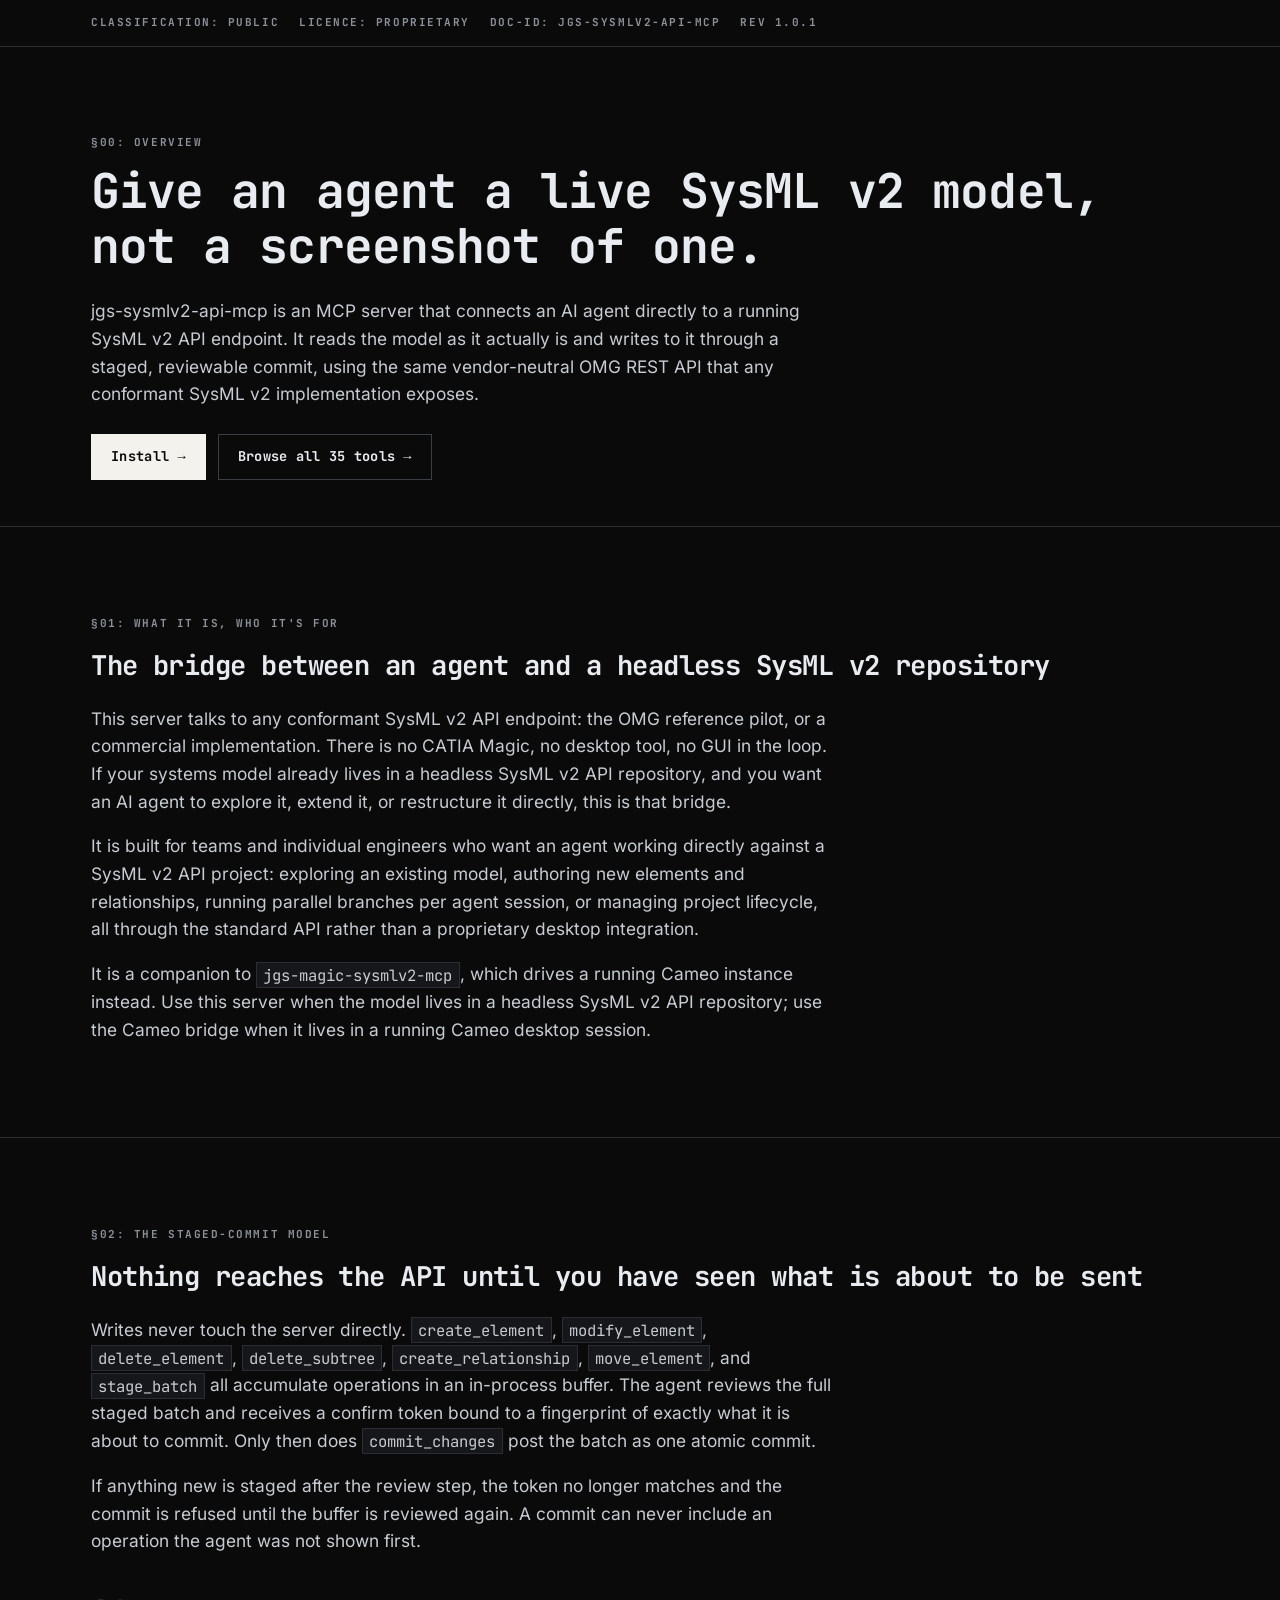
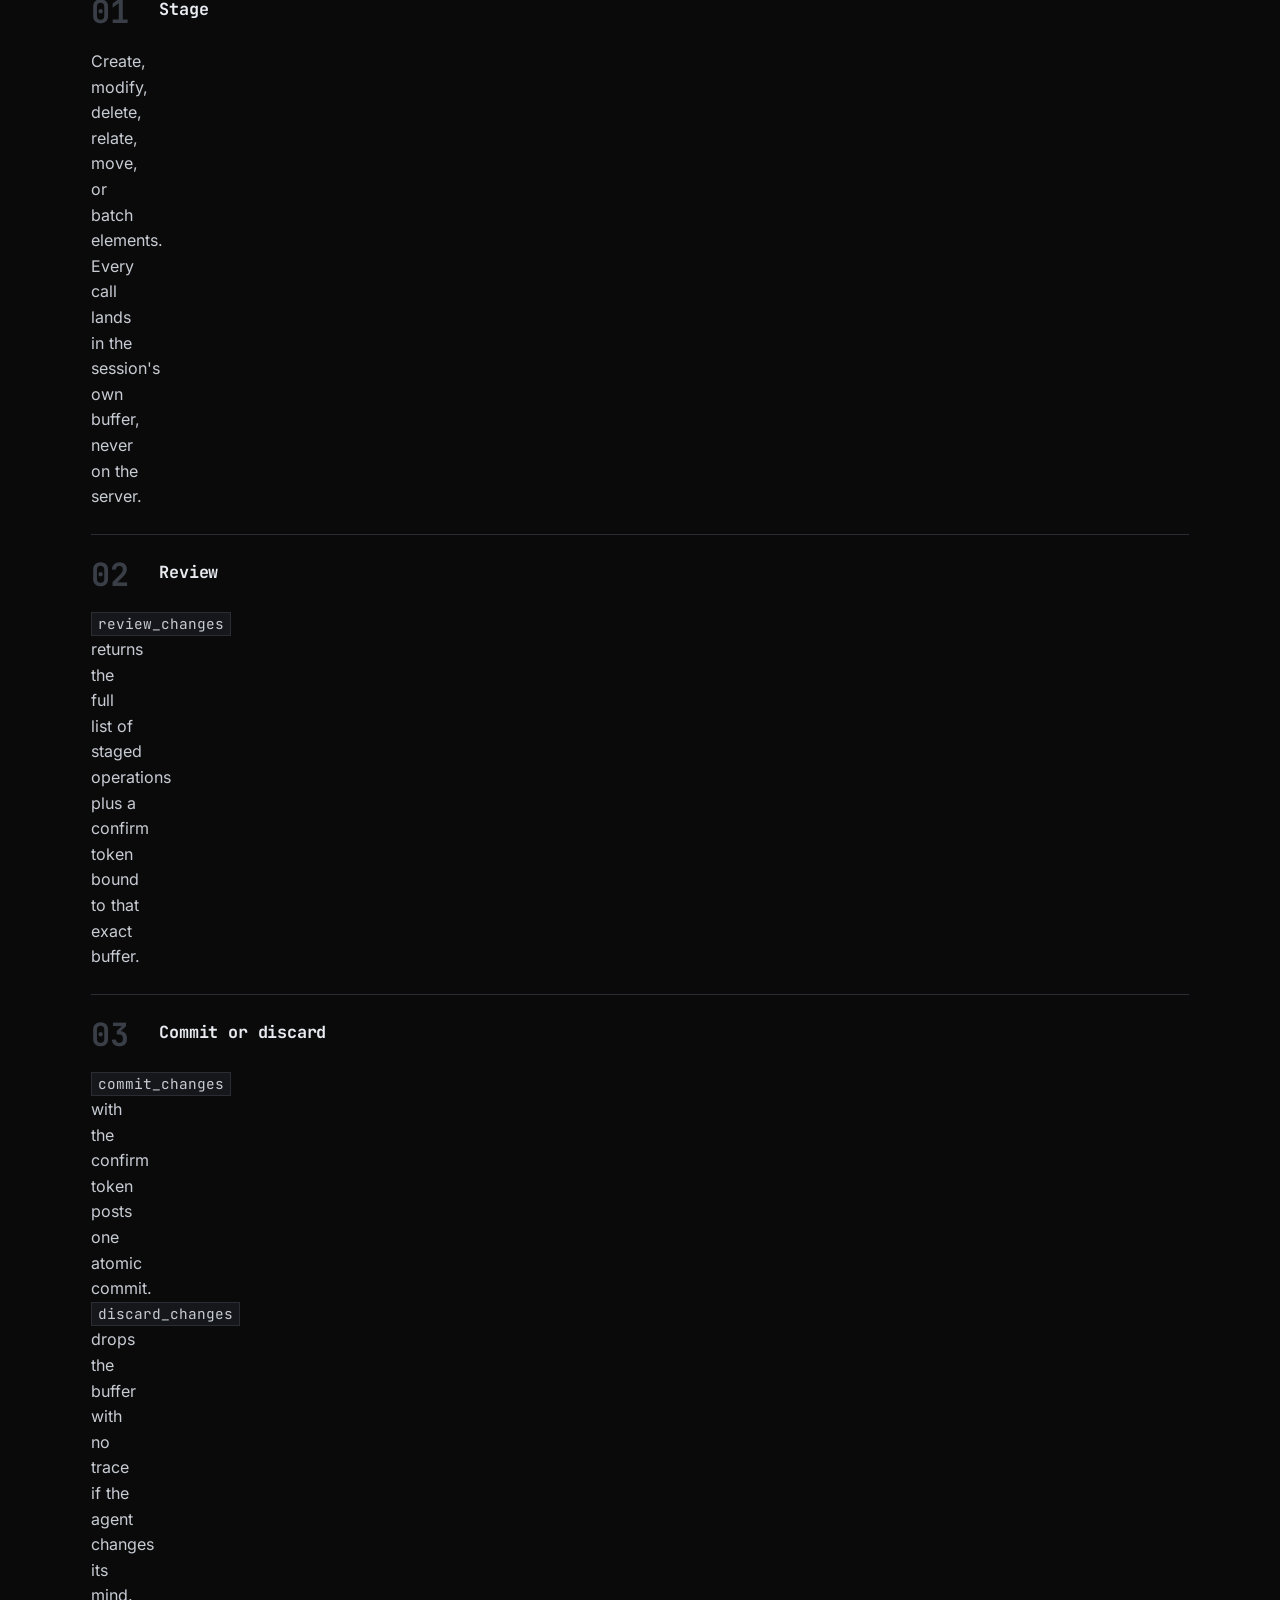
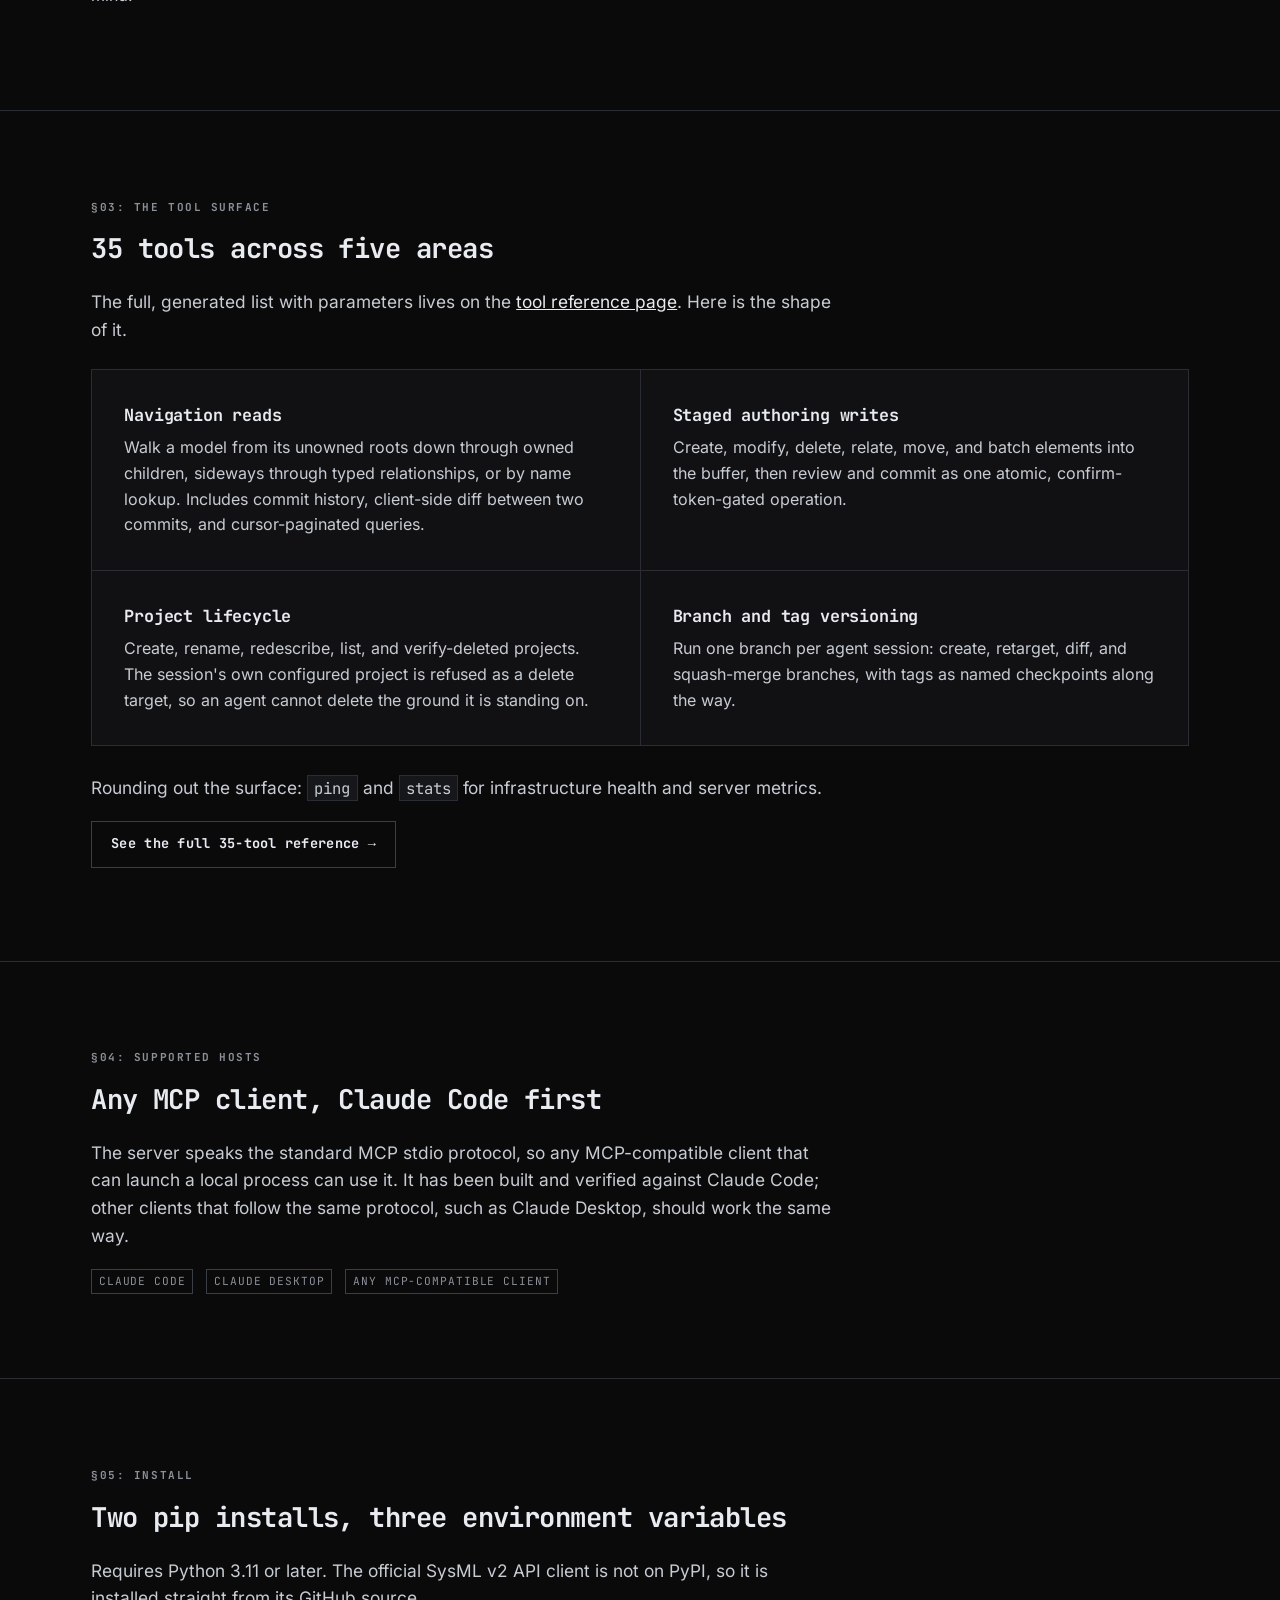
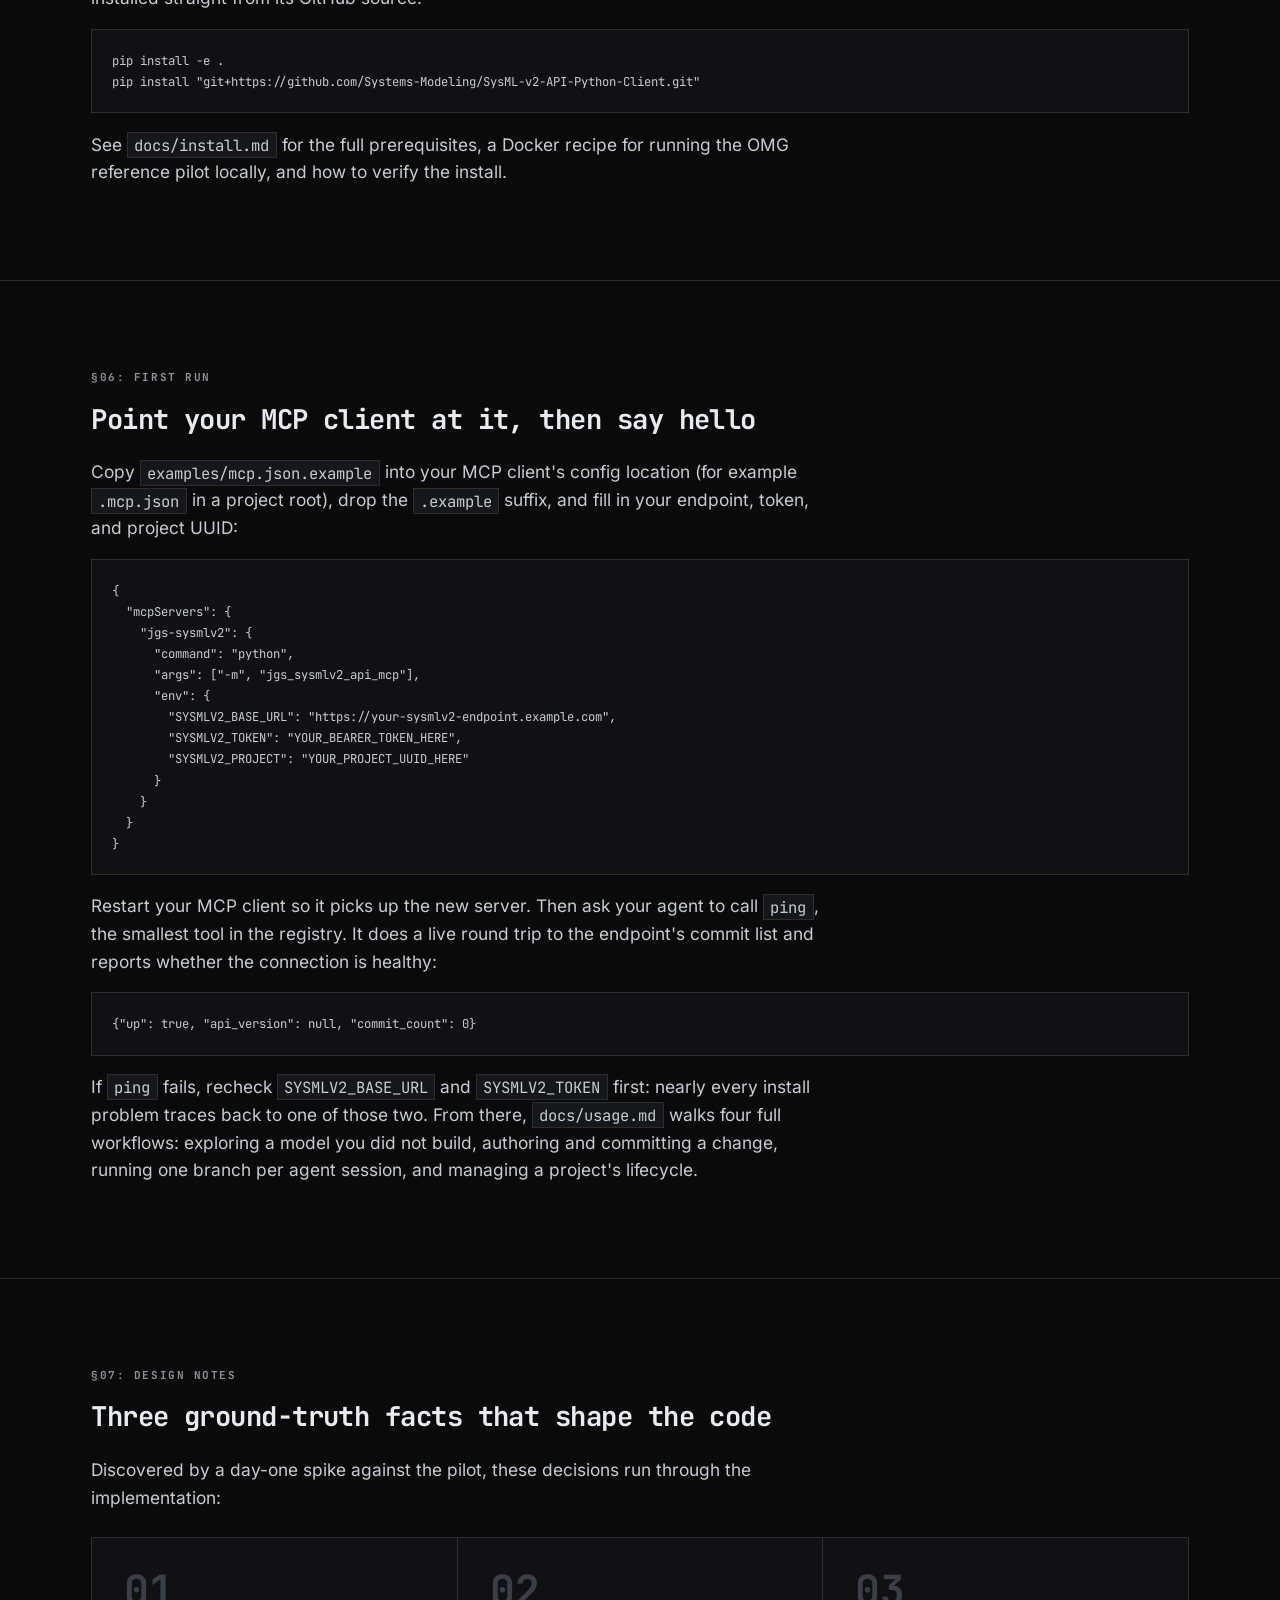
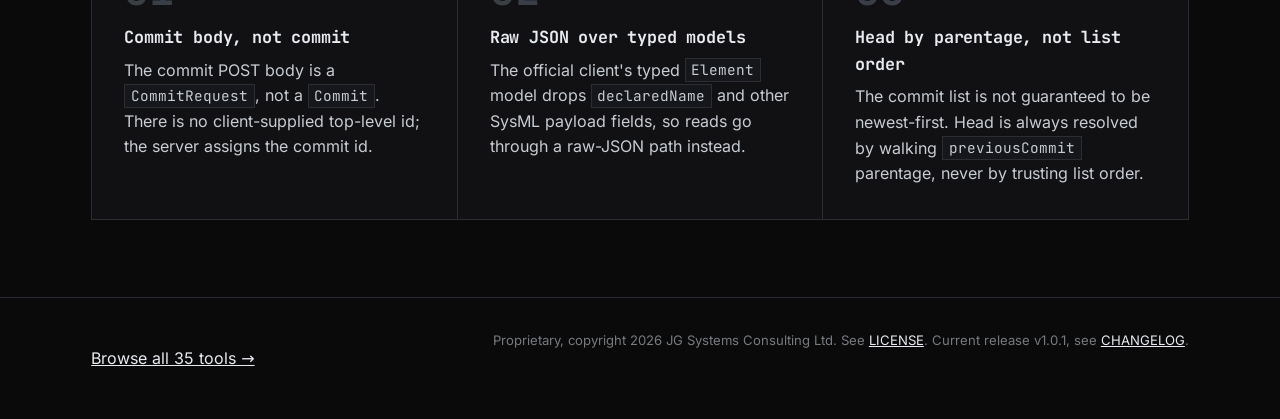
==== docs/index.html @ f5074667 "docs: fix stale binary wording and version drift licensing.md no longer describes a compiled Windows" ====
<!DOCTYPE html>
<html lang="en">
<head>
<meta charset="utf-8">
<meta name="viewport" content="width=device-width, initial-scale=1">
<title>jgs-sysmlv2-api-mcp: SysML v2 API access for AI agents</title>
<meta name="description" content="An MCP server giving AI agents read and write access to a live SysML v2 model through the OMG SysML v2 REST API, with a staged, confirm-token commit model.">
<link rel="canonical" href="https://jgsystemsconsulting.github.io/jgs-sysmlv2-api-mcp/">
<meta property="og:type" content="website">
<meta property="og:title" content="jgs-sysmlv2-api-mcp: SysML v2 API access for AI agents">
<meta property="og:description" content="An MCP server giving AI agents read and write access to a live SysML v2 model through the OMG SysML v2 REST API, with a staged, confirm-token commit model.">
<meta property="og:url" content="https://jgsystemsconsulting.github.io/jgs-sysmlv2-api-mcp/">
<meta name="twitter:card" content="summary">
<meta name="twitter:title" content="jgs-sysmlv2-api-mcp: SysML v2 API access for AI agents">
<meta name="twitter:description" content="An MCP server giving AI agents read and write access to a live SysML v2 model through the OMG SysML v2 REST API, with a staged, confirm-token commit model.">
<script type="application/ld+json">
{
  "@context": "https://schema.org",
  "@type": "SoftwareApplication",
  "name": "jgs-sysmlv2-api-mcp",
  "applicationCategory": "DeveloperApplication",
  "operatingSystem": "Cross-platform (Python 3.11+)",
  "softwareVersion": "1.0.1",
  "description": "An MCP server that gives an AI agent read and write access to a live SysML v2 model through the vendor-neutral OMG SysML v2 REST API, using a staged-commit write model with confirm tokens.",
  "url": "https://jgsystemsconsulting.github.io/jgs-sysmlv2-api-mcp/",
  "codeRepository": "https://github.com/jgsystemsconsulting/jgs-sysmlv2-api-mcp",
  "author": {
    "@type": "Organization",
    "name": "JG Systems Consulting Ltd"
  },
  "license": "https://github.com/jgsystemsconsulting/jgs-sysmlv2-api-mcp/blob/master/LICENSE"
}
</script>
<style>
/* Shared design tokens/components for docs/index.html and docs/tool-reference.html.
   Source of truth for both pages' visual system (RR-B-20/24). Theme: "engineering
   drafting document" per ~/.claude/skills/release-repo-standard/references/design-system.md. */
@font-face {
  font-family: 'JetBrains Mono';
  font-style: normal;
  font-weight: 400;
  font-display: swap;
  src: url('fonts/jetbrains-mono-400.woff2') format('woff2');
}
@font-face {
  font-family: 'JetBrains Mono';
  font-style: normal;
  font-weight: 700;
  font-display: swap;
  src: url('fonts/jetbrains-mono-700.woff2') format('woff2');
}
@font-face {
  font-family: 'Inter';
  font-style: normal;
  font-weight: 400;
  font-display: swap;
  src: url('fonts/inter-400.woff2') format('woff2');
}
@font-face {
  font-family: 'Inter';
  font-style: normal;
  font-weight: 600;
  font-display: swap;
  src: url('fonts/inter-600.woff2') format('woff2');
}

:root {
  --ink:   #0a0a0b; --ink-2: #111113; --ink-3: #16171a; --ink-4: #1e2024;
  --line:  #2a2d33; --line-2: #3a3e46;
  --mute:  #767b80; --mute-2: #8b9099;
  --text:  #c7ccd3; --text-hi: #e8ebf0;
  --paper: #f4f2ec; --paper-ink: #0a0a0b;
  --accent: #7db8ff;
  --mono: 'JetBrains Mono', ui-monospace, 'SFMono-Regular', Menlo, Consolas, monospace;
  --sans: 'Inter', ui-sans-serif, system-ui, sans-serif;
  --pad-x: clamp(24px, 4vw, 80px);
  --pad-section: clamp(48px, 6vw, 96px);
}

* { box-sizing: border-box; }
html { color-scheme: dark; }
body {
  margin: 0;
  background: var(--ink);
  color: var(--text);
  font-family: var(--sans);
  font-size: 1rem;
  line-height: 1.6;
  -webkit-font-smoothing: antialiased;
}
.wrap { max-width: 1200px; margin: 0 auto; padding-left: var(--pad-x); padding-right: var(--pad-x); }

.skip-link {
  position: absolute; left: -9999px; top: 0; z-index: 100;
  background: var(--paper); color: var(--paper-ink);
  padding: 12px 20px; font-family: var(--mono); font-weight: 700;
}
.skip-link:focus { left: var(--pad-x); top: 12px; }

a { color: var(--text-hi); }
a:hover { color: var(--accent); }
:focus-visible { outline: 2px solid var(--accent); outline-offset: 2px; }

code {
  font-family: var(--mono);
  font-size: 0.9em;
  background: var(--ink-3);
  border: 1px solid var(--line);
  padding: 0.1em 0.4em;
}
pre {
  font-family: var(--mono);
  background: var(--ink-2);
  border: 1px solid var(--line);
  padding: 20px;
  overflow-x: auto;
  font-size: 0.85rem;
  line-height: 1.55;
}
pre code { background: none; border: none; padding: 0; }

h1, h2, h3 {
  font-family: var(--mono);
  font-weight: 700;
  letter-spacing: -0.02em;
  color: var(--text-hi);
  margin: 0 0 0.5em;
}
h1 { font-size: clamp(1.9rem, 4vw, 3rem); line-height: 1.15; }
h2 { font-size: clamp(1.3rem, 2.4vw, 1.7rem); }
h3 { font-size: 1.05rem; letter-spacing: -0.01em; }

.eyebrow, .toc-label, .nav-count, .masthead-row span, .sec-num {
  font-family: var(--mono);
  text-transform: uppercase;
  letter-spacing: 0.14em;
  font-size: 0.6875rem;
  font-weight: 700;
  color: var(--mute-2);
}

.masthead { border-bottom: 1px solid var(--line); }
.masthead-row {
  display: flex; flex-wrap: wrap; gap: 20px;
  padding: 14px 0;
}

.intro { padding: var(--pad-section) 0 calc(var(--pad-section) * 0.6); border-bottom: 1px solid var(--line); }
.lede { max-width: 68ch; color: var(--text); font-size: 1.08rem; }

.btn {
  display: inline-flex; align-items: center; gap: 0.5em;
  font-family: var(--mono); font-weight: 700; text-decoration: none;
  padding: 0.85em 1.4em; border: 1px solid var(--line-2);
  font-size: 0.85rem; letter-spacing: 0.02em;
}
.btn-primary { background: var(--paper); color: var(--paper-ink); border-color: var(--paper); }
.btn-primary:hover { background: var(--text-hi); color: var(--paper-ink); }
.btn-ghost { background: transparent; color: var(--text-hi); }
.btn-ghost:hover { border-color: var(--accent); color: var(--accent); }
.btn-row { display: flex; flex-wrap: wrap; gap: 12px; margin-top: 1.6em; }

section { border-bottom: 1px solid var(--line); }
section:last-of-type { border-bottom: none; }
.section-inner { padding-top: var(--pad-section); padding-bottom: var(--pad-section); }

.cell-grid {
  display: grid; gap: 1px; background: var(--line);
  border: 1px solid var(--line);
}
.cell {
  background: var(--ink-2);
  padding: clamp(20px, 3vw, 32px);
}
.cell h3 { margin-bottom: 0.4em; }
.cell p { color: var(--text); margin: 0; }
.cell .num {
  font-family: var(--mono); font-size: 2.6rem; font-weight: 700;
  color: var(--line-2); line-height: 1; margin-bottom: 0.3em;
}

.cols-2 { grid-template-columns: repeat(2, minmax(0, 1fr)); }
.cols-3 { grid-template-columns: repeat(3, minmax(0, 1fr)); }
.cols-5 { grid-template-columns: repeat(5, minmax(0, 1fr)); }

table { border-collapse: collapse; width: 100%; }
th, td {
  text-align: left; padding: 8px 12px;
  border-bottom: 1px solid var(--line);
  font-size: 0.9rem;
}
th { font-family: var(--mono); text-transform: uppercase; font-size: 0.7rem; letter-spacing: 0.1em; color: var(--mute-2); }

.site-footer { border-top: 1px solid var(--line); border-bottom: none; }
.site-footer .wrap { padding-top: 32px; padding-bottom: 32px; display: flex; flex-wrap: wrap; justify-content: space-between; gap: 12px; }
.fine { color: var(--mute); font-size: 0.82rem; margin: 0; }

.step-list { list-style: none; margin: 0; padding: 0; counter-reset: step; }
.step-list li {
  counter-increment: step;
  display: grid; grid-template-columns: 3rem 1fr; gap: 20px;
  padding: 24px 0; border-bottom: 1px solid var(--line);
}
.step-list li:last-child { border-bottom: none; }
.step-list li::before {
  content: counter(step, decimal-leading-zero);
  font-family: var(--mono); font-weight: 700; font-size: 2rem;
  color: var(--line-2); line-height: 1;
}
.step-list h3 { margin-bottom: 0.35em; }
.step-list p { margin: 0; }

.badge {
  display: inline-block; font-family: var(--mono); font-size: 0.7rem;
  text-transform: uppercase; letter-spacing: 0.08em;
  border: 1px solid var(--line-2); color: var(--mute-2);
  padding: 0.2em 0.6em; margin: 0 8px 8px 0;
}

@media (max-width: 860px) {
  .cols-2, .cols-3, .cols-5 { grid-template-columns: minmax(0, 1fr); }
  .btn-row { flex-direction: column; align-items: stretch; }
  .step-list li { grid-template-columns: 1fr; gap: 8px; }
}

@media (prefers-reduced-motion: reduce) {
  * { animation: none !important; transition: none !important; scroll-behavior: auto !important; }
}
</style>
</head>
<body>
<a class="skip-link" href="#main">Skip to content</a>
<header class="masthead">
  <div class="wrap">
    <div class="masthead-row">
      <span>CLASSIFICATION: PUBLIC</span>
      <span>LICENCE: PROPRIETARY</span>
      <span>DOC-ID: JGS-SYSMLV2-API-MCP</span>
      <span>REV 1.0.1</span>
    </div>
  </div>
</header>
<main id="main">

<section class="intro">
  <div class="wrap">
    <p class="eyebrow">&sect;00: OVERVIEW</p>
    <h1>Give an agent a live SysML v2 model, not a screenshot of one.</h1>
    <p class="lede">jgs-sysmlv2-api-mcp is an MCP server that connects an AI agent directly to a
    running SysML v2 API endpoint. It reads the model as it actually is and writes to it through a
    staged, reviewable commit, using the same vendor-neutral OMG REST API that any conformant
    SysML v2 implementation exposes.</p>
    <div class="btn-row">
      <a class="btn btn-primary" href="#install">Install &rarr;</a>
      <a class="btn btn-ghost" href="tool-reference.html">Browse all 35 tools &rarr;</a>
    </div>
  </div>
</section>

<section id="what-it-is">
  <div class="section-inner wrap">
    <p class="eyebrow">&sect;01: WHAT IT IS, WHO IT'S FOR</p>
    <h2>The bridge between an agent and a headless SysML v2 repository</h2>
    <p class="lede">This server talks to any conformant SysML v2 API endpoint: the OMG reference
    pilot, or a commercial implementation. There is no CATIA Magic, no desktop tool, no GUI in the
    loop. If your systems model already lives in a headless SysML v2 API repository, and you want
    an AI agent to explore it, extend it, or restructure it directly, this is that bridge.</p>
    <p class="lede">It is built for teams and individual engineers who want an agent working
    directly against a SysML v2 API project: exploring an existing model, authoring new elements
    and relationships, running parallel branches per agent session, or managing project lifecycle,
    all through the standard API rather than a proprietary desktop integration.</p>
    <p class="lede">It is a companion to <code>jgs-magic-sysmlv2-mcp</code>, which drives a running
    Cameo instance instead. Use this server when the model lives in a headless SysML v2 API
    repository; use the Cameo bridge when it lives in a running Cameo desktop session.</p>
  </div>
</section>

<section id="staged-commit">
  <div class="section-inner wrap">
    <p class="eyebrow">&sect;02: THE STAGED-COMMIT MODEL</p>
    <h2>Nothing reaches the API until you have seen what is about to be sent</h2>
    <p class="lede">Writes never touch the server directly. <code>create_element</code>,
    <code>modify_element</code>, <code>delete_element</code>, <code>delete_subtree</code>,
    <code>create_relationship</code>, <code>move_element</code>, and <code>stage_batch</code> all
    accumulate operations in an in-process buffer. The agent reviews the full staged batch and
    receives a confirm token bound to a fingerprint of exactly what it is about to commit. Only
    then does <code>commit_changes</code> post the batch as one atomic commit.</p>
    <p class="lede">If anything new is staged after the review step, the token no longer matches
    and the commit is refused until the buffer is reviewed again. A commit can never include an
    operation the agent was not shown first.</p>
    <ol class="step-list">
      <li>
        <h3>Stage</h3>
        <p>Create, modify, delete, relate, move, or batch elements. Every call lands in the
        session's own buffer, never on the server.</p>
      </li>
      <li>
        <h3>Review</h3>
        <p><code>review_changes</code> returns the full list of staged operations plus a confirm
        token bound to that exact buffer.</p>
      </li>
      <li>
        <h3>Commit or discard</h3>
        <p><code>commit_changes</code> with the confirm token posts one atomic commit.
        <code>discard_changes</code> drops the buffer with no trace if the agent changes its
        mind.</p>
      </li>
    </ol>
  </div>
</section>

<section id="tool-surface">
  <div class="section-inner wrap">
    <p class="eyebrow">&sect;03: THE TOOL SURFACE</p>
    <h2>35 tools across five areas</h2>
    <p class="lede">The full, generated list with parameters lives on the
    <a href="tool-reference.html">tool reference page</a>. Here is the shape of it.</p>
    <div class="cell-grid cols-2" style="margin-top: 1.6em;">
      <div class="cell">
        <h3>Navigation reads</h3>
        <p>Walk a model from its unowned roots down through owned children, sideways through
        typed relationships, or by name lookup. Includes commit history, client-side diff between
        two commits, and cursor-paginated queries.</p>
      </div>
      <div class="cell">
        <h3>Staged authoring writes</h3>
        <p>Create, modify, delete, relate, move, and batch elements into the buffer, then review
        and commit as one atomic, confirm-token-gated operation.</p>
      </div>
      <div class="cell">
        <h3>Project lifecycle</h3>
        <p>Create, rename, redescribe, list, and verify-deleted projects. The session's own
        configured project is refused as a delete target, so an agent cannot delete the ground it
        is standing on.</p>
      </div>
      <div class="cell">
        <h3>Branch and tag versioning</h3>
        <p>Run one branch per agent session: create, retarget, diff, and squash-merge branches,
        with tags as named checkpoints along the way.</p>
      </div>
    </div>
    <p class="lede" style="margin-top: 1.6em;">Rounding out the surface: <code>ping</code> and
    <code>stats</code> for infrastructure health and server metrics.</p>
    <p style="margin-top: 1.2em;"><a class="btn btn-ghost" href="tool-reference.html">See the full 35-tool reference &rarr;</a></p>
  </div>
</section>

<section id="hosts">
  <div class="section-inner wrap">
    <p class="eyebrow">&sect;04: SUPPORTED HOSTS</p>
    <h2>Any MCP client, Claude Code first</h2>
    <p class="lede">The server speaks the standard MCP stdio protocol, so any MCP-compatible
    client that can launch a local process can use it. It has been built and verified against
    Claude Code; other clients that follow the same protocol, such as Claude Desktop, should work
    the same way.</p>
    <div>
      <span class="badge">Claude Code</span>
      <span class="badge">Claude Desktop</span>
      <span class="badge">Any MCP-compatible client</span>
    </div>
  </div>
</section>

<section id="install">
  <div class="section-inner wrap">
    <p class="eyebrow">&sect;05: INSTALL</p>
    <h2>Two pip installs, three environment variables</h2>
    <p class="lede">Requires Python 3.11 or later. The official SysML v2 API client is not on
    PyPI, so it is installed straight from its GitHub source.</p>
    <pre><code>pip install -e .
pip install "git+https://github.com/Systems-Modeling/SysML-v2-API-Python-Client.git"</code></pre>
    <p class="lede">See <code>docs/install.md</code> for the full prerequisites, a Docker recipe for
    running the OMG reference pilot locally, and how to verify the install.</p>
  </div>
</section>

<section id="first-run">
  <div class="section-inner wrap">
    <p class="eyebrow">&sect;06: FIRST RUN</p>
    <h2>Point your MCP client at it, then say hello</h2>
    <p class="lede">Copy <code>examples/mcp.json.example</code> into your MCP client's config
    location (for example <code>.mcp.json</code> in a project root), drop the <code>.example</code>
    suffix, and fill in your endpoint, token, and project UUID:</p>
    <pre><code>{
  "mcpServers": {
    "jgs-sysmlv2": {
      "command": "python",
      "args": ["-m", "jgs_sysmlv2_api_mcp"],
      "env": {
        "SYSMLV2_BASE_URL": "https://your-sysmlv2-endpoint.example.com",
        "SYSMLV2_TOKEN": "YOUR_BEARER_TOKEN_HERE",
        "SYSMLV2_PROJECT": "YOUR_PROJECT_UUID_HERE"
      }
    }
  }
}</code></pre>
    <p class="lede">Restart your MCP client so it picks up the new server. Then ask your agent to
    call <code>ping</code>, the smallest tool in the registry. It does a live round trip to the
    endpoint's commit list and reports whether the connection is healthy:</p>
    <pre><code>{"up": true, "api_version": null, "commit_count": 0}</code></pre>
    <p class="lede">If <code>ping</code> fails, recheck <code>SYSMLV2_BASE_URL</code> and
    <code>SYSMLV2_TOKEN</code> first: nearly every install problem traces back to one of those
    two. From there, <code>docs/usage.md</code> walks four full workflows: exploring a model you
    did not build, authoring and committing a change, running one branch per agent session, and
    managing a project's lifecycle.</p>
  </div>
</section>

<section id="design-notes">
  <div class="section-inner wrap">
    <p class="eyebrow">&sect;07: DESIGN NOTES</p>
    <h2>Three ground-truth facts that shape the code</h2>
    <p class="lede">Discovered by a day-one spike against the pilot, these decisions run through
    the implementation:</p>
    <div class="cell-grid cols-3" style="margin-top: 1.6em;">
      <div class="cell">
        <div class="num">01</div>
        <h3>Commit body, not commit</h3>
        <p>The commit POST body is a <code>CommitRequest</code>, not a <code>Commit</code>. There
        is no client-supplied top-level id; the server assigns the commit id.</p>
      </div>
      <div class="cell">
        <div class="num">02</div>
        <h3>Raw JSON over typed models</h3>
        <p>The official client's typed <code>Element</code> model drops <code>declaredName</code>
        and other SysML payload fields, so reads go through a raw-JSON path instead.</p>
      </div>
      <div class="cell">
        <div class="num">03</div>
        <h3>Head by parentage, not list order</h3>
        <p>The commit list is not guaranteed to be newest-first. Head is always resolved by
        walking <code>previousCommit</code> parentage, never by trusting list order.</p>
      </div>
    </div>
  </div>
</section>

</main>
<footer class="site-footer">
  <div class="wrap">
    <p><a href="tool-reference.html">Browse all 35 tools &rarr;</a></p>
    <p class="fine">Proprietary, copyright 2026 JG Systems Consulting Ltd. See
    <a href="https://github.com/jgsystemsconsulting/jgs-sysmlv2-api-mcp/blob/master/LICENSE">LICENSE</a>.
    Current release v1.0.1, see
    <a href="https://github.com/jgsystemsconsulting/jgs-sysmlv2-api-mcp/blob/master/CHANGELOG.md">CHANGELOG</a>.</p>
  </div>
</footer>
</body>
</html>
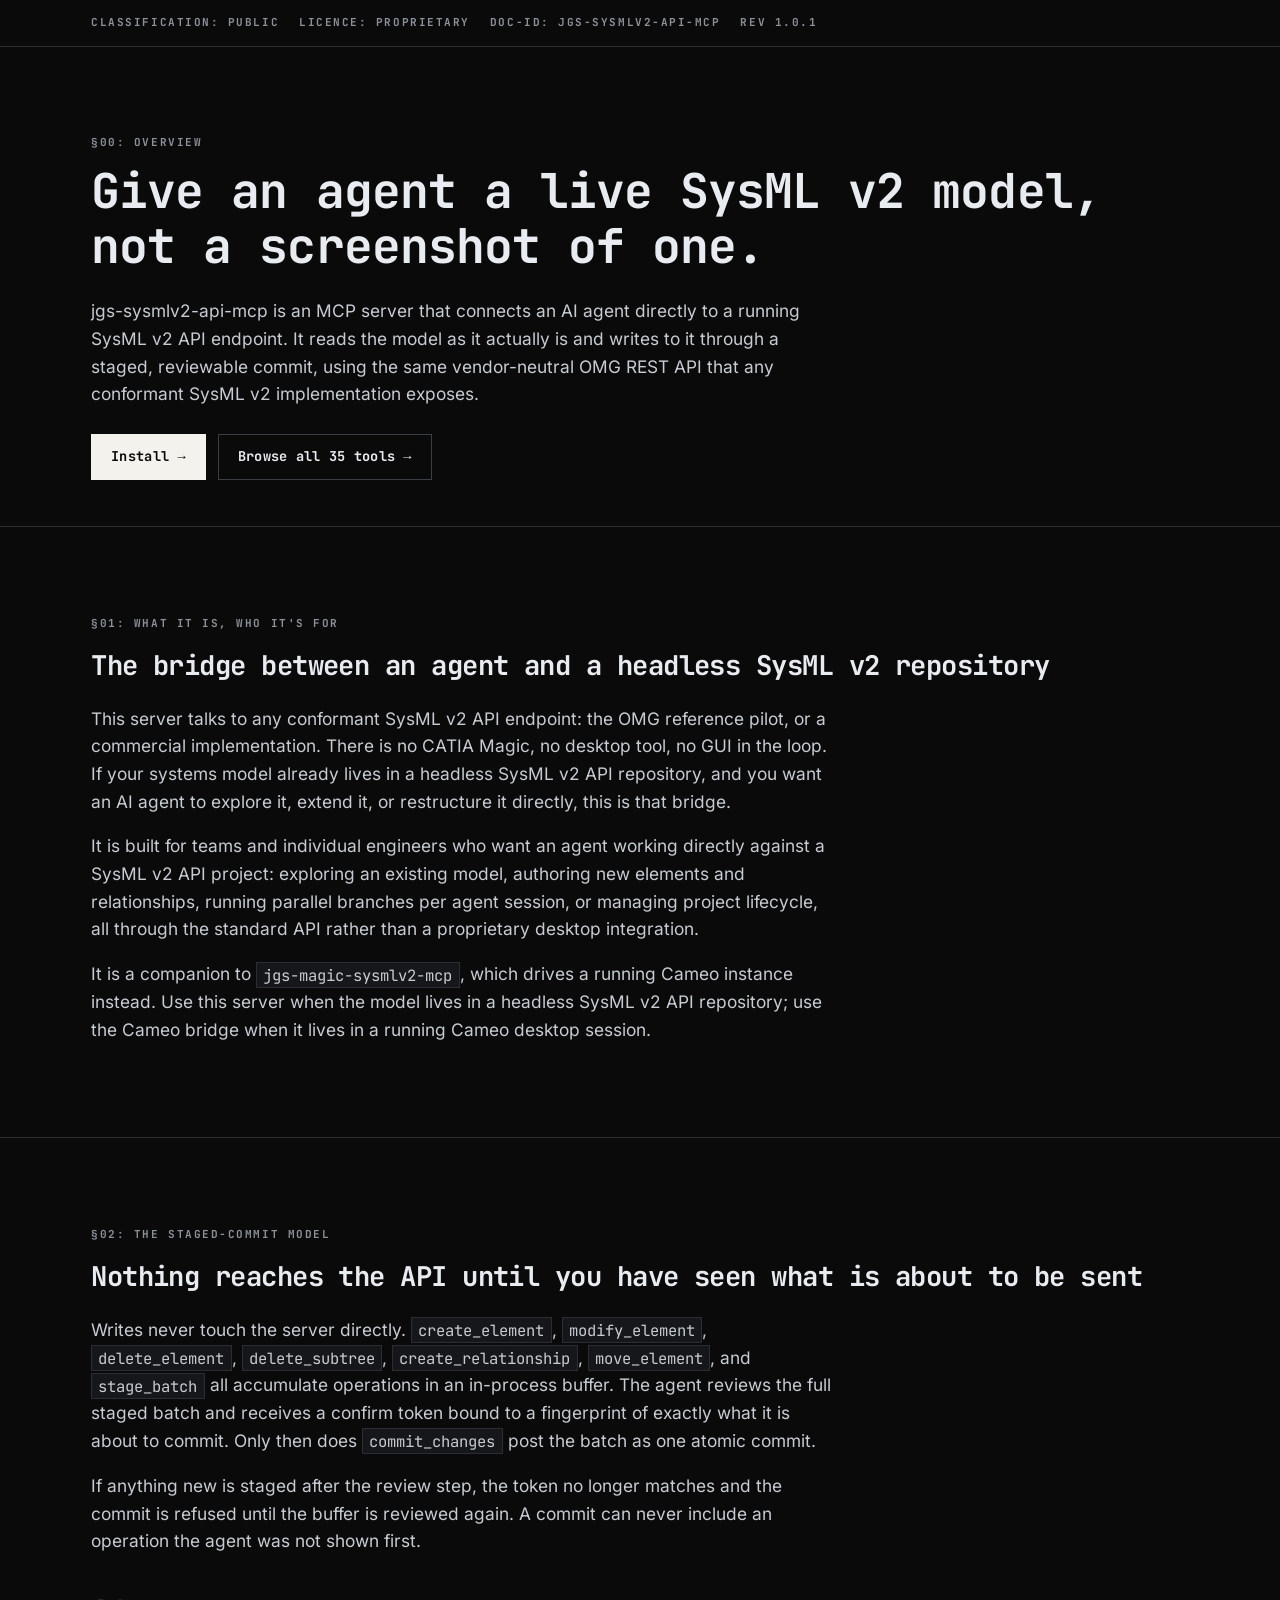
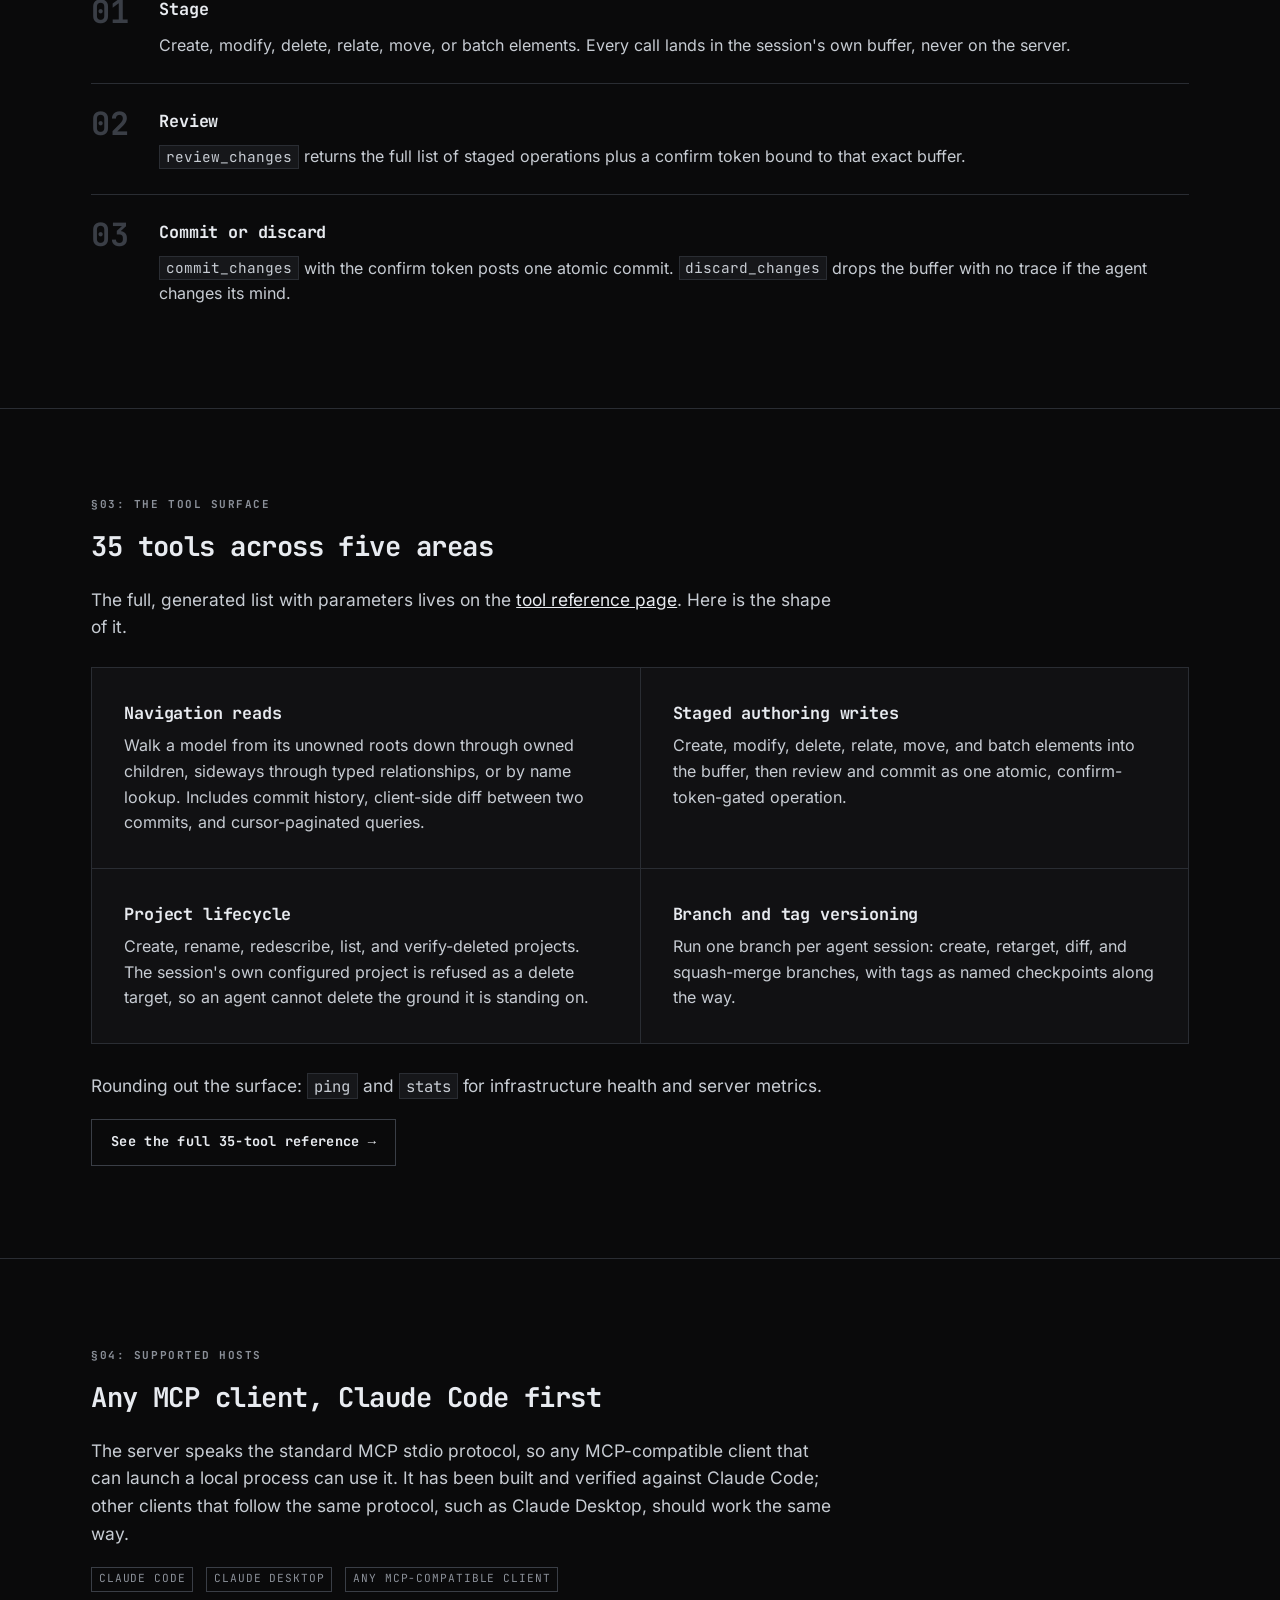
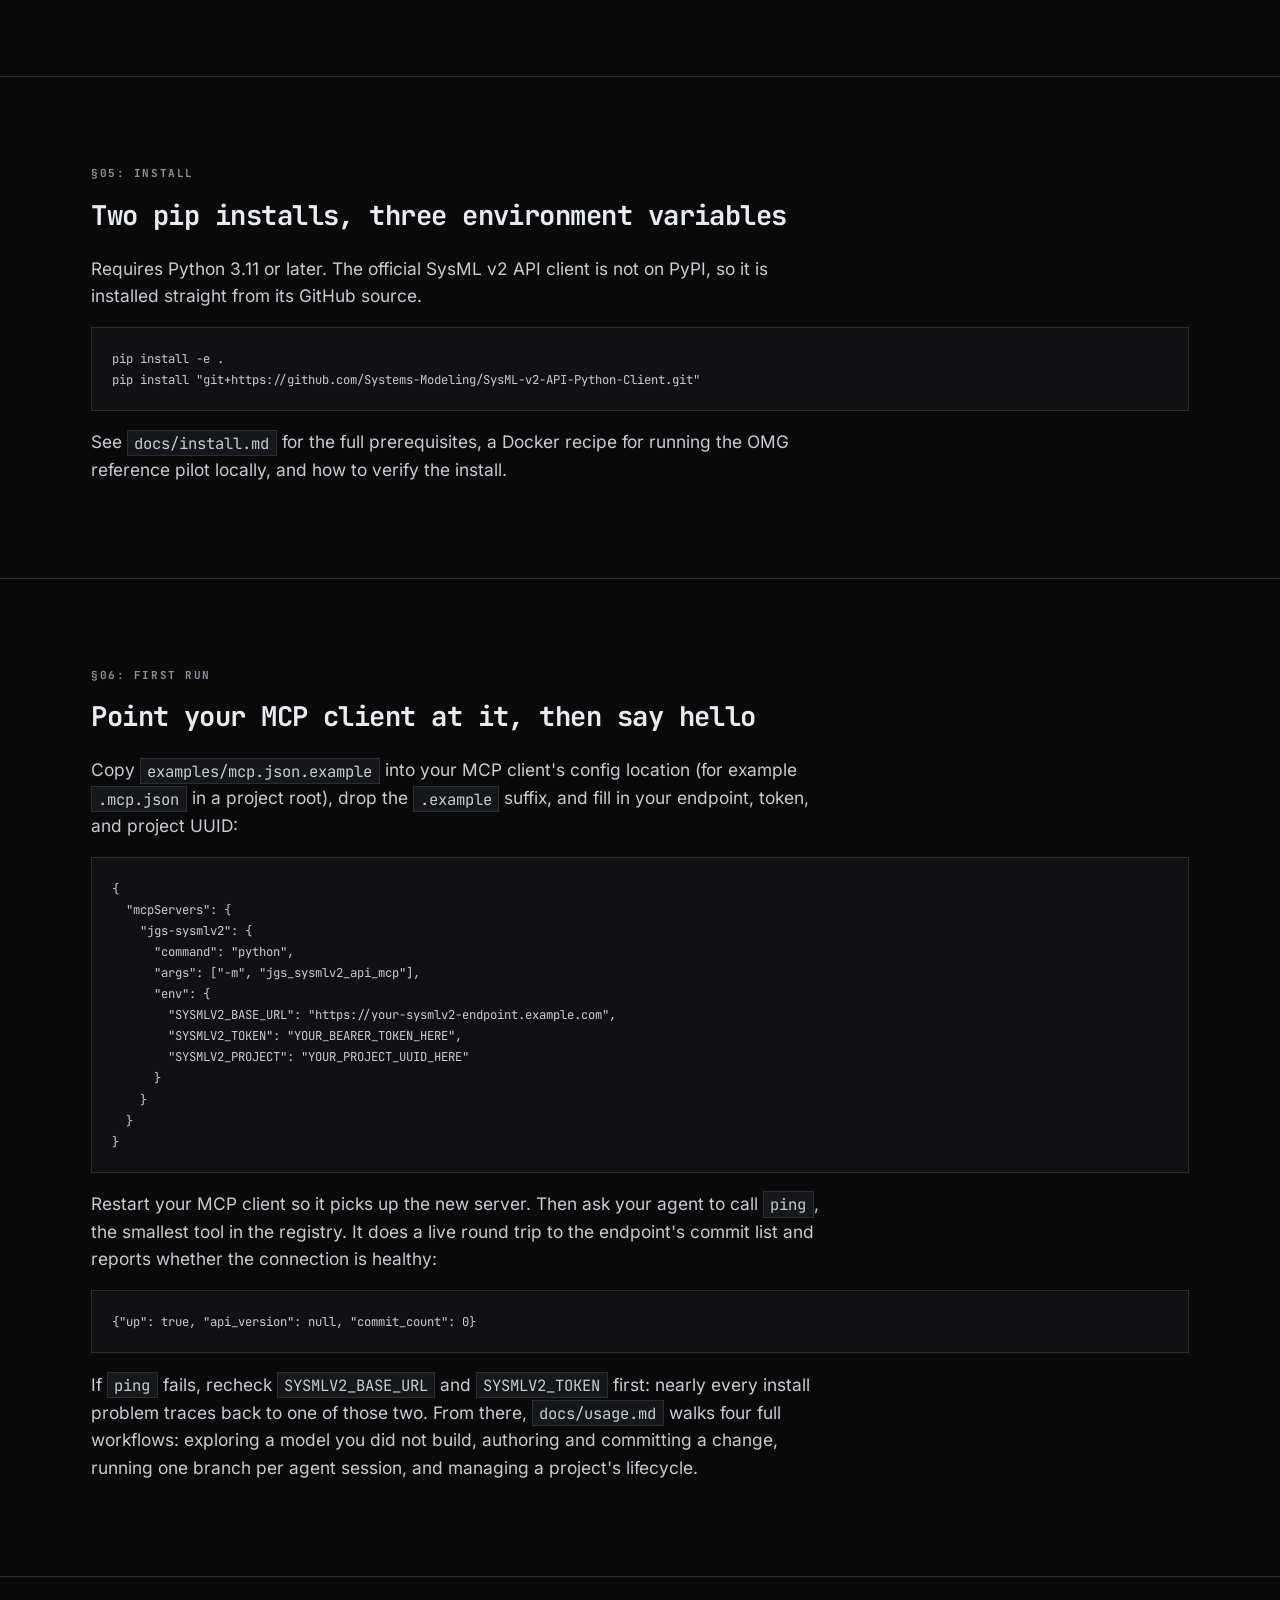
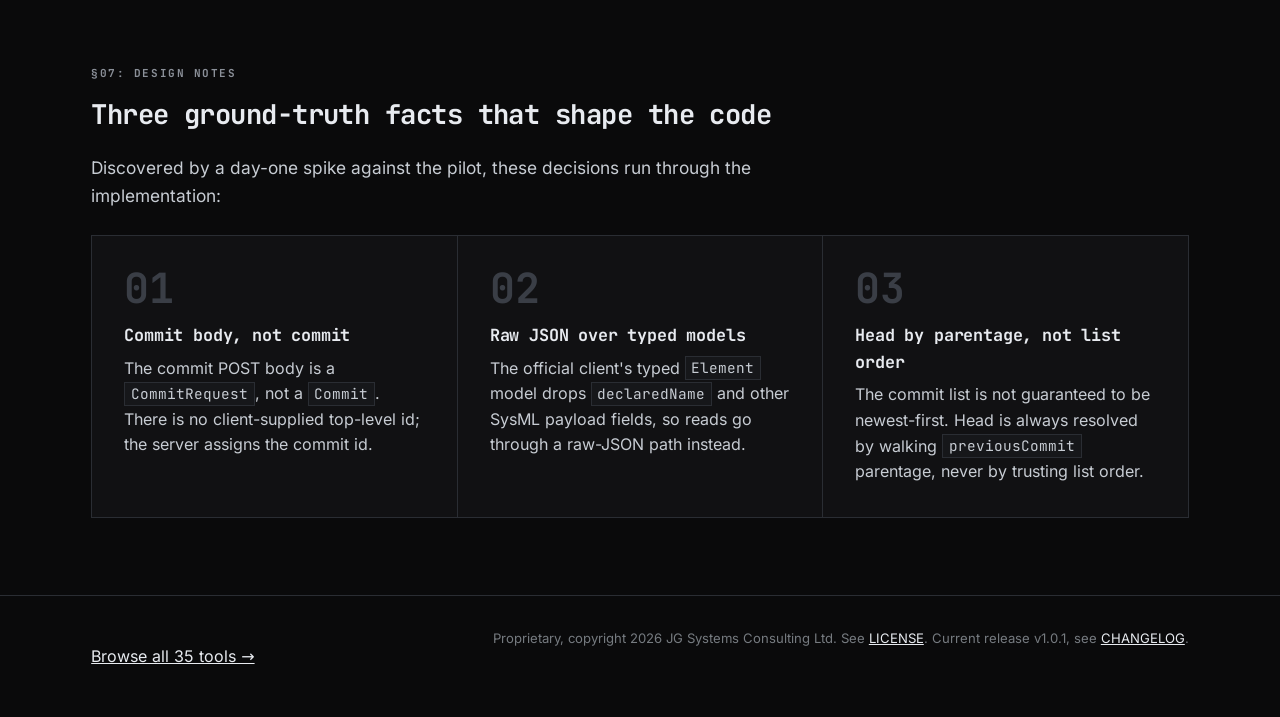
==== commit 7ed7f287: "fix: landing page step-list layout regression in §02 The staged-commit section's numbered step list " ====
--- a/docs/index.html
+++ b/docs/index.html
@@ -198,7 +198,7 @@
 .step-list { list-style: none; margin: 0; padding: 0; counter-reset: step; }
 .step-list li {
   counter-increment: step;
-  display: grid; grid-template-columns: 3rem 1fr; gap: 20px;
+  display: grid; grid-template-columns: 3rem 1fr; grid-template-rows: auto auto; gap: 4px 20px;
   padding: 24px 0; border-bottom: 1px solid var(--line);
 }
 .step-list li:last-child { border-bottom: none; }
@@ -206,9 +206,10 @@
   content: counter(step, decimal-leading-zero);
   font-family: var(--mono); font-weight: 700; font-size: 2rem;
   color: var(--line-2); line-height: 1;
-}
-.step-list h3 { margin-bottom: 0.35em; }
-.step-list p { margin: 0; }
+  grid-column: 1; grid-row: 1 / 3;
+}
+.step-list h3 { grid-column: 2; grid-row: 1; margin-bottom: 0.35em; }
+.step-list p { grid-column: 2; grid-row: 2; margin: 0; }
 
 .badge {
   display: inline-block; font-family: var(--mono); font-size: 0.7rem;
@@ -221,6 +222,9 @@
   .cols-2, .cols-3, .cols-5 { grid-template-columns: minmax(0, 1fr); }
   .btn-row { flex-direction: column; align-items: stretch; }
   .step-list li { grid-template-columns: 1fr; gap: 8px; }
+  .step-list li::before { grid-column: 1; grid-row: 1; }
+  .step-list h3 { grid-column: 1; grid-row: 2; }
+  .step-list p { grid-column: 1; grid-row: 3; }
 }
 
 @media (prefers-reduced-motion: reduce) {
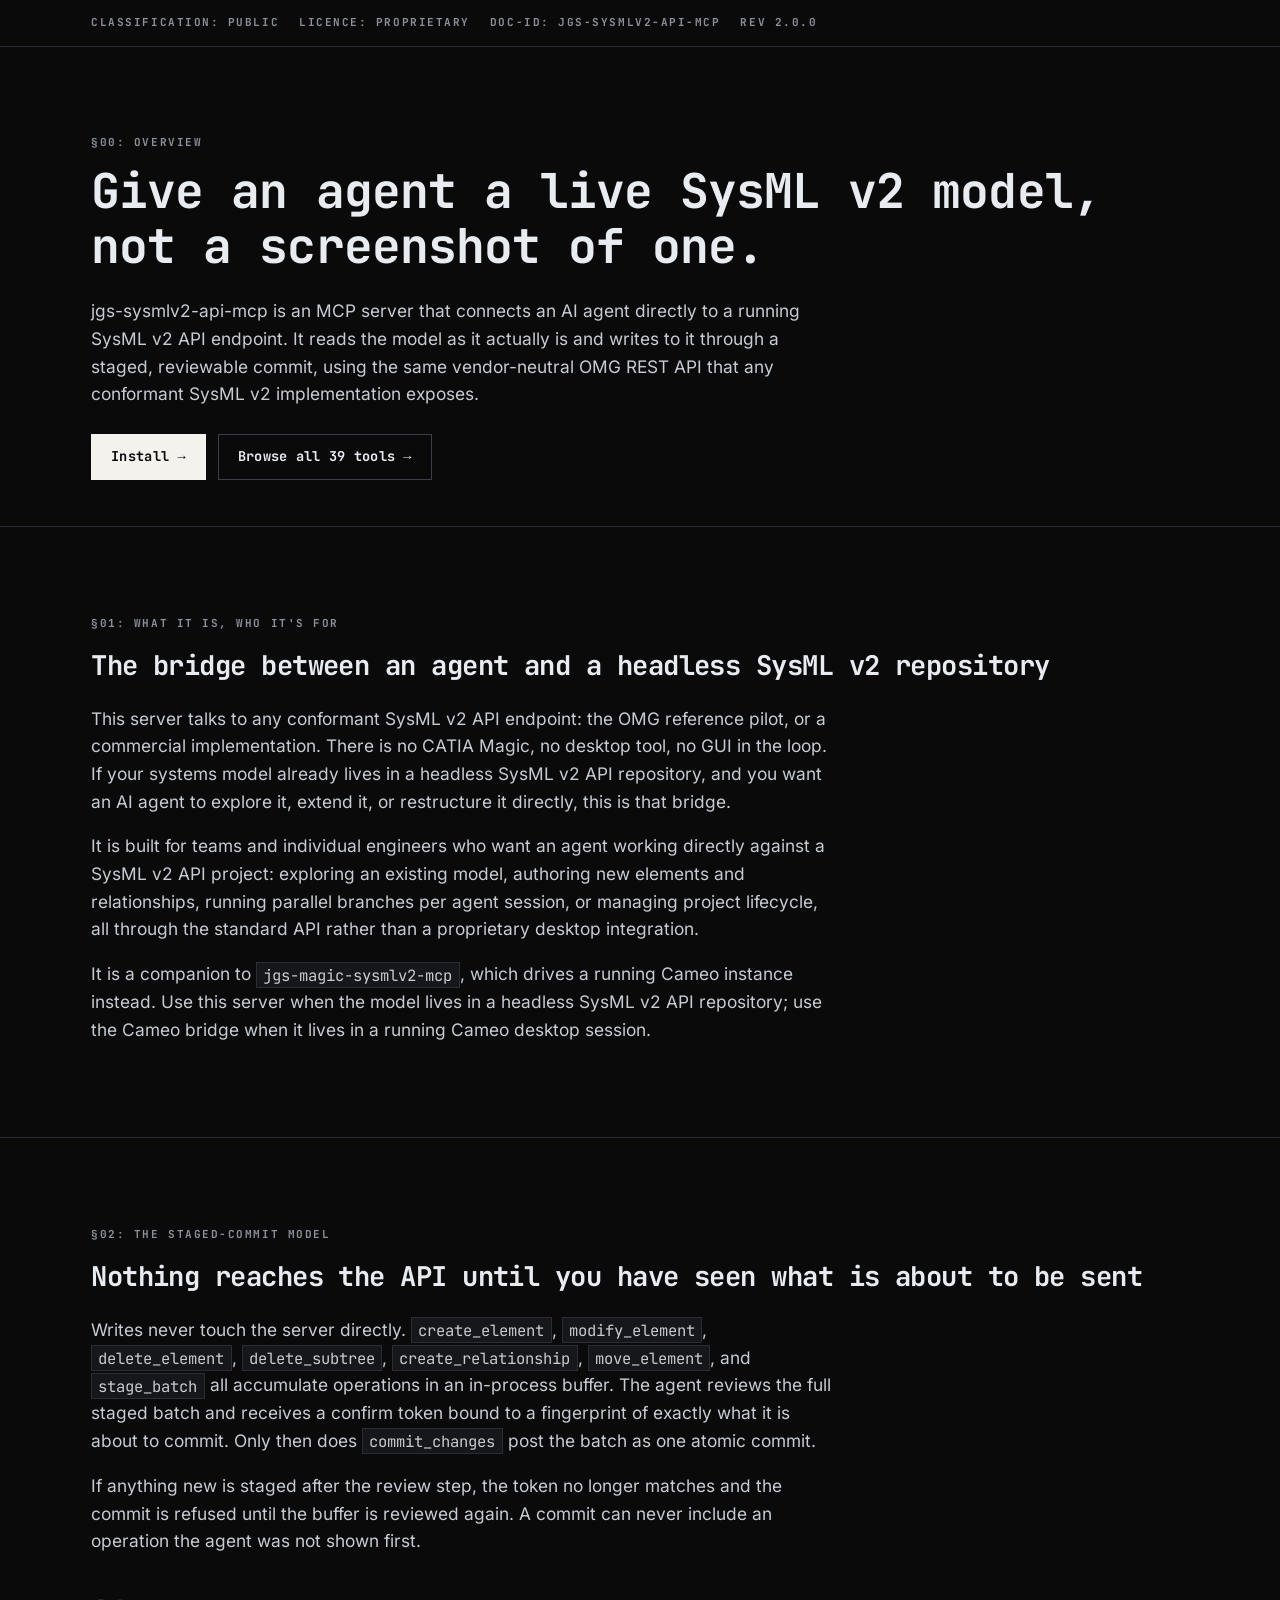
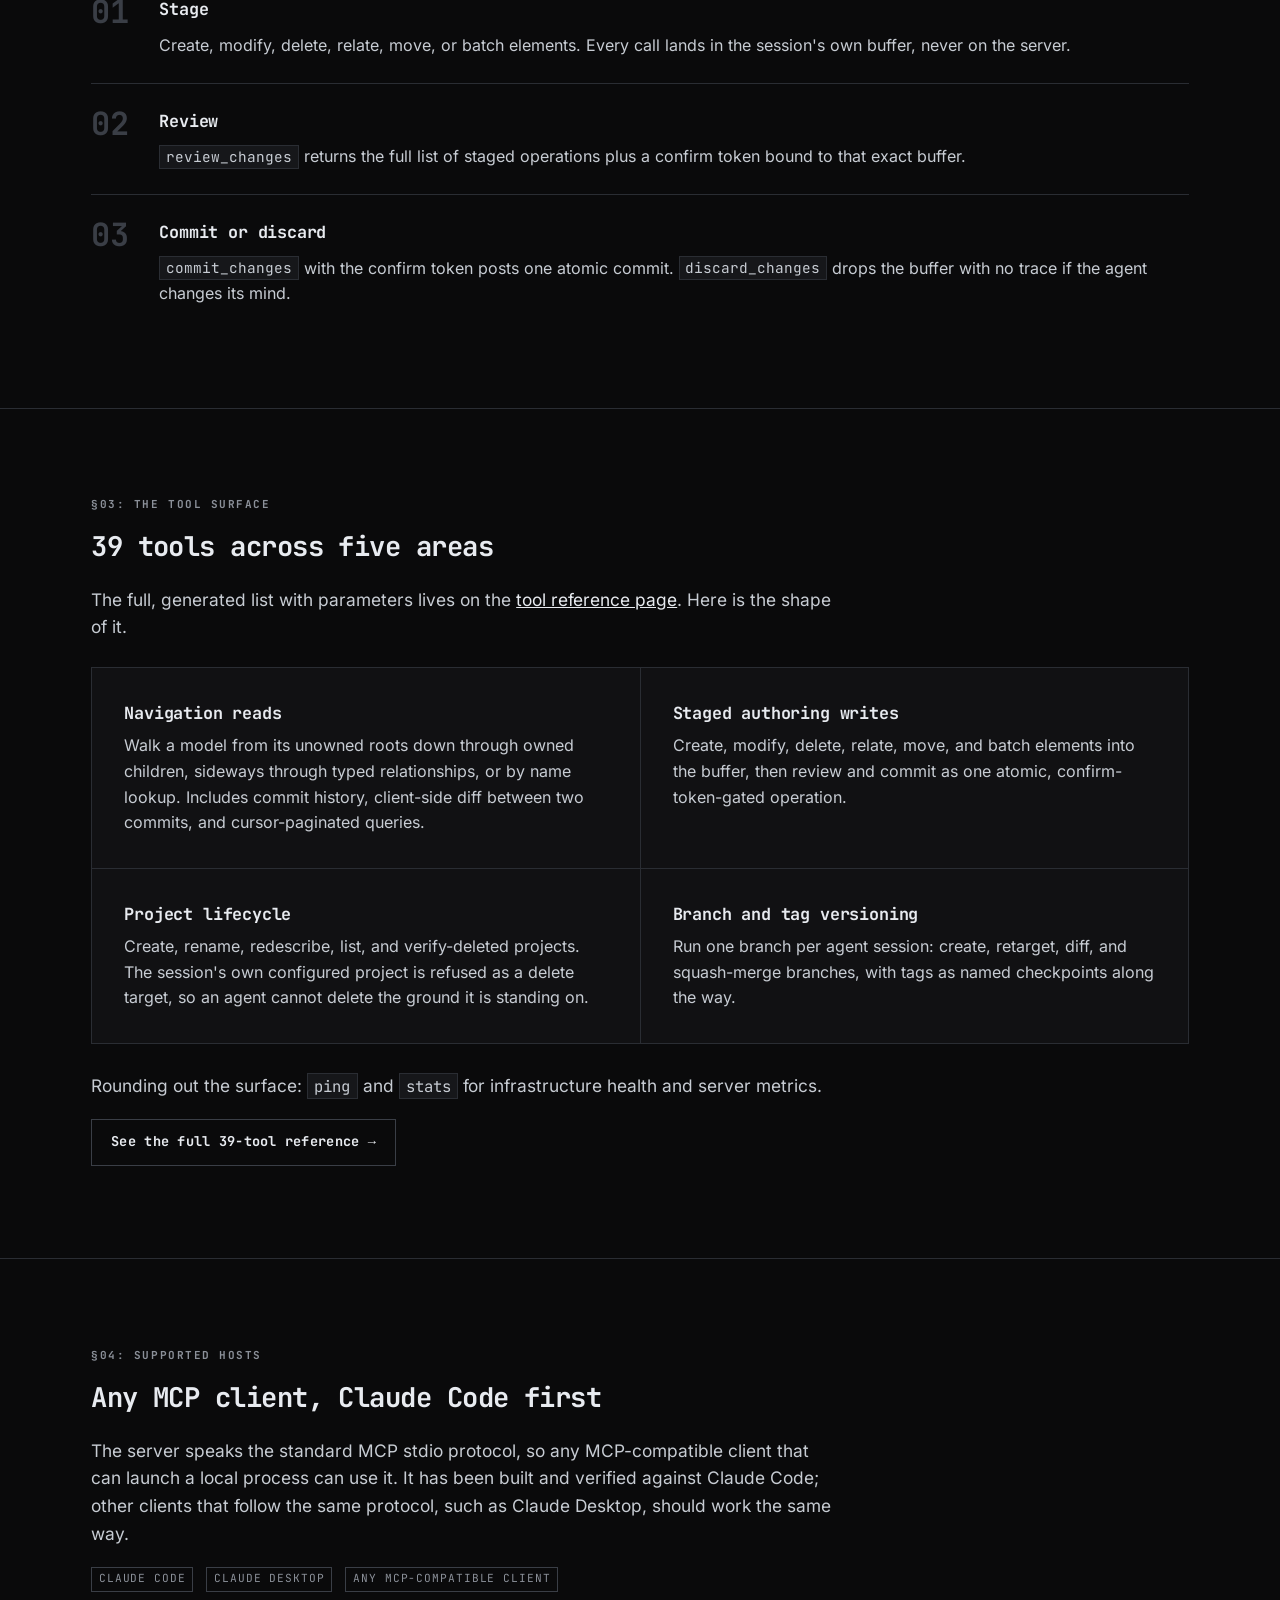
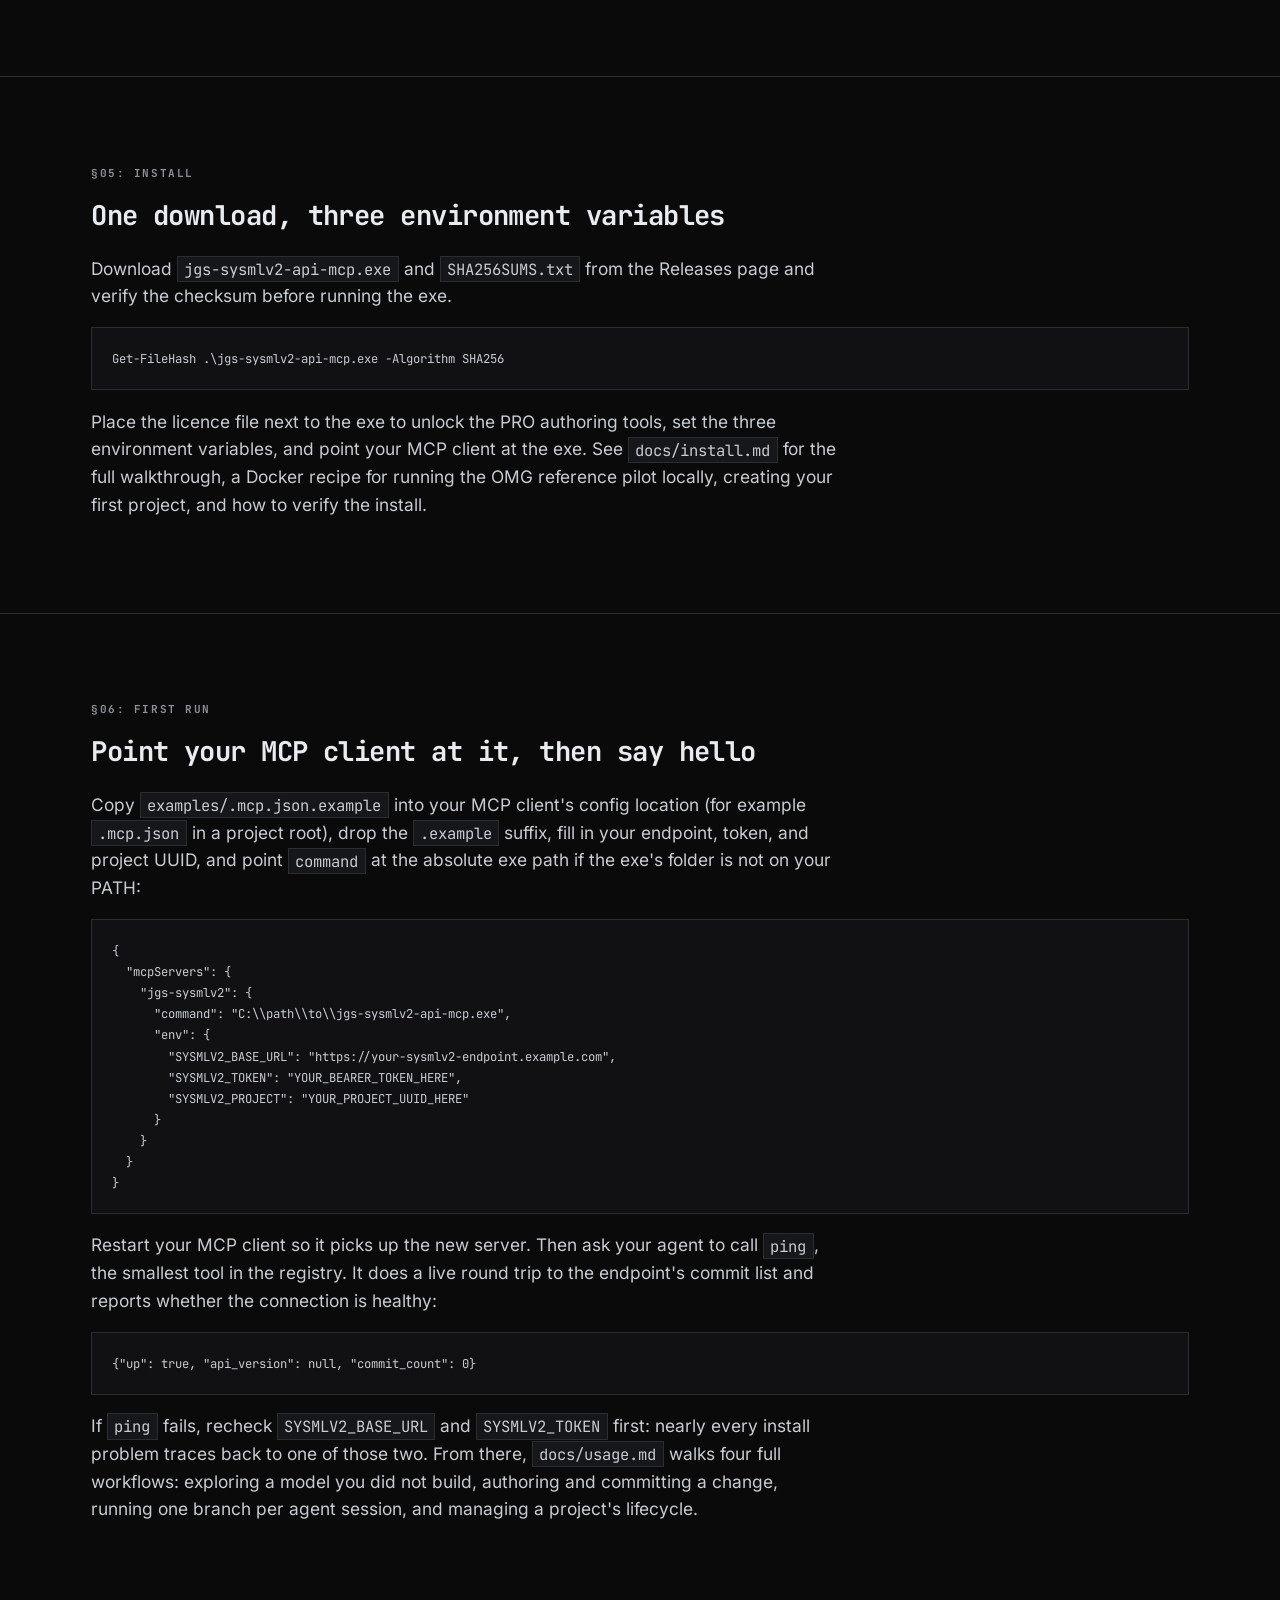
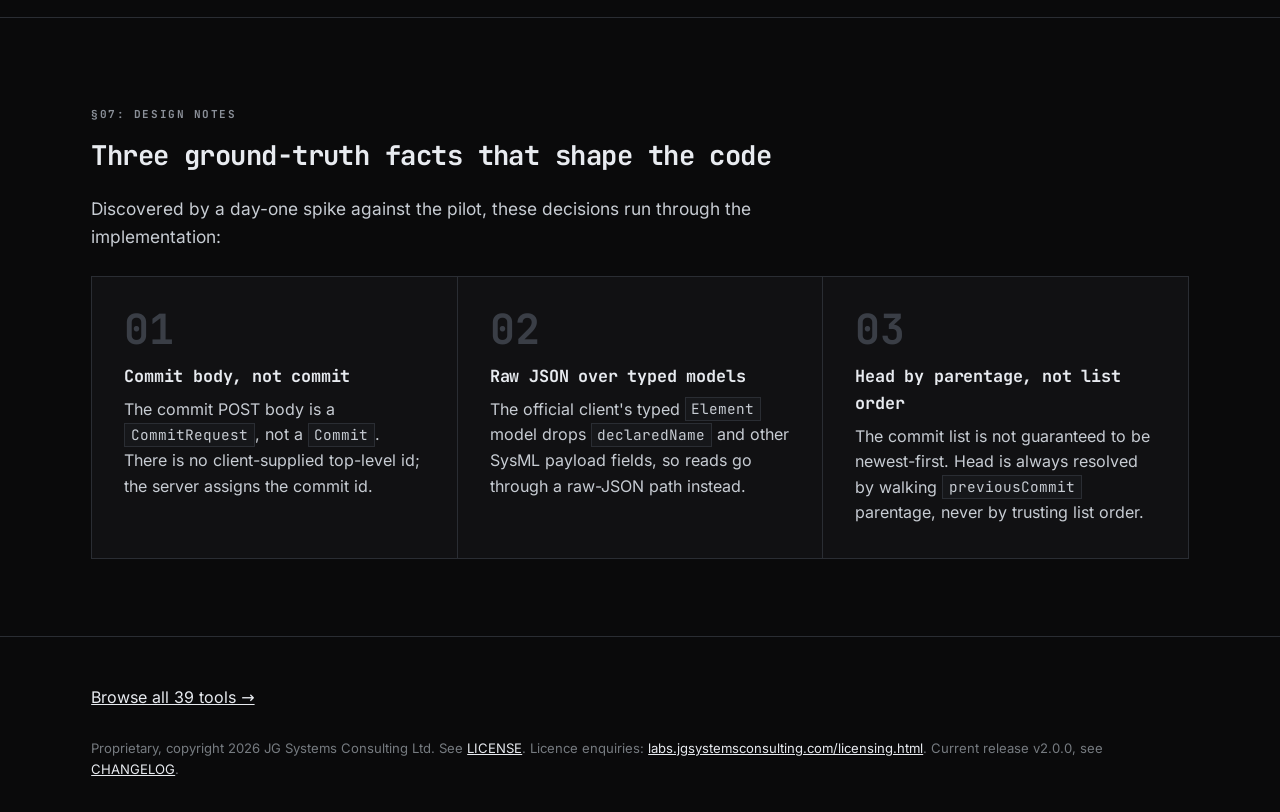
==== commit 4865c92e: "docs: v2.0.0" ====
--- a/docs/index.html
+++ b/docs/index.html
@@ -20,7 +20,7 @@
   "name": "jgs-sysmlv2-api-mcp",
   "applicationCategory": "DeveloperApplication",
   "operatingSystem": "Cross-platform (Python 3.11+)",
-  "softwareVersion": "1.0.1",
+  "softwareVersion": "2.0.0",
   "description": "An MCP server that gives an AI agent read and write access to a live SysML v2 model through the vendor-neutral OMG SysML v2 REST API, using a staged-commit write model with confirm tokens.",
   "url": "https://jgsystemsconsulting.github.io/jgs-sysmlv2-api-mcp/",
   "codeRepository": "https://github.com/jgsystemsconsulting/jgs-sysmlv2-api-mcp",
@@ -240,7 +240,7 @@
       <span>CLASSIFICATION: PUBLIC</span>
       <span>LICENCE: PROPRIETARY</span>
       <span>DOC-ID: JGS-SYSMLV2-API-MCP</span>
-      <span>REV 1.0.1</span>
+      <span>REV 2.0.0</span>
     </div>
   </div>
 </header>
@@ -256,7 +256,7 @@
     SysML v2 implementation exposes.</p>
     <div class="btn-row">
       <a class="btn btn-primary" href="#install">Install &rarr;</a>
-      <a class="btn btn-ghost" href="tool-reference.html">Browse all 35 tools &rarr;</a>
+      <a class="btn btn-ghost" href="tool-reference.html">Browse all 39 tools &rarr;</a>
     </div>
   </div>
 </section>
@@ -316,7 +316,7 @@
 <section id="tool-surface">
   <div class="section-inner wrap">
     <p class="eyebrow">&sect;03: THE TOOL SURFACE</p>
-    <h2>35 tools across five areas</h2>
+    <h2>39 tools across five areas</h2>
     <p class="lede">The full, generated list with parameters lives on the
     <a href="tool-reference.html">tool reference page</a>. Here is the shape of it.</p>
     <div class="cell-grid cols-2" style="margin-top: 1.6em;">
@@ -345,7 +345,7 @@
     </div>
     <p class="lede" style="margin-top: 1.6em;">Rounding out the surface: <code>ping</code> and
     <code>stats</code> for infrastructure health and server metrics.</p>
-    <p style="margin-top: 1.2em;"><a class="btn btn-ghost" href="tool-reference.html">See the full 35-tool reference &rarr;</a></p>
+    <p style="margin-top: 1.2em;"><a class="btn btn-ghost" href="tool-reference.html">See the full 39-tool reference &rarr;</a></p>
   </div>
 </section>
 
@@ -368,13 +368,16 @@
 <section id="install">
   <div class="section-inner wrap">
     <p class="eyebrow">&sect;05: INSTALL</p>
-    <h2>Two pip installs, three environment variables</h2>
-    <p class="lede">Requires Python 3.11 or later. The official SysML v2 API client is not on
-    PyPI, so it is installed straight from its GitHub source.</p>
-    <pre><code>pip install -e .
-pip install "git+https://github.com/Systems-Modeling/SysML-v2-API-Python-Client.git"</code></pre>
-    <p class="lede">See <code>docs/install.md</code> for the full prerequisites, a Docker recipe for
-    running the OMG reference pilot locally, and how to verify the install.</p>
+    <h2>One download, three environment variables</h2>
+    <p class="lede">Download <code>jgs-sysmlv2-api-mcp.exe</code> and
+    <code>SHA256SUMS.txt</code> from the Releases page and verify the checksum
+    before running the exe.</p>
+    <pre><code>Get-FileHash .\jgs-sysmlv2-api-mcp.exe -Algorithm SHA256</code></pre>
+    <p class="lede">Place the licence file next to the exe to unlock the PRO
+    authoring tools, set the three environment variables, and point your MCP
+    client at the exe. See <code>docs/install.md</code> for the full
+    walkthrough, a Docker recipe for running the OMG reference pilot locally,
+    creating your first project, and how to verify the install.</p>
   </div>
 </section>
 
@@ -382,14 +385,15 @@
   <div class="section-inner wrap">
     <p class="eyebrow">&sect;06: FIRST RUN</p>
     <h2>Point your MCP client at it, then say hello</h2>
-    <p class="lede">Copy <code>examples/mcp.json.example</code> into your MCP client's config
+    <p class="lede">Copy <code>examples/.mcp.json.example</code> into your MCP client's config
     location (for example <code>.mcp.json</code> in a project root), drop the <code>.example</code>
-    suffix, and fill in your endpoint, token, and project UUID:</p>
+    suffix, fill in your endpoint, token, and project UUID, and point
+    <code>command</code> at the absolute exe path if the exe's folder is not on
+    your PATH:</p>
     <pre><code>{
   "mcpServers": {
     "jgs-sysmlv2": {
-      "command": "python",
-      "args": ["-m", "jgs_sysmlv2_api_mcp"],
+      "command": "C:\\path\\to\\jgs-sysmlv2-api-mcp.exe",
       "env": {
         "SYSMLV2_BASE_URL": "https://your-sysmlv2-endpoint.example.com",
         "SYSMLV2_TOKEN": "YOUR_BEARER_TOKEN_HERE",
@@ -442,10 +446,11 @@
 </main>
 <footer class="site-footer">
   <div class="wrap">
-    <p><a href="tool-reference.html">Browse all 35 tools &rarr;</a></p>
+    <p><a href="tool-reference.html">Browse all 39 tools &rarr;</a></p>
     <p class="fine">Proprietary, copyright 2026 JG Systems Consulting Ltd. See
     <a href="https://github.com/jgsystemsconsulting/jgs-sysmlv2-api-mcp/blob/master/LICENSE">LICENSE</a>.
-    Current release v1.0.1, see
+    Licence enquiries: <a href="https://labs.jgsystemsconsulting.com/licensing.html">labs.jgsystemsconsulting.com/licensing.html</a>.
+    Current release v2.0.0, see
     <a href="https://github.com/jgsystemsconsulting/jgs-sysmlv2-api-mcp/blob/master/CHANGELOG.md">CHANGELOG</a>.</p>
   </div>
 </footer>
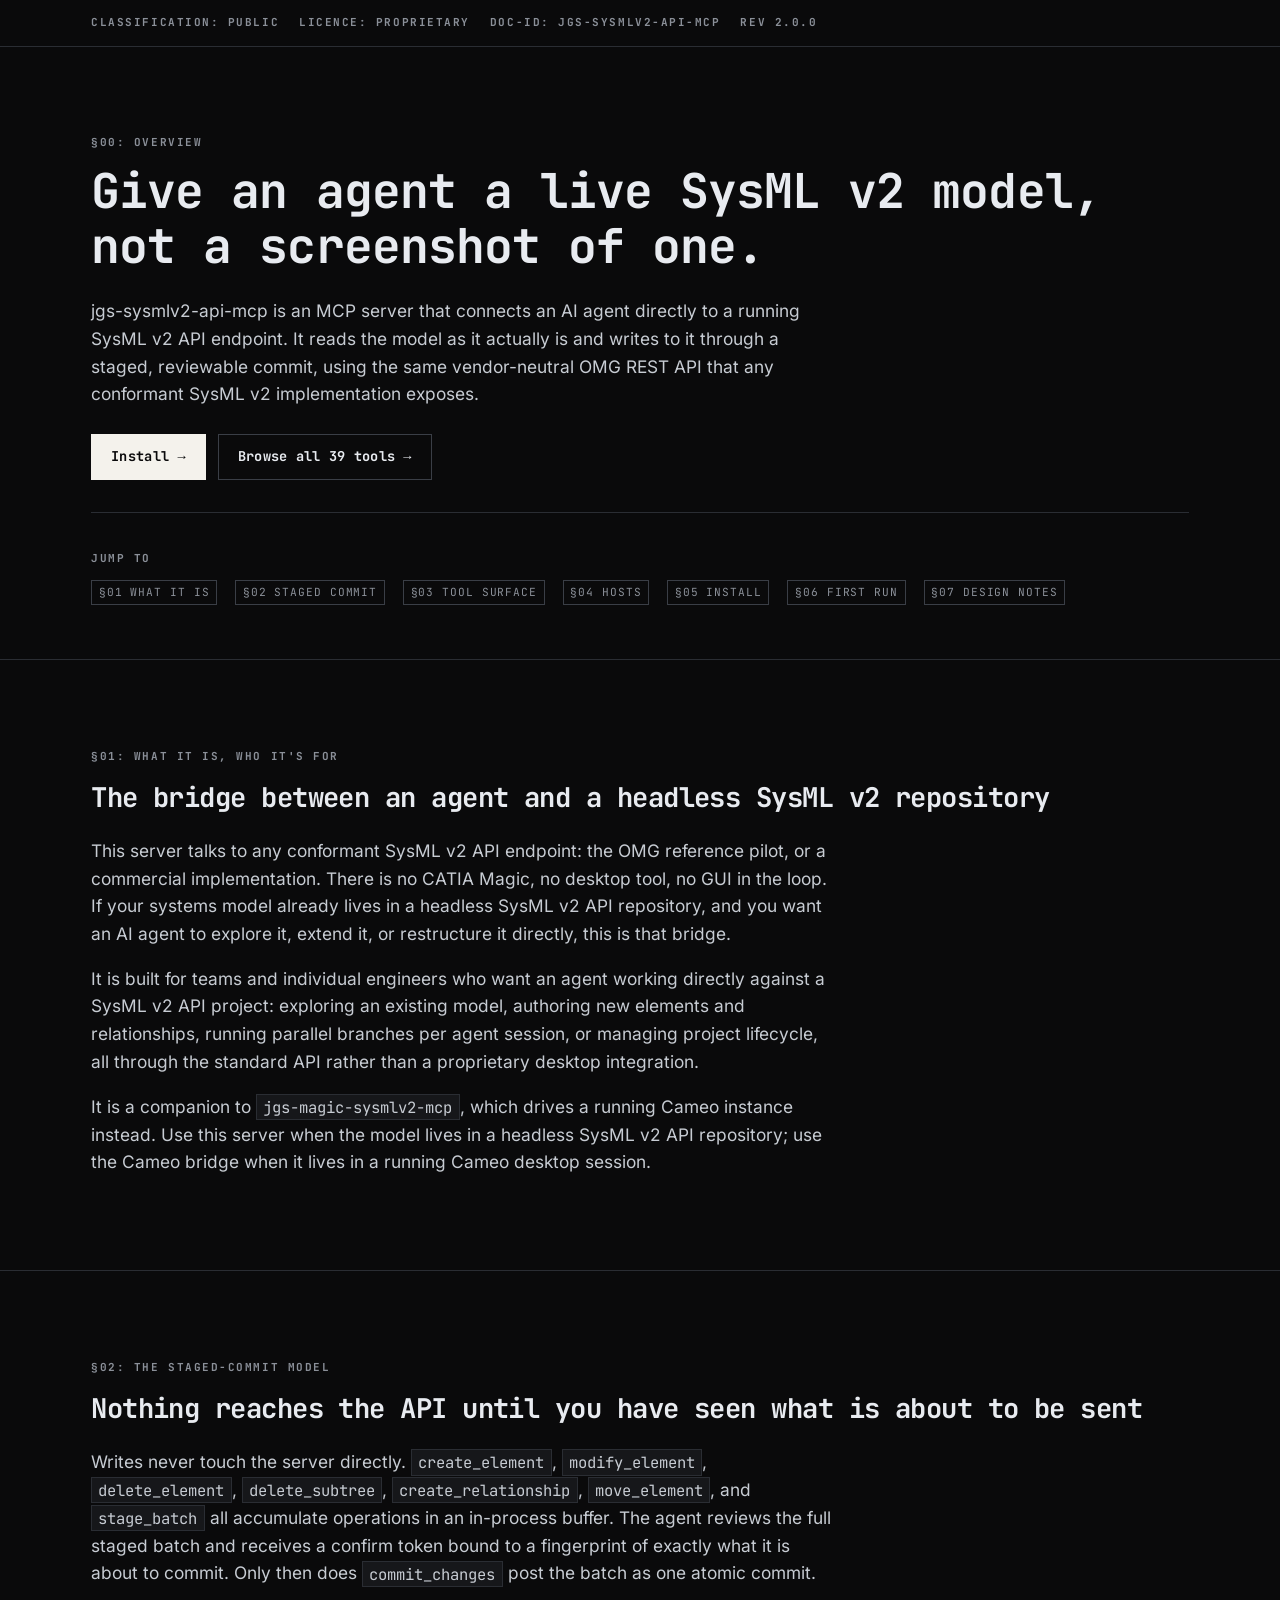
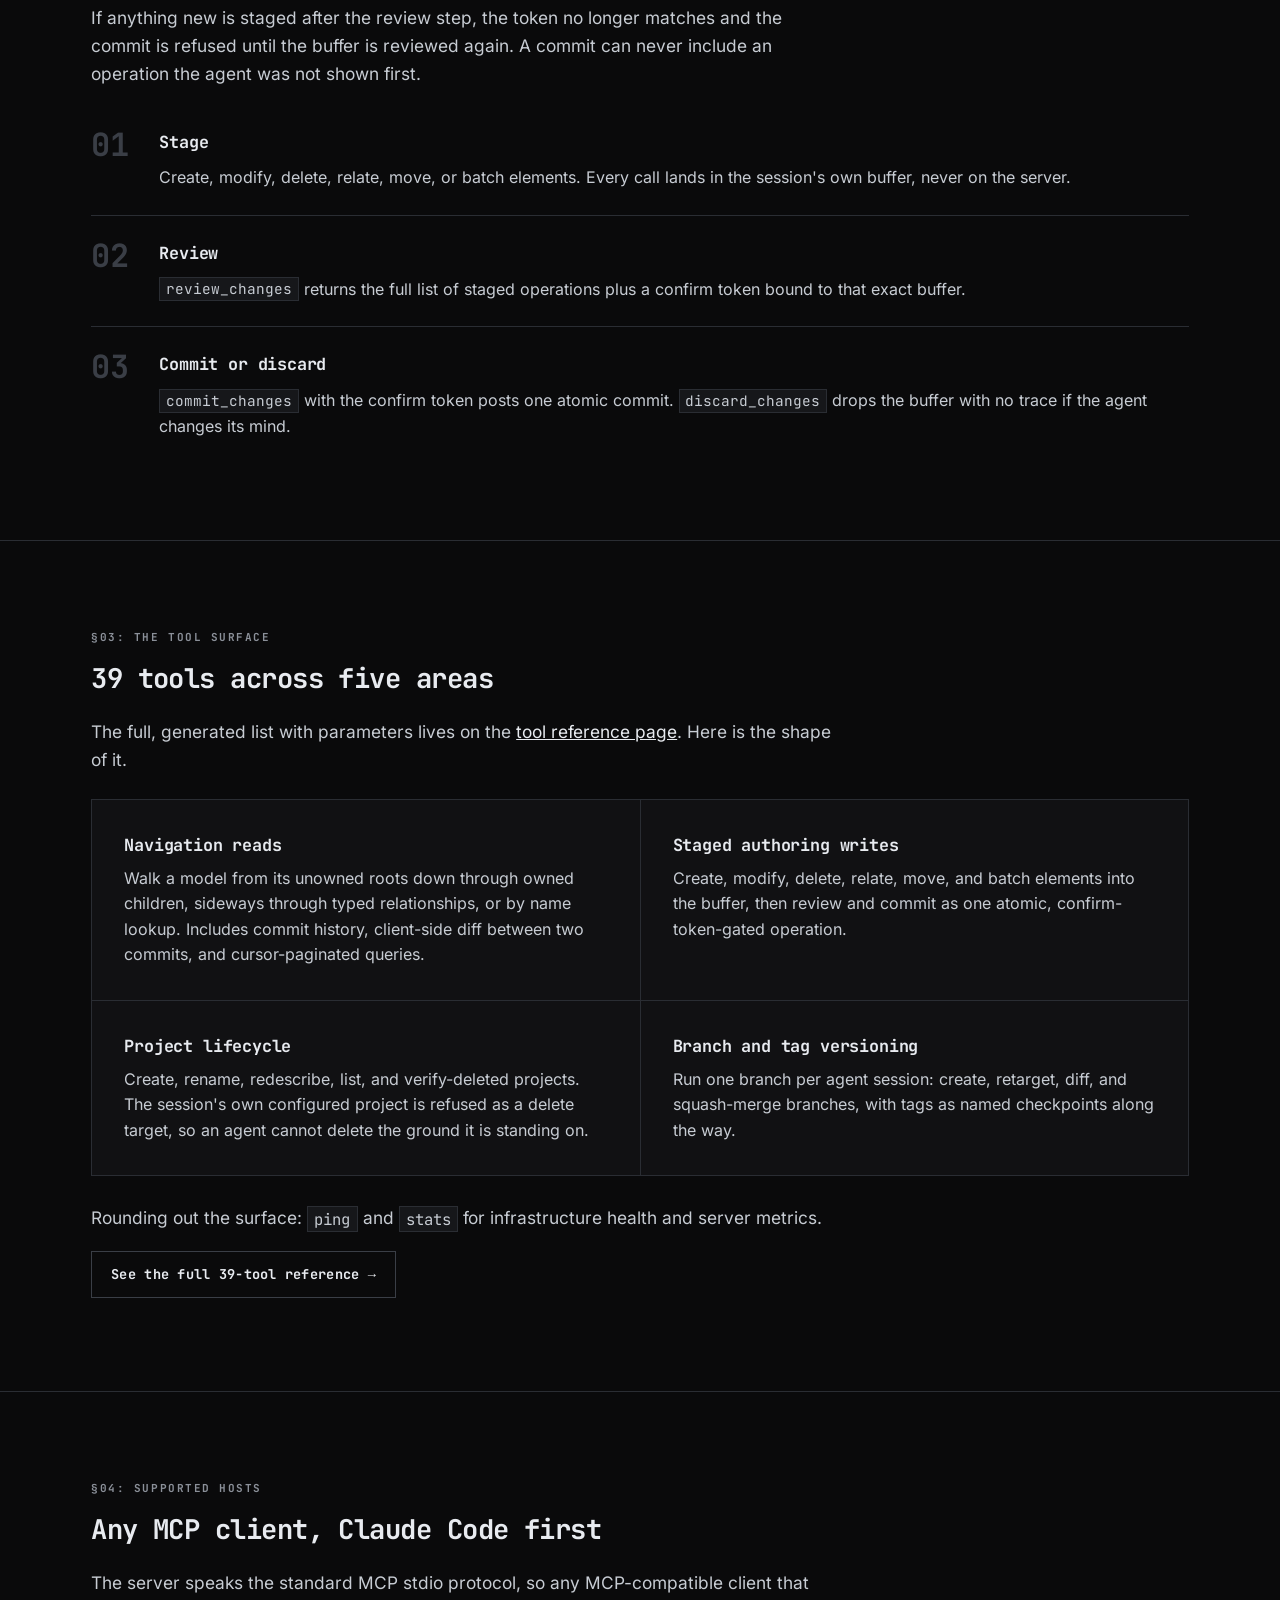
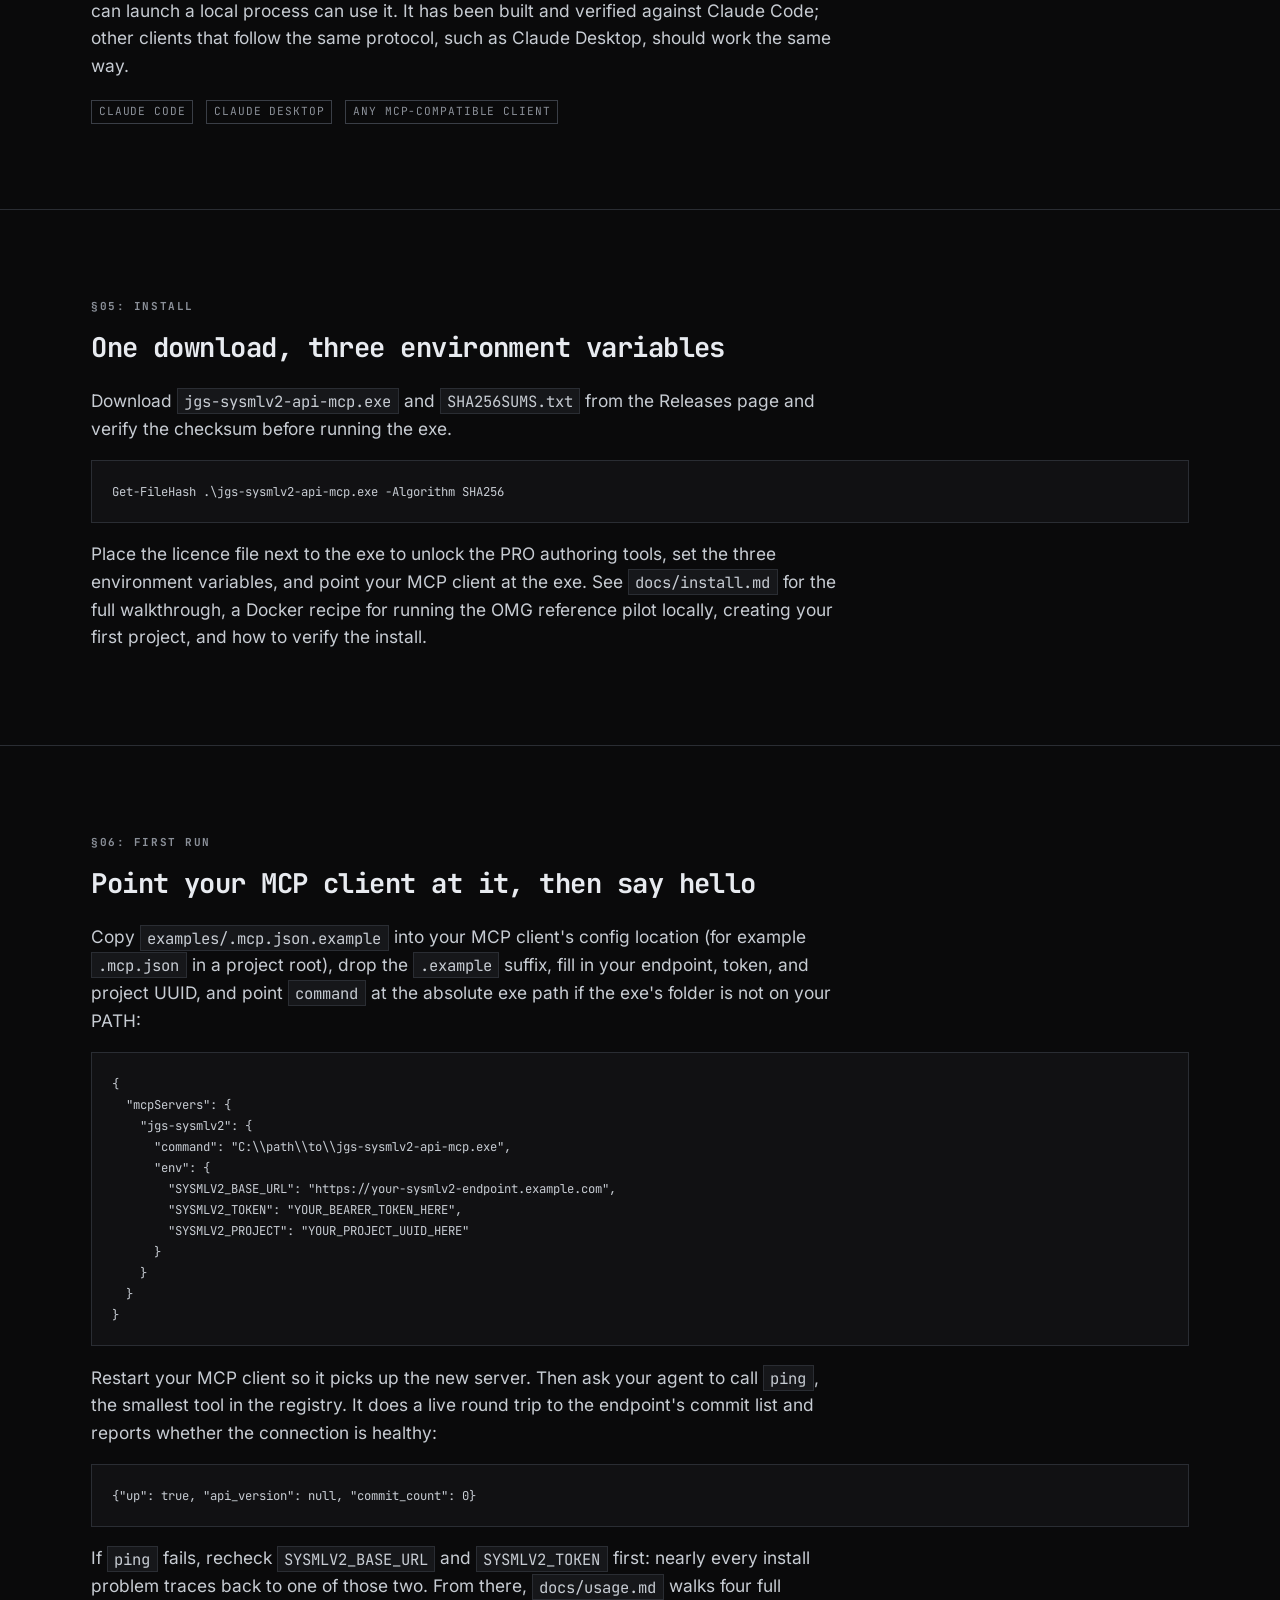
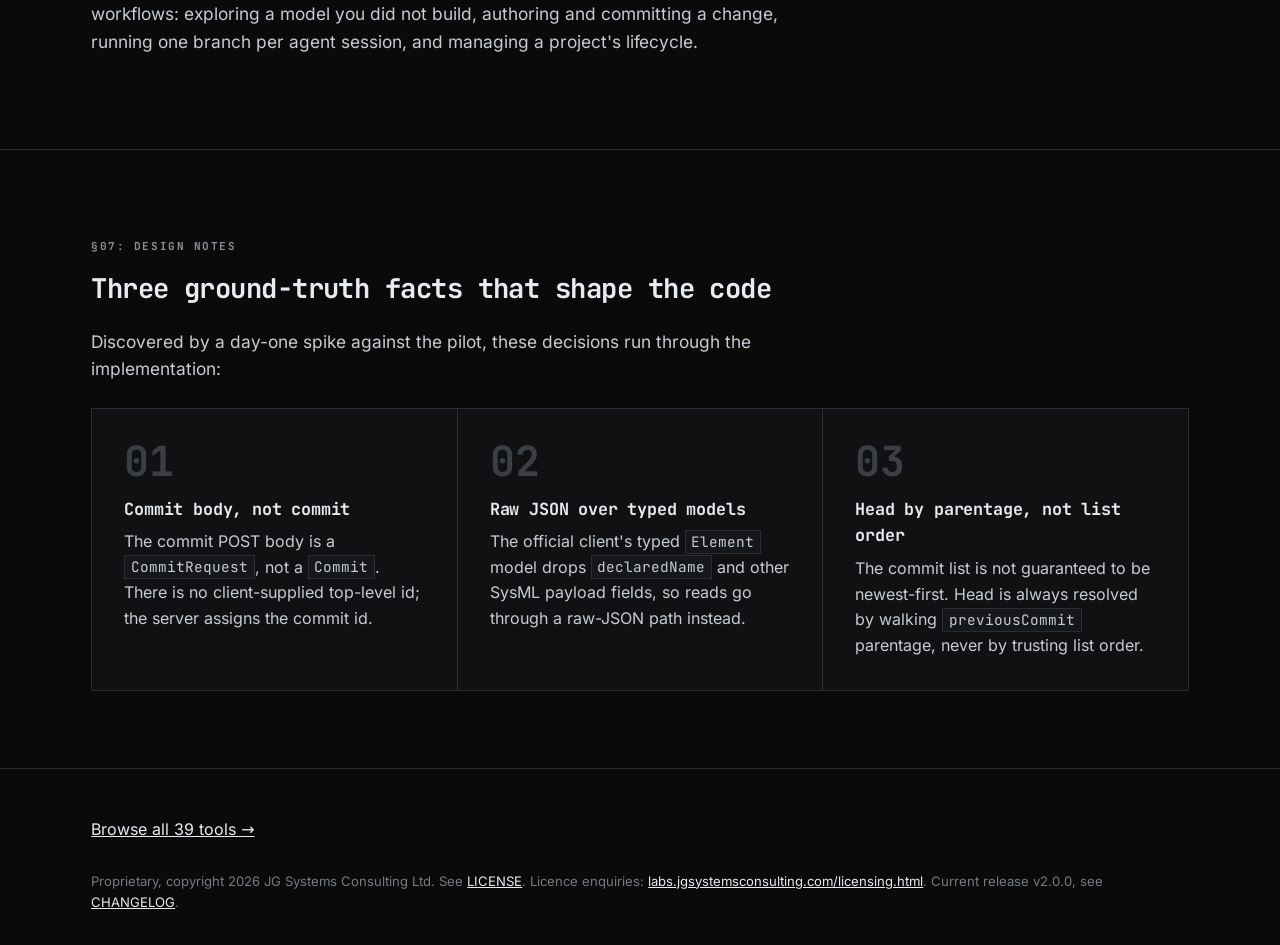
==== commit 795ee8bf: "fix(release): post-publish audit corrections for v2.0.0 Adds a self-hosted favicon to both docs page" ====
--- a/docs/index.html
+++ b/docs/index.html
@@ -3,6 +3,7 @@
 <head>
 <meta charset="utf-8">
 <meta name="viewport" content="width=device-width, initial-scale=1">
+<link rel="icon" type="image/svg+xml" href="data:image/svg+xml,%3Csvg xmlns='http://www.w3.org/2000/svg' viewBox='0 0 32 32'%3E%3Crect width='32' height='32' fill='%230a0a0b'/%3E%3Ctext x='16' y='24' font-family='monospace' font-weight='700' font-size='22' fill='%23f4f2ec' text-anchor='middle'%3E%C2%A7%3C/text%3E%3C/svg%3E">
 <title>jgs-sysmlv2-api-mcp: SysML v2 API access for AI agents</title>
 <meta name="description" content="An MCP server giving AI agents read and write access to a live SysML v2 model through the OMG SysML v2 REST API, with a staged, confirm-token commit model.">
 <link rel="canonical" href="https://jgsystemsconsulting.github.io/jgs-sysmlv2-api-mcp/">
@@ -217,6 +218,12 @@
   border: 1px solid var(--line-2); color: var(--mute-2);
   padding: 0.2em 0.6em; margin: 0 8px 8px 0;
 }
+a.badge { text-decoration: none; }
+a.badge:hover { border-color: var(--accent); color: var(--accent); }
+
+.jump-to { margin-top: 2em; padding-top: 1.6em; border-top: 1px solid var(--line); }
+.chip-row { display: flex; flex-wrap: wrap; gap: 10px; margin-top: 0.8em; }
+section { scroll-margin-top: 20px; }
 
 @media (max-width: 860px) {
   .cols-2, .cols-3, .cols-5 { grid-template-columns: minmax(0, 1fr); }
@@ -258,6 +265,18 @@
       <a class="btn btn-primary" href="#install">Install &rarr;</a>
       <a class="btn btn-ghost" href="tool-reference.html">Browse all 39 tools &rarr;</a>
     </div>
+    <nav class="jump-to" aria-label="Page sections">
+      <p class="toc-label">JUMP TO</p>
+      <div class="chip-row">
+        <a class="badge" href="#what-it-is">&sect;01 What it is</a>
+        <a class="badge" href="#staged-commit">&sect;02 Staged commit</a>
+        <a class="badge" href="#tool-surface">&sect;03 Tool surface</a>
+        <a class="badge" href="#hosts">&sect;04 Hosts</a>
+        <a class="badge" href="#install">&sect;05 Install</a>
+        <a class="badge" href="#first-run">&sect;06 First run</a>
+        <a class="badge" href="#design-notes">&sect;07 Design notes</a>
+      </div>
+    </nav>
   </div>
 </section>
 
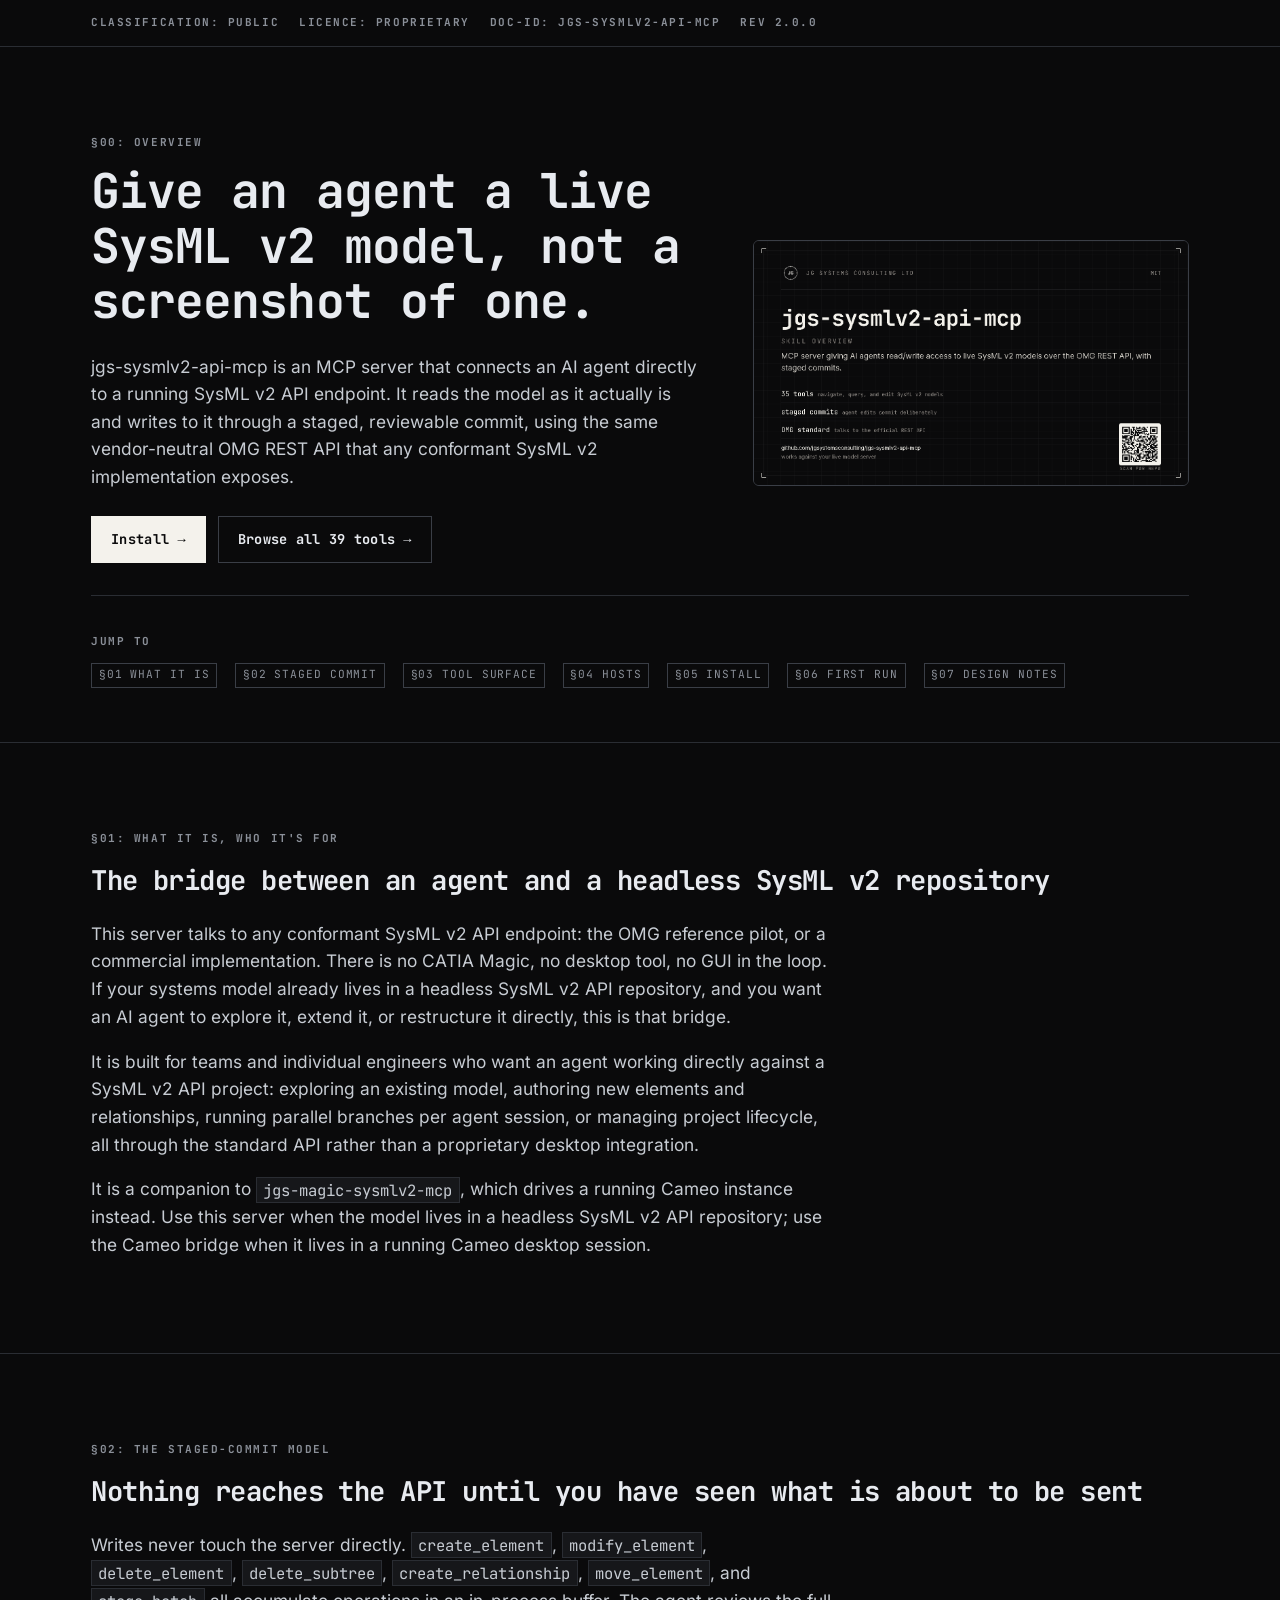
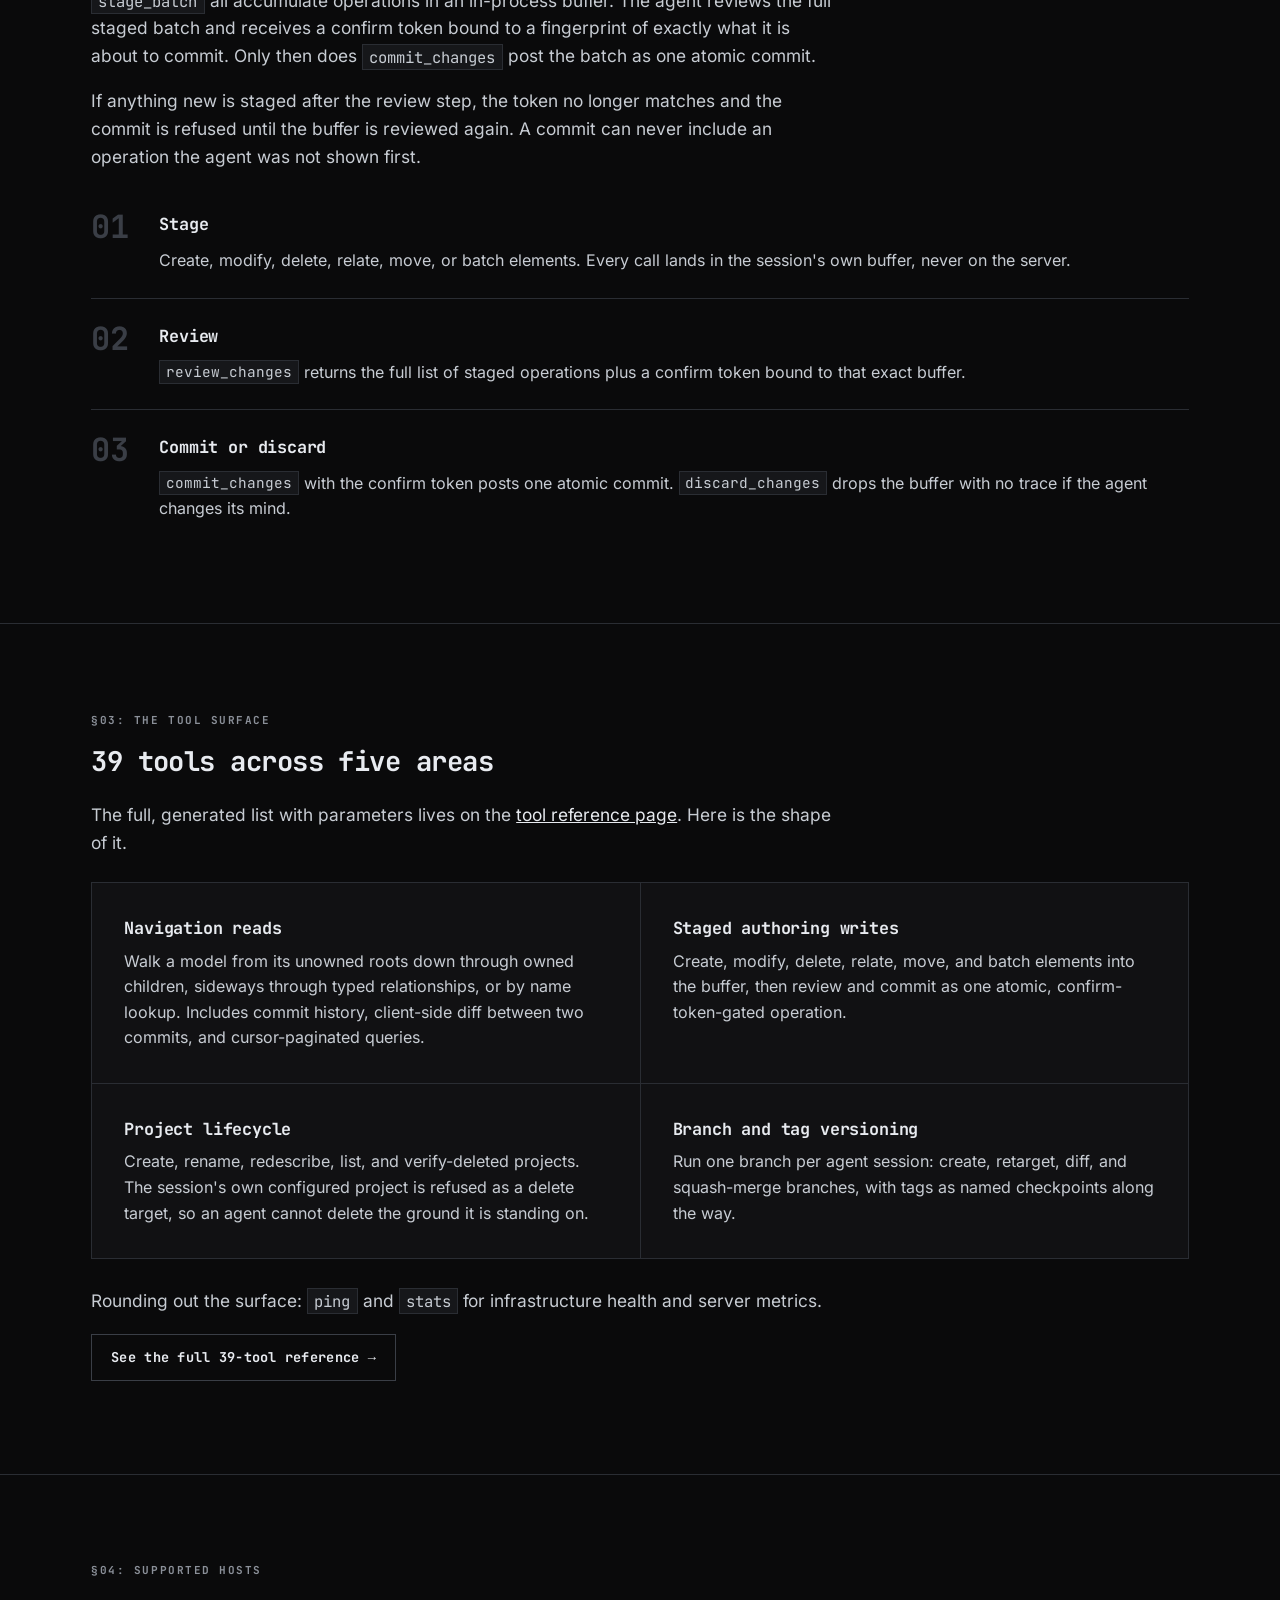
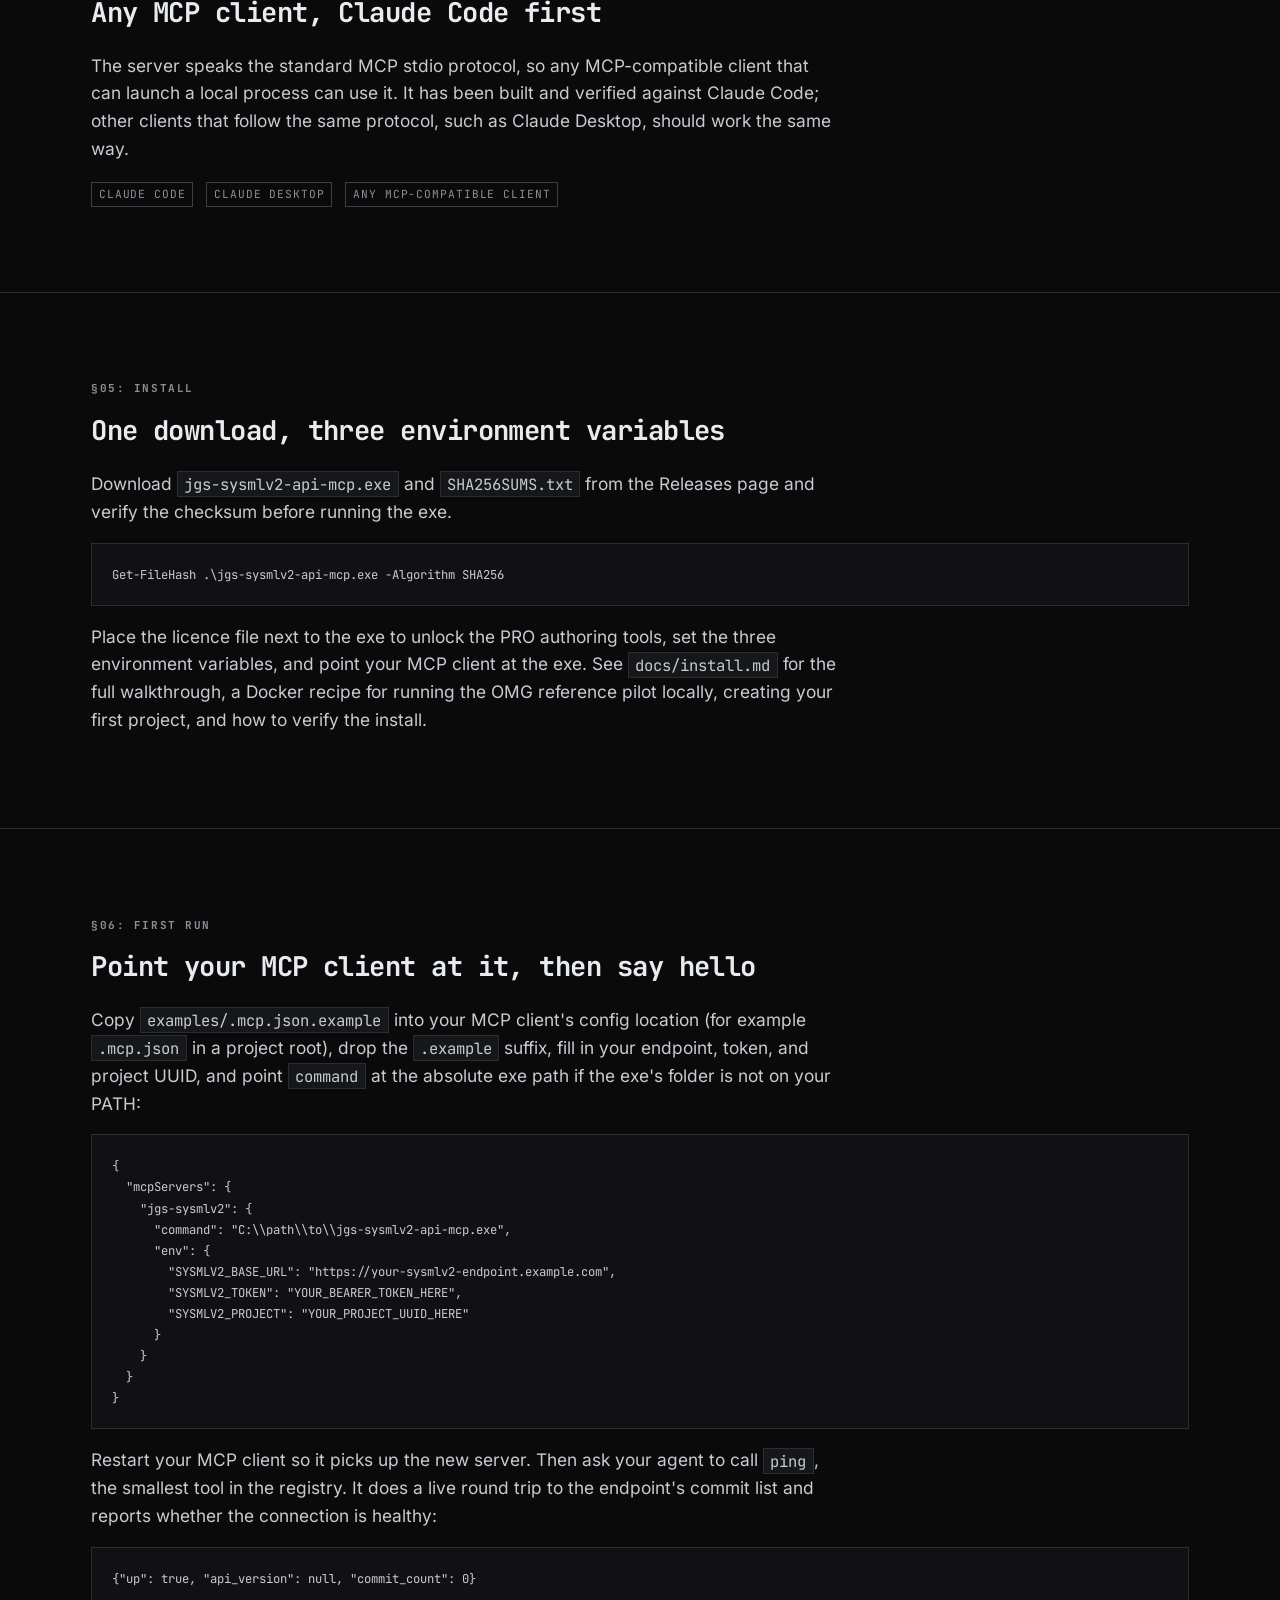
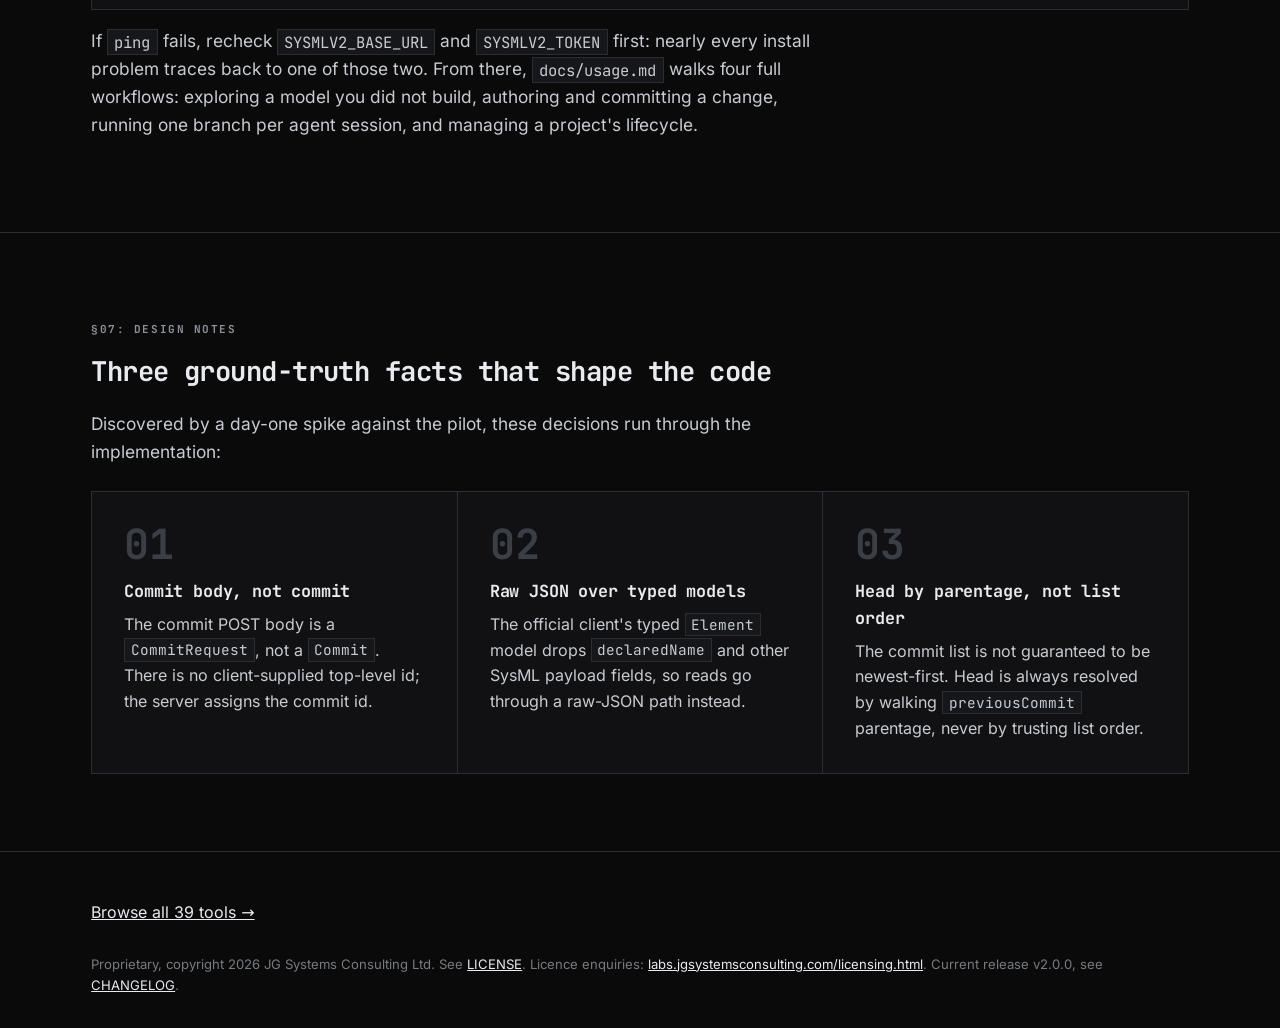
==== commit f32e5545: "feat(site): skill-overview title card in hero" ====
--- a/docs/index.html
+++ b/docs/index.html
@@ -11,9 +11,13 @@
 <meta property="og:title" content="jgs-sysmlv2-api-mcp: SysML v2 API access for AI agents">
 <meta property="og:description" content="An MCP server giving AI agents read and write access to a live SysML v2 model through the OMG SysML v2 REST API, with a staged, confirm-token commit model.">
 <meta property="og:url" content="https://jgsystemsconsulting.github.io/jgs-sysmlv2-api-mcp/">
-<meta name="twitter:card" content="summary">
+<meta property="og:image" content="https://jgsystemsconsulting.github.io/jgs-sysmlv2-api-mcp/title-card.png">
+<meta property="og:image:width" content="1280">
+<meta property="og:image:height" content="720">
+<meta name="twitter:card" content="summary_large_image">
 <meta name="twitter:title" content="jgs-sysmlv2-api-mcp: SysML v2 API access for AI agents">
 <meta name="twitter:description" content="An MCP server giving AI agents read and write access to a live SysML v2 model through the OMG SysML v2 REST API, with a staged, confirm-token commit model.">
+<meta name="twitter:image" content="https://jgsystemsconsulting.github.io/jgs-sysmlv2-api-mcp/title-card.png">
 <script type="application/ld+json">
 {
   "@context": "https://schema.org",
@@ -161,6 +165,17 @@
 .btn-ghost:hover { border-color: var(--accent); color: var(--accent); }
 .btn-row { display: flex; flex-wrap: wrap; gap: 12px; margin-top: 1.6em; }
 
+.intro-grid {
+  display: grid;
+  grid-template-columns: minmax(0, 7fr) minmax(0, 5fr);
+  gap: clamp(24px, 4vw, 56px);
+  align-items: center;
+}
+.hero-card {
+  display: block; width: 100%; height: auto;
+  border: 1px solid var(--line-2); border-radius: 6px;
+}
+
 section { border-bottom: 1px solid var(--line); }
 section:last-of-type { border-bottom: none; }
 .section-inner { padding-top: var(--pad-section); padding-bottom: var(--pad-section); }
@@ -227,6 +242,7 @@
 
 @media (max-width: 860px) {
   .cols-2, .cols-3, .cols-5 { grid-template-columns: minmax(0, 1fr); }
+  .intro-grid { grid-template-columns: minmax(0, 1fr); }
   .btn-row { flex-direction: column; align-items: stretch; }
   .step-list li { grid-template-columns: 1fr; gap: 8px; }
   .step-list li::before { grid-column: 1; grid-row: 1; }
@@ -256,14 +272,22 @@
 <section class="intro">
   <div class="wrap">
     <p class="eyebrow">&sect;00: OVERVIEW</p>
-    <h1>Give an agent a live SysML v2 model, not a screenshot of one.</h1>
-    <p class="lede">jgs-sysmlv2-api-mcp is an MCP server that connects an AI agent directly to a
-    running SysML v2 API endpoint. It reads the model as it actually is and writes to it through a
-    staged, reviewable commit, using the same vendor-neutral OMG REST API that any conformant
-    SysML v2 implementation exposes.</p>
-    <div class="btn-row">
-      <a class="btn btn-primary" href="#install">Install &rarr;</a>
-      <a class="btn btn-ghost" href="tool-reference.html">Browse all 39 tools &rarr;</a>
+    <div class="intro-grid">
+      <div>
+        <h1>Give an agent a live SysML v2 model, not a screenshot of one.</h1>
+        <p class="lede">jgs-sysmlv2-api-mcp is an MCP server that connects an AI agent directly to a
+        running SysML v2 API endpoint. It reads the model as it actually is and writes to it through a
+        staged, reviewable commit, using the same vendor-neutral OMG REST API that any conformant
+        SysML v2 implementation exposes.</p>
+        <div class="btn-row">
+          <a class="btn btn-primary" href="#install">Install &rarr;</a>
+          <a class="btn btn-ghost" href="tool-reference.html">Browse all 39 tools &rarr;</a>
+        </div>
+      </div>
+      <div>
+        <img class="hero-card" src="title-card.png" width="1280" height="720"
+             alt="Skill-overview title card for jgs-sysmlv2-api-mcp: MCP server giving AI agents read/write access to live SysML v2 models over the OMG REST API, with staged commits.">
+      </div>
     </div>
     <nav class="jump-to" aria-label="Page sections">
       <p class="toc-label">JUMP TO</p>
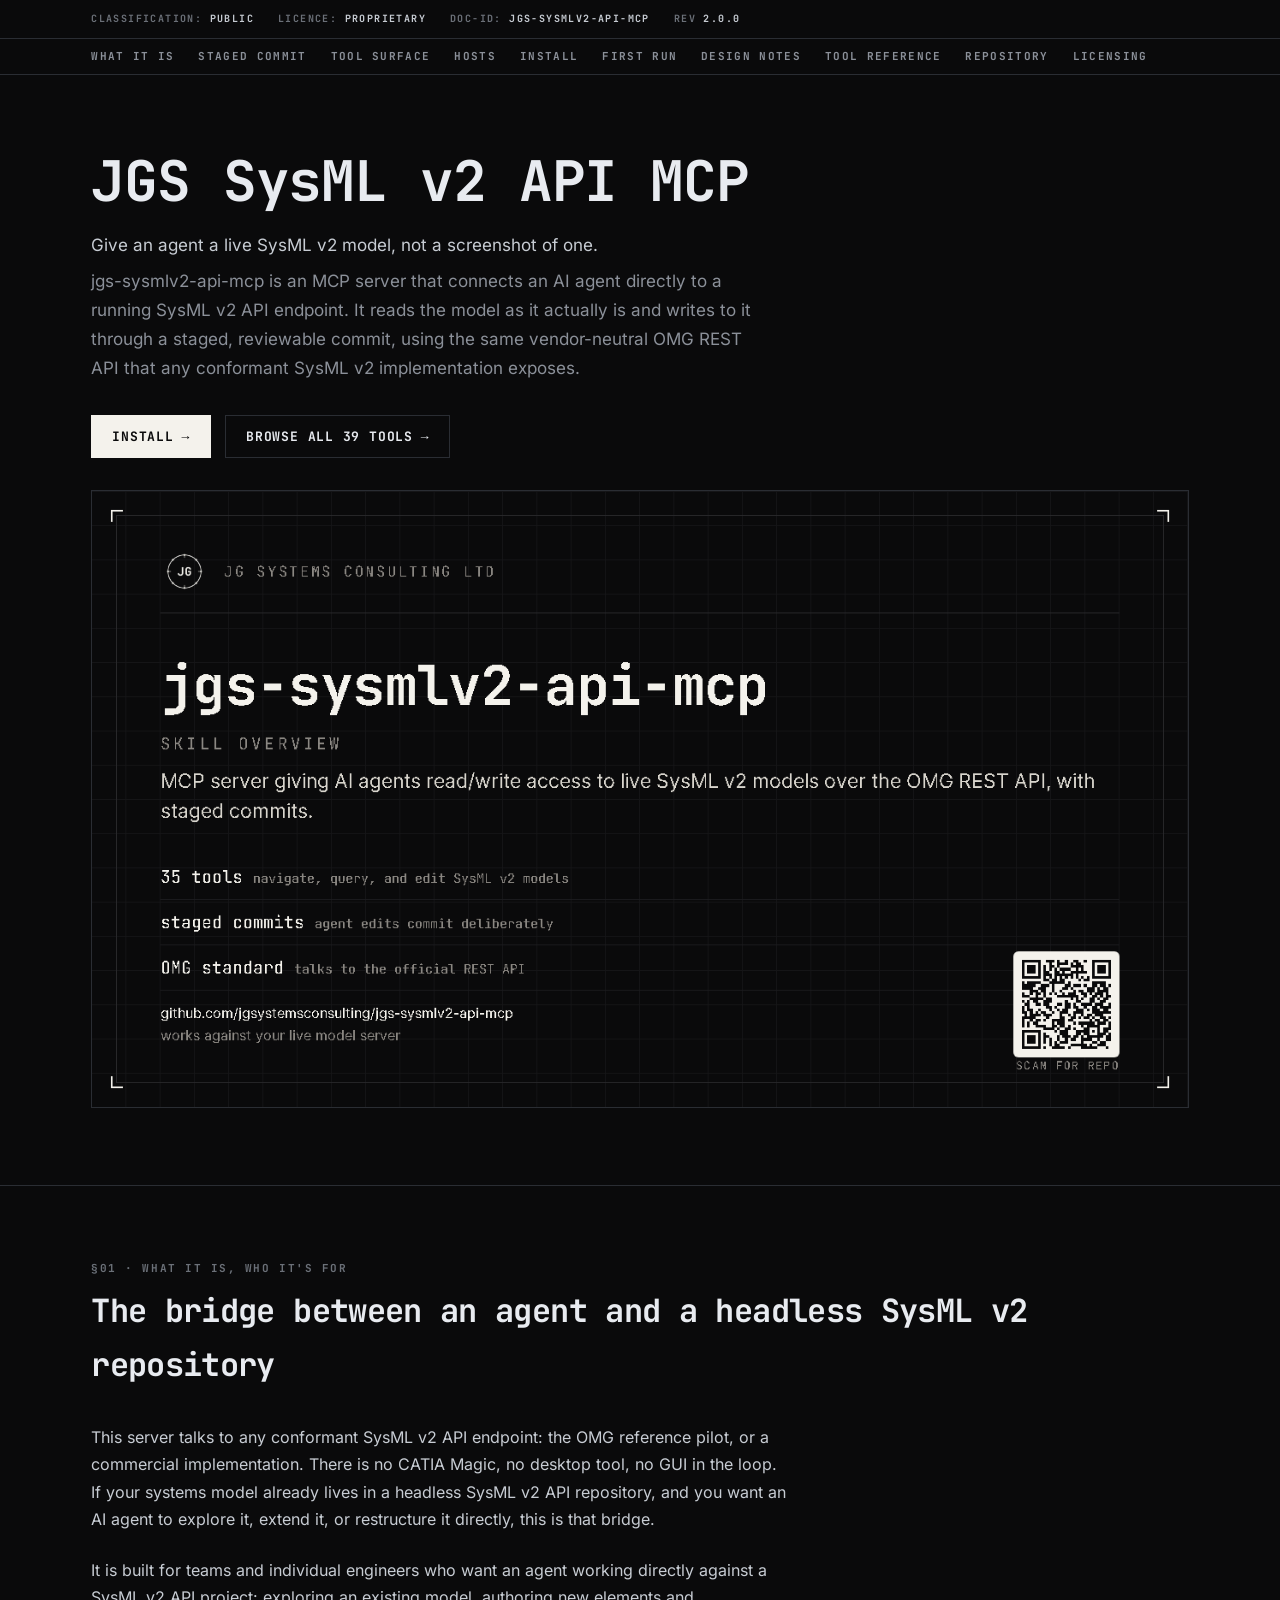
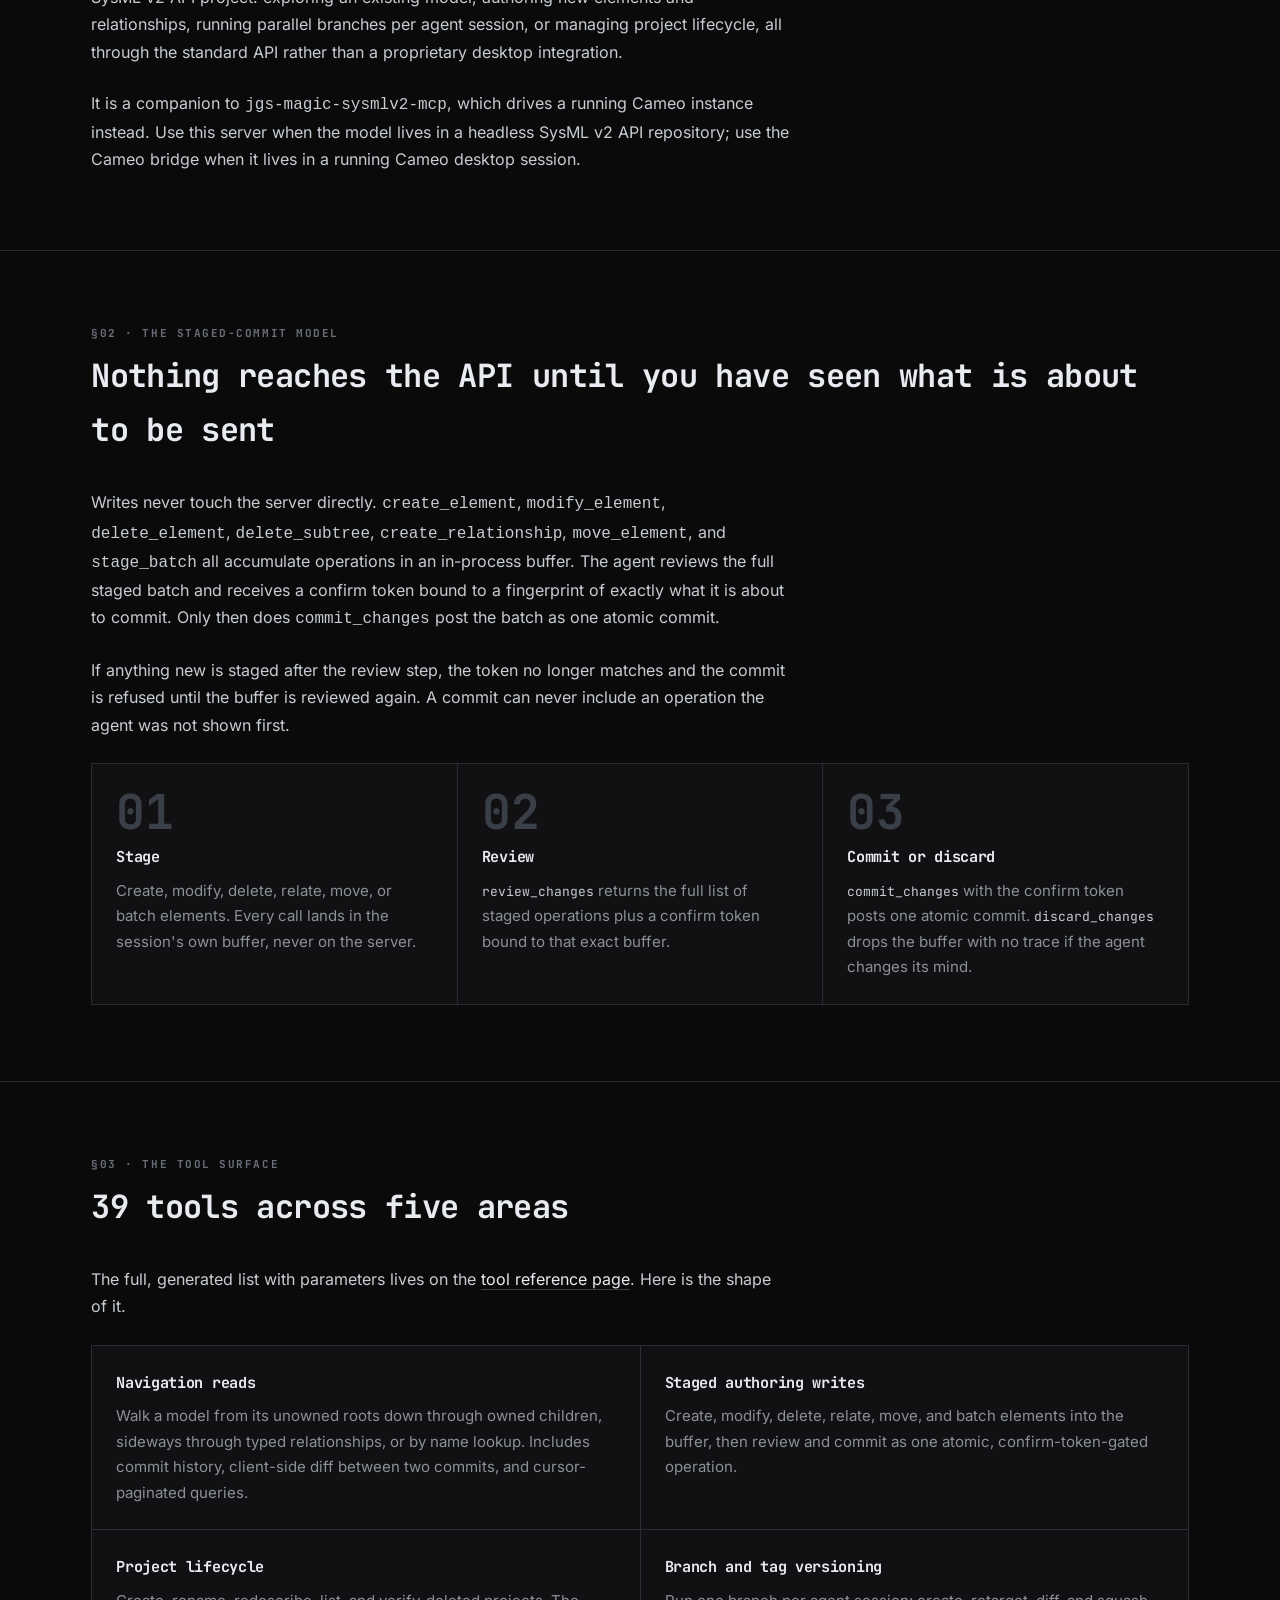
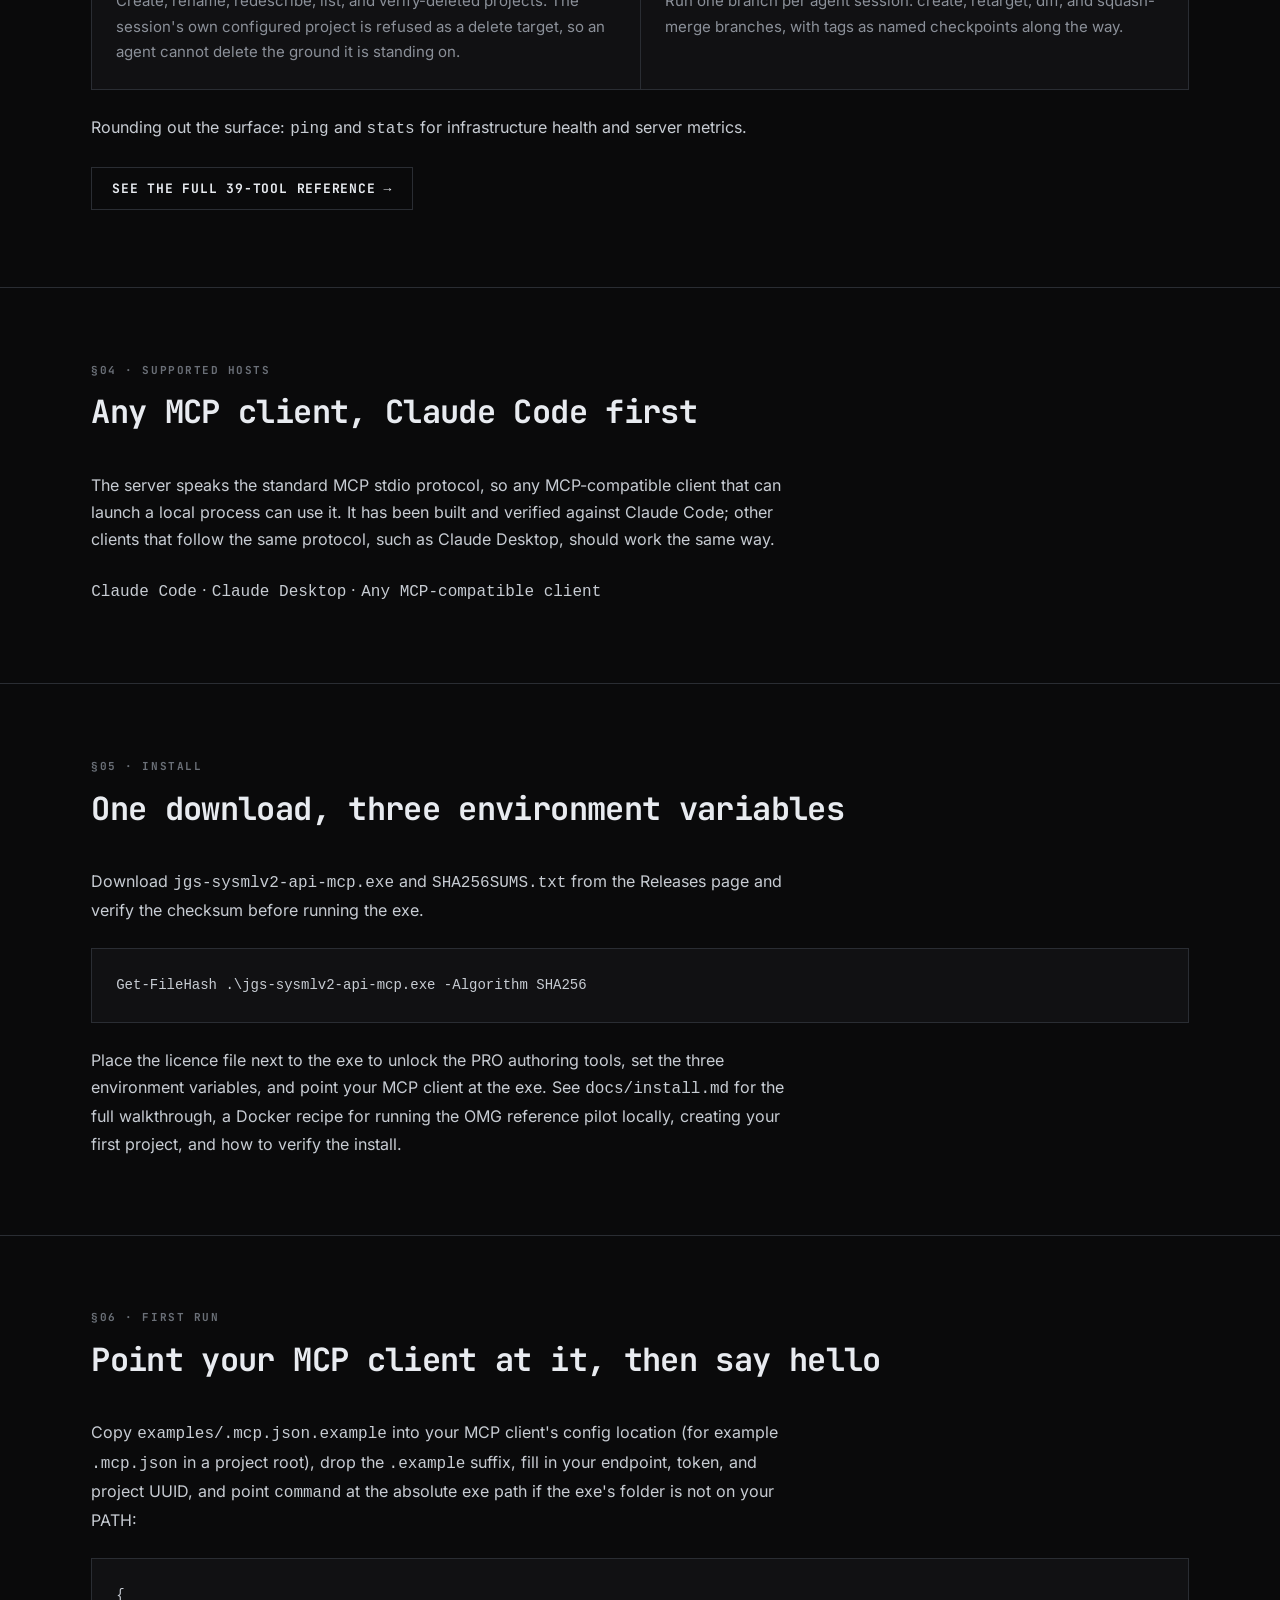
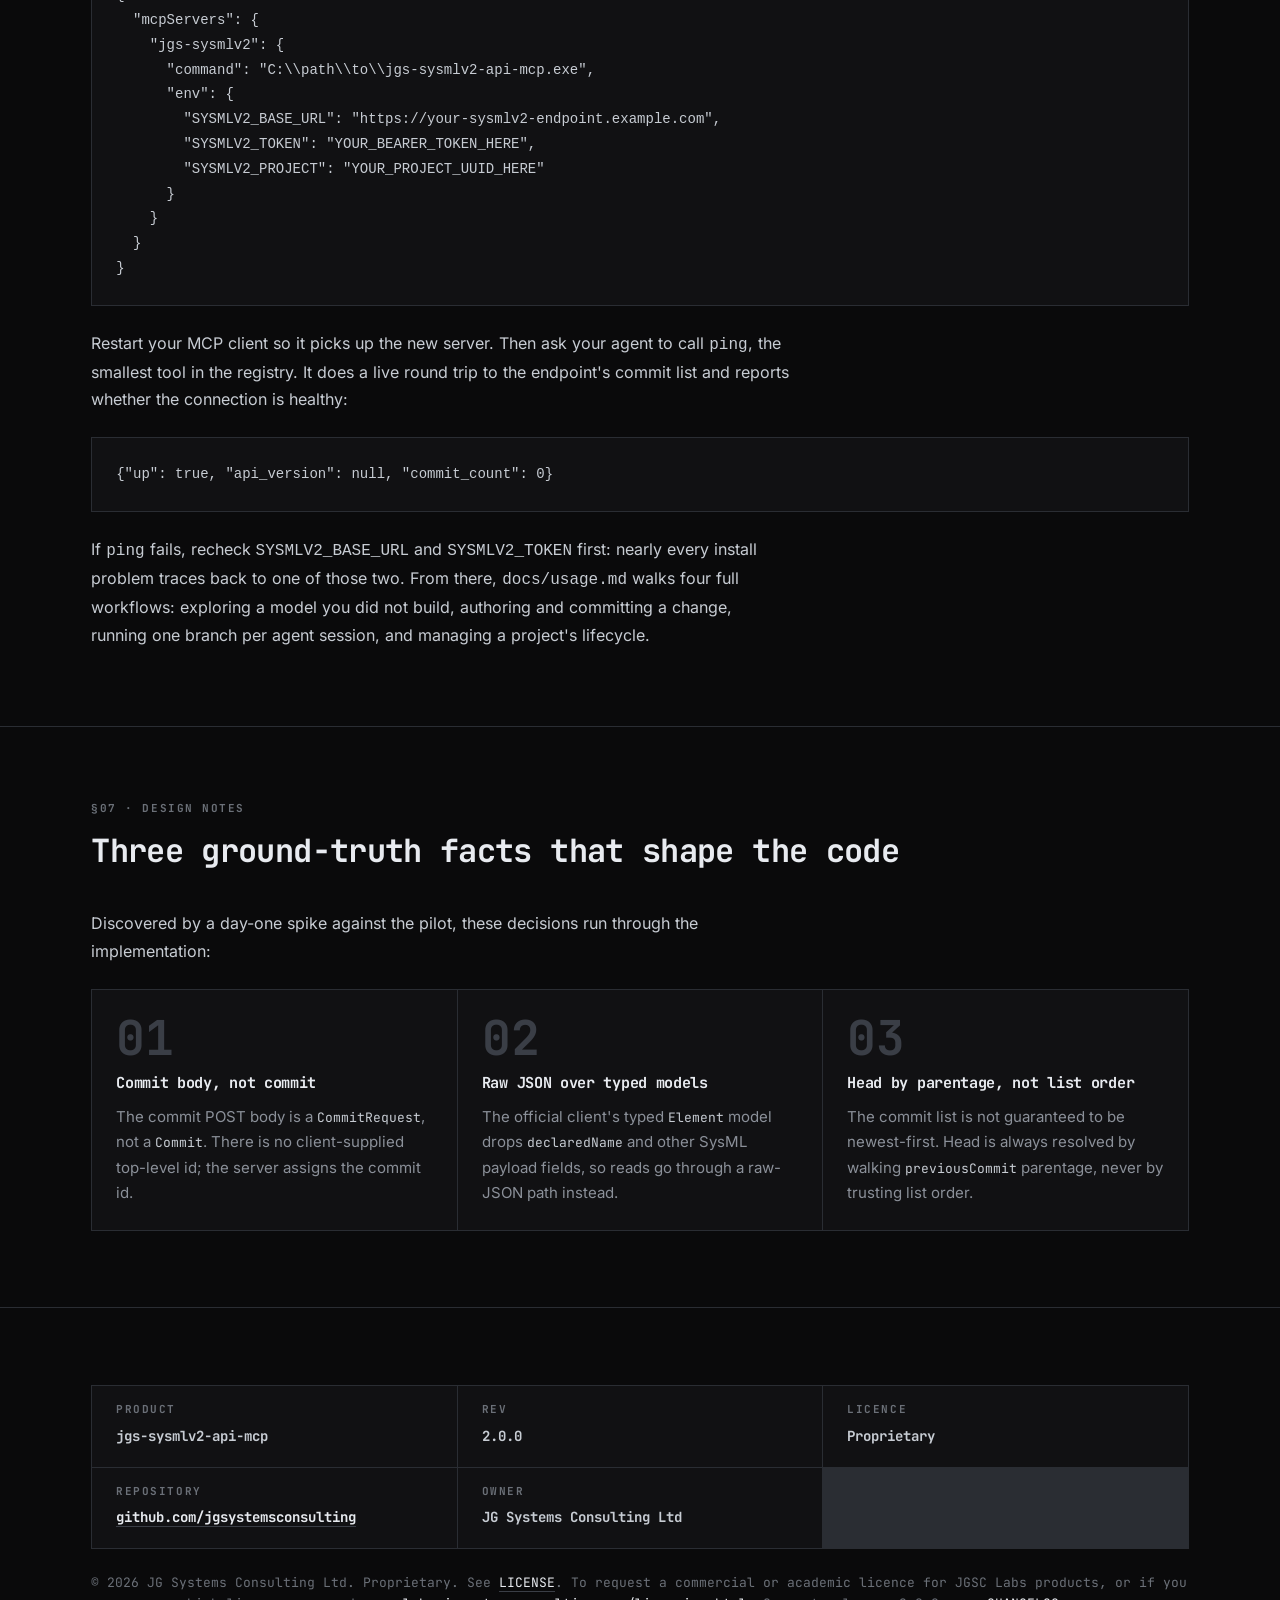
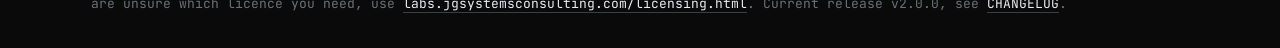
==== commit 61186964: "docs(site): align Pages site to the JGS family standard" ====
--- a/docs/index.html
+++ b/docs/index.html
@@ -3,26 +3,28 @@
 <head>
 <meta charset="utf-8">
 <meta name="viewport" content="width=device-width, initial-scale=1">
-<link rel="icon" type="image/svg+xml" href="data:image/svg+xml,%3Csvg xmlns='http://www.w3.org/2000/svg' viewBox='0 0 32 32'%3E%3Crect width='32' height='32' fill='%230a0a0b'/%3E%3Ctext x='16' y='24' font-family='monospace' font-weight='700' font-size='22' fill='%23f4f2ec' text-anchor='middle'%3E%C2%A7%3C/text%3E%3C/svg%3E">
-<title>jgs-sysmlv2-api-mcp: SysML v2 API access for AI agents</title>
+<meta name="color-scheme" content="dark">
+<title>JGS SysML v2 API MCP: SysML v2 API access for AI agents</title>
 <meta name="description" content="An MCP server giving AI agents read and write access to a live SysML v2 model through the OMG SysML v2 REST API, with a staged, confirm-token commit model.">
 <link rel="canonical" href="https://jgsystemsconsulting.github.io/jgs-sysmlv2-api-mcp/">
+<link rel="icon" type="image/svg+xml" href="favicon.svg">
+<link rel="stylesheet" href="site.css">
 <meta property="og:type" content="website">
-<meta property="og:title" content="jgs-sysmlv2-api-mcp: SysML v2 API access for AI agents">
+<meta property="og:url" content="https://jgsystemsconsulting.github.io/jgs-sysmlv2-api-mcp/">
+<meta property="og:title" content="JGS SysML v2 API MCP">
 <meta property="og:description" content="An MCP server giving AI agents read and write access to a live SysML v2 model through the OMG SysML v2 REST API, with a staged, confirm-token commit model.">
-<meta property="og:url" content="https://jgsystemsconsulting.github.io/jgs-sysmlv2-api-mcp/">
-<meta property="og:image" content="https://jgsystemsconsulting.github.io/jgs-sysmlv2-api-mcp/title-card.png">
-<meta property="og:image:width" content="1280">
-<meta property="og:image:height" content="720">
+<meta property="og:image" content="https://jgsystemsconsulting.github.io/jgs-sysmlv2-api-mcp/images/og/og-sysmlv2-api-mcp-1200.jpg">
+<meta property="og:image:width" content="1200">
+<meta property="og:image:height" content="630">
 <meta name="twitter:card" content="summary_large_image">
-<meta name="twitter:title" content="jgs-sysmlv2-api-mcp: SysML v2 API access for AI agents">
+<meta name="twitter:title" content="JGS SysML v2 API MCP">
 <meta name="twitter:description" content="An MCP server giving AI agents read and write access to a live SysML v2 model through the OMG SysML v2 REST API, with a staged, confirm-token commit model.">
-<meta name="twitter:image" content="https://jgsystemsconsulting.github.io/jgs-sysmlv2-api-mcp/title-card.png">
+<meta name="twitter:image" content="https://jgsystemsconsulting.github.io/jgs-sysmlv2-api-mcp/images/og/og-sysmlv2-api-mcp-1200.jpg">
 <script type="application/ld+json">
 {
   "@context": "https://schema.org",
   "@type": "SoftwareApplication",
-  "name": "jgs-sysmlv2-api-mcp",
+  "name": "JGS SysML v2 API MCP",
   "applicationCategory": "DeveloperApplication",
   "operatingSystem": "Cross-platform (Python 3.11+)",
   "softwareVersion": "2.0.0",
@@ -33,407 +35,160 @@
     "@type": "Organization",
     "name": "JG Systems Consulting Ltd"
   },
-  "license": "https://github.com/jgsystemsconsulting/jgs-sysmlv2-api-mcp/blob/master/LICENSE"
+  "license": "https://labs.jgsystemsconsulting.com/licensing.html"
 }
 </script>
 <style>
-/* Shared design tokens/components for docs/index.html and docs/tool-reference.html.
-   Source of truth for both pages' visual system (RR-B-20/24). Theme: "engineering
-   drafting document" per ~/.claude/skills/release-repo-standard/references/design-system.md. */
-@font-face {
-  font-family: 'JetBrains Mono';
-  font-style: normal;
-  font-weight: 400;
-  font-display: swap;
-  src: url('fonts/jetbrains-mono-400.woff2') format('woff2');
-}
-@font-face {
-  font-family: 'JetBrains Mono';
-  font-style: normal;
-  font-weight: 700;
-  font-display: swap;
-  src: url('fonts/jetbrains-mono-700.woff2') format('woff2');
-}
-@font-face {
-  font-family: 'Inter';
-  font-style: normal;
-  font-weight: 400;
-  font-display: swap;
-  src: url('fonts/inter-400.woff2') format('woff2');
-}
-@font-face {
-  font-family: 'Inter';
-  font-style: normal;
-  font-weight: 600;
-  font-display: swap;
-  src: url('fonts/inter-600.woff2') format('woff2');
-}
-
-:root {
-  --ink:   #0a0a0b; --ink-2: #111113; --ink-3: #16171a; --ink-4: #1e2024;
-  --line:  #2a2d33; --line-2: #3a3e46;
-  --mute:  #767b80; --mute-2: #8b9099;
-  --text:  #c7ccd3; --text-hi: #e8ebf0;
-  --paper: #f4f2ec; --paper-ink: #0a0a0b;
-  --accent: #7db8ff;
-  --mono: 'JetBrains Mono', ui-monospace, 'SFMono-Regular', Menlo, Consolas, monospace;
-  --sans: 'Inter', ui-sans-serif, system-ui, sans-serif;
-  --pad-x: clamp(24px, 4vw, 80px);
-  --pad-section: clamp(48px, 6vw, 96px);
-}
-
-* { box-sizing: border-box; }
-html { color-scheme: dark; }
-body {
-  margin: 0;
-  background: var(--ink);
-  color: var(--text);
-  font-family: var(--sans);
-  font-size: 1rem;
-  line-height: 1.6;
-  -webkit-font-smoothing: antialiased;
-}
-.wrap { max-width: 1200px; margin: 0 auto; padding-left: var(--pad-x); padding-right: var(--pad-x); }
-
+/* Accessibility hook: skip link is the one element family site.css does not carry. */
 .skip-link {
   position: absolute; left: -9999px; top: 0; z-index: 100;
   background: var(--paper); color: var(--paper-ink);
   padding: 12px 20px; font-family: var(--mono); font-weight: 700;
 }
 .skip-link:focus { left: var(--pad-x); top: 12px; }
-
-a { color: var(--text-hi); }
-a:hover { color: var(--accent); }
-:focus-visible { outline: 2px solid var(--accent); outline-offset: 2px; }
-
-code {
-  font-family: var(--mono);
-  font-size: 0.9em;
-  background: var(--ink-3);
-  border: 1px solid var(--line);
-  padding: 0.1em 0.4em;
-}
-pre {
-  font-family: var(--mono);
-  background: var(--ink-2);
-  border: 1px solid var(--line);
-  padding: 20px;
-  overflow-x: auto;
-  font-size: 0.85rem;
-  line-height: 1.55;
-}
-pre code { background: none; border: none; padding: 0; }
-
-h1, h2, h3 {
-  font-family: var(--mono);
-  font-weight: 700;
-  letter-spacing: -0.02em;
-  color: var(--text-hi);
-  margin: 0 0 0.5em;
-}
-h1 { font-size: clamp(1.9rem, 4vw, 3rem); line-height: 1.15; }
-h2 { font-size: clamp(1.3rem, 2.4vw, 1.7rem); }
-h3 { font-size: 1.05rem; letter-spacing: -0.01em; }
-
-.eyebrow, .toc-label, .nav-count, .masthead-row span, .sec-num {
-  font-family: var(--mono);
-  text-transform: uppercase;
-  letter-spacing: 0.14em;
-  font-size: 0.6875rem;
-  font-weight: 700;
-  color: var(--mute-2);
-}
-
-.masthead { border-bottom: 1px solid var(--line); }
-.masthead-row {
-  display: flex; flex-wrap: wrap; gap: 20px;
-  padding: 14px 0;
-}
-
-.intro { padding: var(--pad-section) 0 calc(var(--pad-section) * 0.6); border-bottom: 1px solid var(--line); }
-.lede { max-width: 68ch; color: var(--text); font-size: 1.08rem; }
-
-.btn {
-  display: inline-flex; align-items: center; gap: 0.5em;
-  font-family: var(--mono); font-weight: 700; text-decoration: none;
-  padding: 0.85em 1.4em; border: 1px solid var(--line-2);
-  font-size: 0.85rem; letter-spacing: 0.02em;
-}
-.btn-primary { background: var(--paper); color: var(--paper-ink); border-color: var(--paper); }
-.btn-primary:hover { background: var(--text-hi); color: var(--paper-ink); }
-.btn-ghost { background: transparent; color: var(--text-hi); }
-.btn-ghost:hover { border-color: var(--accent); color: var(--accent); }
-.btn-row { display: flex; flex-wrap: wrap; gap: 12px; margin-top: 1.6em; }
-
-.intro-grid {
-  display: grid;
-  grid-template-columns: minmax(0, 7fr) minmax(0, 5fr);
-  gap: clamp(24px, 4vw, 56px);
-  align-items: center;
-}
-.hero-card {
-  display: block; width: 100%; height: auto;
-  border: 1px solid var(--line-2); border-radius: 6px;
-}
-
-section { border-bottom: 1px solid var(--line); }
-section:last-of-type { border-bottom: none; }
-.section-inner { padding-top: var(--pad-section); padding-bottom: var(--pad-section); }
-
-.cell-grid {
-  display: grid; gap: 1px; background: var(--line);
-  border: 1px solid var(--line);
-}
-.cell {
-  background: var(--ink-2);
-  padding: clamp(20px, 3vw, 32px);
-}
-.cell h3 { margin-bottom: 0.4em; }
-.cell p { color: var(--text); margin: 0; }
-.cell .num {
-  font-family: var(--mono); font-size: 2.6rem; font-weight: 700;
-  color: var(--line-2); line-height: 1; margin-bottom: 0.3em;
-}
-
-.cols-2 { grid-template-columns: repeat(2, minmax(0, 1fr)); }
-.cols-3 { grid-template-columns: repeat(3, minmax(0, 1fr)); }
-.cols-5 { grid-template-columns: repeat(5, minmax(0, 1fr)); }
-
-table { border-collapse: collapse; width: 100%; }
-th, td {
-  text-align: left; padding: 8px 12px;
-  border-bottom: 1px solid var(--line);
-  font-size: 0.9rem;
-}
-th { font-family: var(--mono); text-transform: uppercase; font-size: 0.7rem; letter-spacing: 0.1em; color: var(--mute-2); }
-
-.site-footer { border-top: 1px solid var(--line); border-bottom: none; }
-.site-footer .wrap { padding-top: 32px; padding-bottom: 32px; display: flex; flex-wrap: wrap; justify-content: space-between; gap: 12px; }
-.fine { color: var(--mute); font-size: 0.82rem; margin: 0; }
-
-.step-list { list-style: none; margin: 0; padding: 0; counter-reset: step; }
-.step-list li {
-  counter-increment: step;
-  display: grid; grid-template-columns: 3rem 1fr; grid-template-rows: auto auto; gap: 4px 20px;
-  padding: 24px 0; border-bottom: 1px solid var(--line);
-}
-.step-list li:last-child { border-bottom: none; }
-.step-list li::before {
-  content: counter(step, decimal-leading-zero);
-  font-family: var(--mono); font-weight: 700; font-size: 2rem;
-  color: var(--line-2); line-height: 1;
-  grid-column: 1; grid-row: 1 / 3;
-}
-.step-list h3 { grid-column: 2; grid-row: 1; margin-bottom: 0.35em; }
-.step-list p { grid-column: 2; grid-row: 2; margin: 0; }
-
-.badge {
-  display: inline-block; font-family: var(--mono); font-size: 0.7rem;
-  text-transform: uppercase; letter-spacing: 0.08em;
-  border: 1px solid var(--line-2); color: var(--mute-2);
-  padding: 0.2em 0.6em; margin: 0 8px 8px 0;
-}
-a.badge { text-decoration: none; }
-a.badge:hover { border-color: var(--accent); color: var(--accent); }
-
-.jump-to { margin-top: 2em; padding-top: 1.6em; border-top: 1px solid var(--line); }
-.chip-row { display: flex; flex-wrap: wrap; gap: 10px; margin-top: 0.8em; }
-section { scroll-margin-top: 20px; }
-
-@media (max-width: 860px) {
-  .cols-2, .cols-3, .cols-5 { grid-template-columns: minmax(0, 1fr); }
-  .intro-grid { grid-template-columns: minmax(0, 1fr); }
-  .btn-row { flex-direction: column; align-items: stretch; }
-  .step-list li { grid-template-columns: 1fr; gap: 8px; }
-  .step-list li::before { grid-column: 1; grid-row: 1; }
-  .step-list h3 { grid-column: 1; grid-row: 2; }
-  .step-list p { grid-column: 1; grid-row: 3; }
-}
-
-@media (prefers-reduced-motion: reduce) {
-  * { animation: none !important; transition: none !important; scroll-behavior: auto !important; }
-}
 </style>
 </head>
 <body>
 <a class="skip-link" href="#main">Skip to content</a>
-<header class="masthead">
-  <div class="wrap">
-    <div class="masthead-row">
-      <span>CLASSIFICATION: PUBLIC</span>
-      <span>LICENCE: PROPRIETARY</span>
-      <span>DOC-ID: JGS-SYSMLV2-API-MCP</span>
-      <span>REV 2.0.0</span>
-    </div>
-  </div>
-</header>
+
+<header class="masthead"><div class="wrap">
+  <span>CLASSIFICATION: <b>PUBLIC</b></span>
+  <span>LICENCE: <b>Proprietary</b></span>
+  <span>DOC-ID: <b>JGS-SYSMLV2-API-MCP</b></span>
+  <span>REV <b>2.0.0</b></span>
+</div></header>
+
+<nav class="site" aria-label="Site"><div class="wrap">
+  <a href="#what-it-is">What it is</a>
+  <a href="#staged-commit">Staged commit</a>
+  <a href="#tool-surface">Tool surface</a>
+  <a href="#hosts">Hosts</a>
+  <a href="#install">Install</a>
+  <a href="#first-run">First run</a>
+  <a href="#design-notes">Design notes</a>
+  <a href="tool-reference.html">Tool reference</a>
+  <a href="https://github.com/jgsystemsconsulting/jgs-sysmlv2-api-mcp">Repository</a>
+  <a href="https://labs.jgsystemsconsulting.com/licensing.html">Licensing</a>
+</div></nav>
+
 <main id="main">
 
-<section class="intro">
-  <div class="wrap">
-    <p class="eyebrow">&sect;00: OVERVIEW</p>
-    <div class="intro-grid">
-      <div>
-        <h1>Give an agent a live SysML v2 model, not a screenshot of one.</h1>
-        <p class="lede">jgs-sysmlv2-api-mcp is an MCP server that connects an AI agent directly to a
-        running SysML v2 API endpoint. It reads the model as it actually is and writes to it through a
-        staged, reviewable commit, using the same vendor-neutral OMG REST API that any conformant
-        SysML v2 implementation exposes.</p>
-        <div class="btn-row">
-          <a class="btn btn-primary" href="#install">Install &rarr;</a>
-          <a class="btn btn-ghost" href="tool-reference.html">Browse all 39 tools &rarr;</a>
-        </div>
-      </div>
-      <div>
-        <img class="hero-card" src="title-card.png" width="1280" height="720"
-             alt="Skill-overview title card for jgs-sysmlv2-api-mcp: MCP server giving AI agents read/write access to live SysML v2 models over the OMG REST API, with staged commits.">
-      </div>
-    </div>
-    <nav class="jump-to" aria-label="Page sections">
-      <p class="toc-label">JUMP TO</p>
-      <div class="chip-row">
-        <a class="badge" href="#what-it-is">&sect;01 What it is</a>
-        <a class="badge" href="#staged-commit">&sect;02 Staged commit</a>
-        <a class="badge" href="#tool-surface">&sect;03 Tool surface</a>
-        <a class="badge" href="#hosts">&sect;04 Hosts</a>
-        <a class="badge" href="#install">&sect;05 Install</a>
-        <a class="badge" href="#first-run">&sect;06 First run</a>
-        <a class="badge" href="#design-notes">&sect;07 Design notes</a>
-      </div>
-    </nav>
-  </div>
-</section>
-
-<section id="what-it-is">
-  <div class="section-inner wrap">
-    <p class="eyebrow">&sect;01: WHAT IT IS, WHO IT'S FOR</p>
-    <h2>The bridge between an agent and a headless SysML v2 repository</h2>
-    <p class="lede">This server talks to any conformant SysML v2 API endpoint: the OMG reference
-    pilot, or a commercial implementation. There is no CATIA Magic, no desktop tool, no GUI in the
-    loop. If your systems model already lives in a headless SysML v2 API repository, and you want
-    an AI agent to explore it, extend it, or restructure it directly, this is that bridge.</p>
-    <p class="lede">It is built for teams and individual engineers who want an agent working
-    directly against a SysML v2 API project: exploring an existing model, authoring new elements
-    and relationships, running parallel branches per agent session, or managing project lifecycle,
-    all through the standard API rather than a proprietary desktop integration.</p>
-    <p class="lede">It is a companion to <code>jgs-magic-sysmlv2-mcp</code>, which drives a running
-    Cameo instance instead. Use this server when the model lives in a headless SysML v2 API
-    repository; use the Cameo bridge when it lives in a running Cameo desktop session.</p>
-  </div>
-</section>
-
-<section id="staged-commit">
-  <div class="section-inner wrap">
-    <p class="eyebrow">&sect;02: THE STAGED-COMMIT MODEL</p>
-    <h2>Nothing reaches the API until you have seen what is about to be sent</h2>
-    <p class="lede">Writes never touch the server directly. <code>create_element</code>,
-    <code>modify_element</code>, <code>delete_element</code>, <code>delete_subtree</code>,
-    <code>create_relationship</code>, <code>move_element</code>, and <code>stage_batch</code> all
-    accumulate operations in an in-process buffer. The agent reviews the full staged batch and
-    receives a confirm token bound to a fingerprint of exactly what it is about to commit. Only
-    then does <code>commit_changes</code> post the batch as one atomic commit.</p>
-    <p class="lede">If anything new is staged after the review step, the token no longer matches
-    and the commit is refused until the buffer is reviewed again. A commit can never include an
-    operation the agent was not shown first.</p>
-    <ol class="step-list">
-      <li>
-        <h3>Stage</h3>
-        <p>Create, modify, delete, relate, move, or batch elements. Every call lands in the
-        session's own buffer, never on the server.</p>
-      </li>
-      <li>
-        <h3>Review</h3>
-        <p><code>review_changes</code> returns the full list of staged operations plus a confirm
-        token bound to that exact buffer.</p>
-      </li>
-      <li>
-        <h3>Commit or discard</h3>
-        <p><code>commit_changes</code> with the confirm token posts one atomic commit.
-        <code>discard_changes</code> drops the buffer with no trace if the agent changes its
-        mind.</p>
-      </li>
-    </ol>
-  </div>
-</section>
-
-<section id="tool-surface">
-  <div class="section-inner wrap">
-    <p class="eyebrow">&sect;03: THE TOOL SURFACE</p>
-    <h2>39 tools across five areas</h2>
-    <p class="lede">The full, generated list with parameters lives on the
-    <a href="tool-reference.html">tool reference page</a>. Here is the shape of it.</p>
-    <div class="cell-grid cols-2" style="margin-top: 1.6em;">
-      <div class="cell">
-        <h3>Navigation reads</h3>
-        <p>Walk a model from its unowned roots down through owned children, sideways through
-        typed relationships, or by name lookup. Includes commit history, client-side diff between
-        two commits, and cursor-paginated queries.</p>
-      </div>
-      <div class="cell">
-        <h3>Staged authoring writes</h3>
-        <p>Create, modify, delete, relate, move, and batch elements into the buffer, then review
-        and commit as one atomic, confirm-token-gated operation.</p>
-      </div>
-      <div class="cell">
-        <h3>Project lifecycle</h3>
-        <p>Create, rename, redescribe, list, and verify-deleted projects. The session's own
-        configured project is refused as a delete target, so an agent cannot delete the ground it
-        is standing on.</p>
-      </div>
-      <div class="cell">
-        <h3>Branch and tag versioning</h3>
-        <p>Run one branch per agent session: create, retarget, diff, and squash-merge branches,
-        with tags as named checkpoints along the way.</p>
-      </div>
-    </div>
-    <p class="lede" style="margin-top: 1.6em;">Rounding out the surface: <code>ping</code> and
-    <code>stats</code> for infrastructure health and server metrics.</p>
-    <p style="margin-top: 1.2em;"><a class="btn btn-ghost" href="tool-reference.html">See the full 39-tool reference &rarr;</a></p>
-  </div>
-</section>
-
-<section id="hosts">
-  <div class="section-inner wrap">
-    <p class="eyebrow">&sect;04: SUPPORTED HOSTS</p>
-    <h2>Any MCP client, Claude Code first</h2>
-    <p class="lede">The server speaks the standard MCP stdio protocol, so any MCP-compatible
-    client that can launch a local process can use it. It has been built and verified against
-    Claude Code; other clients that follow the same protocol, such as Claude Desktop, should work
-    the same way.</p>
-    <div>
-      <span class="badge">Claude Code</span>
-      <span class="badge">Claude Desktop</span>
-      <span class="badge">Any MCP-compatible client</span>
-    </div>
-  </div>
-</section>
-
-<section id="install">
-  <div class="section-inner wrap">
-    <p class="eyebrow">&sect;05: INSTALL</p>
-    <h2>One download, three environment variables</h2>
-    <p class="lede">Download <code>jgs-sysmlv2-api-mcp.exe</code> and
-    <code>SHA256SUMS.txt</code> from the Releases page and verify the checksum
-    before running the exe.</p>
-    <pre><code>Get-FileHash .\jgs-sysmlv2-api-mcp.exe -Algorithm SHA256</code></pre>
-    <p class="lede">Place the licence file next to the exe to unlock the PRO
-    authoring tools, set the three environment variables, and point your MCP
-    client at the exe. See <code>docs/install.md</code> for the full
-    walkthrough, a Docker recipe for running the OMG reference pilot locally,
-    creating your first project, and how to verify the install.</p>
-  </div>
-</section>
-
-<section id="first-run">
-  <div class="section-inner wrap">
-    <p class="eyebrow">&sect;06: FIRST RUN</p>
-    <h2>Point your MCP client at it, then say hello</h2>
-    <p class="lede">Copy <code>examples/.mcp.json.example</code> into your MCP client's config
-    location (for example <code>.mcp.json</code> in a project root), drop the <code>.example</code>
-    suffix, fill in your endpoint, token, and project UUID, and point
-    <code>command</code> at the absolute exe path if the exe's folder is not on
-    your PATH:</p>
-    <pre><code>{
+<div class="hero"><div class="wrap">
+  <h1>JGS SysML v2 API MCP</h1>
+  <p>Give an agent a live SysML v2 model, not a screenshot of one.</p>
+  <p class="sub">jgs-sysmlv2-api-mcp is an MCP server that connects an AI agent directly to a
+  running SysML v2 API endpoint. It reads the model as it actually is and writes to it through a
+  staged, reviewable commit, using the same vendor-neutral OMG REST API that any conformant
+  SysML v2 implementation exposes.</p>
+  <div class="cta">
+    <a class="btn btn-primary" href="#install">Install <span aria-hidden="true">&rarr;</span></a>
+    <a class="btn btn-ghost" href="tool-reference.html">Browse all 39 tools <span aria-hidden="true">&rarr;</span></a>
+  </div>
+  <img src="title-card.png" width="1280" height="720"
+       alt="Skill-overview title card for jgs-sysmlv2-api-mcp: MCP server giving AI agents read/write access to live SysML v2 models over the OMG REST API, with staged commits."
+       style="display:block;max-width:100%;height:auto;border:1px solid var(--line);margin-top:2rem">
+</div></div>
+
+<section id="what-it-is"><div class="wrap">
+  <div class="shead"><span class="label">&sect;01 &middot; What it is, who it's for</span><h2>The bridge between an agent and a headless SysML v2 repository</h2></div>
+  <p class="lead">This server talks to any conformant SysML v2 API endpoint: the OMG reference
+  pilot, or a commercial implementation. There is no CATIA Magic, no desktop tool, no GUI in the
+  loop. If your systems model already lives in a headless SysML v2 API repository, and you want
+  an AI agent to explore it, extend it, or restructure it directly, this is that bridge.</p>
+  <p class="lead" style="margin-top:1.5rem">It is built for teams and individual engineers who want an agent working
+  directly against a SysML v2 API project: exploring an existing model, authoring new elements
+  and relationships, running parallel branches per agent session, or managing project lifecycle,
+  all through the standard API rather than a proprietary desktop integration.</p>
+  <p class="lead" style="margin-top:1.5rem">It is a companion to <code>jgs-magic-sysmlv2-mcp</code>, which drives a running
+  Cameo instance instead. Use this server when the model lives in a headless SysML v2 API
+  repository; use the Cameo bridge when it lives in a running Cameo desktop session.</p>
+</div></section>
+
+<section id="staged-commit"><div class="wrap">
+  <div class="shead"><span class="label">&sect;02 &middot; The staged-commit model</span><h2>Nothing reaches the API until you have seen what is about to be sent</h2></div>
+  <p class="lead">Writes never touch the server directly. <code>create_element</code>,
+  <code>modify_element</code>, <code>delete_element</code>, <code>delete_subtree</code>,
+  <code>create_relationship</code>, <code>move_element</code>, and <code>stage_batch</code> all
+  accumulate operations in an in-process buffer. The agent reviews the full staged batch and
+  receives a confirm token bound to a fingerprint of exactly what it is about to commit. Only
+  then does <code>commit_changes</code> post the batch as one atomic commit.</p>
+  <p class="lead" style="margin-top:1.5rem">If anything new is staged after the review step, the token no longer matches
+  and the commit is refused until the buffer is reviewed again. A commit can never include an
+  operation the agent was not shown first.</p>
+  <div class="grid g3" style="margin-top:1.5rem">
+    <div class="cell"><span class="num">01</span><h3>Stage</h3><p>Create, modify, delete, relate, move, or batch elements. Every call lands in the
+    session's own buffer, never on the server.</p></div>
+    <div class="cell"><span class="num">02</span><h3>Review</h3><p><code>review_changes</code> returns the full list of staged operations plus a confirm
+    token bound to that exact buffer.</p></div>
+    <div class="cell"><span class="num">03</span><h3>Commit or discard</h3><p><code>commit_changes</code> with the confirm token posts one atomic commit.
+    <code>discard_changes</code> drops the buffer with no trace if the agent changes its
+    mind.</p></div>
+  </div>
+</div></section>
+
+<section id="tool-surface"><div class="wrap">
+  <div class="shead"><span class="label">&sect;03 &middot; The tool surface</span><h2>39 tools across five areas</h2></div>
+  <p class="lead">The full, generated list with parameters lives on the
+  <a href="tool-reference.html">tool reference page</a>. Here is the shape of it.</p>
+  <div class="grid g2" style="margin-top:1.5rem">
+    <div class="cell">
+      <h3>Navigation reads</h3>
+      <p>Walk a model from its unowned roots down through owned children, sideways through
+      typed relationships, or by name lookup. Includes commit history, client-side diff between
+      two commits, and cursor-paginated queries.</p>
+    </div>
+    <div class="cell">
+      <h3>Staged authoring writes</h3>
+      <p>Create, modify, delete, relate, move, and batch elements into the buffer, then review
+      and commit as one atomic, confirm-token-gated operation.</p>
+    </div>
+    <div class="cell">
+      <h3>Project lifecycle</h3>
+      <p>Create, rename, redescribe, list, and verify-deleted projects. The session's own
+      configured project is refused as a delete target, so an agent cannot delete the ground it
+      is standing on.</p>
+    </div>
+    <div class="cell">
+      <h3>Branch and tag versioning</h3>
+      <p>Run one branch per agent session: create, retarget, diff, and squash-merge branches,
+      with tags as named checkpoints along the way.</p>
+    </div>
+  </div>
+  <p class="lead" style="margin-top:1.5rem">Rounding out the surface: <code>ping</code> and
+  <code>stats</code> for infrastructure health and server metrics.</p>
+  <p style="margin-top:1.5rem"><a class="btn btn-ghost" href="tool-reference.html">See the full 39-tool reference <span aria-hidden="true">&rarr;</span></a></p>
+</div></section>
+
+<section id="hosts"><div class="wrap">
+  <div class="shead"><span class="label">&sect;04 &middot; Supported hosts</span><h2>Any MCP client, Claude Code first</h2></div>
+  <p class="lead">The server speaks the standard MCP stdio protocol, so any MCP-compatible
+  client that can launch a local process can use it. It has been built and verified against
+  Claude Code; other clients that follow the same protocol, such as Claude Desktop, should work
+  the same way.</p>
+  <p class="lead" style="margin-top:1.5rem"><code>Claude Code</code> &middot; <code>Claude Desktop</code> &middot; <code>Any MCP-compatible client</code></p>
+</div></section>
+
+<section id="install"><div class="wrap">
+  <div class="shead"><span class="label">&sect;05 &middot; Install</span><h2>One download, three environment variables</h2></div>
+  <p class="lead">Download <code>jgs-sysmlv2-api-mcp.exe</code> and
+  <code>SHA256SUMS.txt</code> from the Releases page and verify the checksum
+  before running the exe.</p>
+  <div class="sheet" style="margin-top:1.5rem"><pre><code>Get-FileHash .\jgs-sysmlv2-api-mcp.exe -Algorithm SHA256</code></pre></div>
+  <p class="lead" style="margin-top:1.5rem">Place the licence file next to the exe to unlock the PRO
+  authoring tools, set the three environment variables, and point your MCP
+  client at the exe. See <code>docs/install.md</code> for the full
+  walkthrough, a Docker recipe for running the OMG reference pilot locally,
+  creating your first project, and how to verify the install.</p>
+</div></section>
+
+<section id="first-run"><div class="wrap">
+  <div class="shead"><span class="label">&sect;06 &middot; First run</span><h2>Point your MCP client at it, then say hello</h2></div>
+  <p class="lead">Copy <code>examples/.mcp.json.example</code> into your MCP client's config
+  location (for example <code>.mcp.json</code> in a project root), drop the <code>.example</code>
+  suffix, fill in your endpoint, token, and project UUID, and point
+  <code>command</code> at the absolute exe path if the exe's folder is not on
+  your PATH:</p>
+  <div class="sheet" style="margin-top:1.5rem"><pre><code>{
   "mcpServers": {
     "jgs-sysmlv2": {
       "command": "C:\\path\\to\\jgs-sysmlv2-api-mcp.exe",
@@ -444,58 +199,61 @@
       }
     }
   }
-}</code></pre>
-    <p class="lede">Restart your MCP client so it picks up the new server. Then ask your agent to
-    call <code>ping</code>, the smallest tool in the registry. It does a live round trip to the
-    endpoint's commit list and reports whether the connection is healthy:</p>
-    <pre><code>{"up": true, "api_version": null, "commit_count": 0}</code></pre>
-    <p class="lede">If <code>ping</code> fails, recheck <code>SYSMLV2_BASE_URL</code> and
-    <code>SYSMLV2_TOKEN</code> first: nearly every install problem traces back to one of those
-    two. From there, <code>docs/usage.md</code> walks four full workflows: exploring a model you
-    did not build, authoring and committing a change, running one branch per agent session, and
-    managing a project's lifecycle.</p>
-  </div>
-</section>
-
-<section id="design-notes">
-  <div class="section-inner wrap">
-    <p class="eyebrow">&sect;07: DESIGN NOTES</p>
-    <h2>Three ground-truth facts that shape the code</h2>
-    <p class="lede">Discovered by a day-one spike against the pilot, these decisions run through
-    the implementation:</p>
-    <div class="cell-grid cols-3" style="margin-top: 1.6em;">
-      <div class="cell">
-        <div class="num">01</div>
-        <h3>Commit body, not commit</h3>
-        <p>The commit POST body is a <code>CommitRequest</code>, not a <code>Commit</code>. There
-        is no client-supplied top-level id; the server assigns the commit id.</p>
-      </div>
-      <div class="cell">
-        <div class="num">02</div>
-        <h3>Raw JSON over typed models</h3>
-        <p>The official client's typed <code>Element</code> model drops <code>declaredName</code>
-        and other SysML payload fields, so reads go through a raw-JSON path instead.</p>
-      </div>
-      <div class="cell">
-        <div class="num">03</div>
-        <h3>Head by parentage, not list order</h3>
-        <p>The commit list is not guaranteed to be newest-first. Head is always resolved by
-        walking <code>previousCommit</code> parentage, never by trusting list order.</p>
-      </div>
-    </div>
-  </div>
-</section>
+}</code></pre></div>
+  <p class="lead" style="margin-top:1.5rem">Restart your MCP client so it picks up the new server. Then ask your agent to
+  call <code>ping</code>, the smallest tool in the registry. It does a live round trip to the
+  endpoint's commit list and reports whether the connection is healthy:</p>
+  <div class="sheet" style="margin-top:1.5rem"><pre><code>{"up": true, "api_version": null, "commit_count": 0}</code></pre></div>
+  <p class="lead" style="margin-top:1.5rem">If <code>ping</code> fails, recheck <code>SYSMLV2_BASE_URL</code> and
+  <code>SYSMLV2_TOKEN</code> first: nearly every install problem traces back to one of those
+  two. From there, <code>docs/usage.md</code> walks four full workflows: exploring a model you
+  did not build, authoring and committing a change, running one branch per agent session, and
+  managing a project's lifecycle.</p>
+</div></section>
+
+<section id="design-notes"><div class="wrap">
+  <div class="shead"><span class="label">&sect;07 &middot; Design notes</span><h2>Three ground-truth facts that shape the code</h2></div>
+  <p class="lead">Discovered by a day-one spike against the pilot, these decisions run through
+  the implementation:</p>
+  <div class="grid g3" style="margin-top:1.5rem">
+    <div class="cell">
+      <span class="num">01</span>
+      <h3>Commit body, not commit</h3>
+      <p>The commit POST body is a <code>CommitRequest</code>, not a <code>Commit</code>. There
+      is no client-supplied top-level id; the server assigns the commit id.</p>
+    </div>
+    <div class="cell">
+      <span class="num">02</span>
+      <h3>Raw JSON over typed models</h3>
+      <p>The official client's typed <code>Element</code> model drops <code>declaredName</code>
+      and other SysML payload fields, so reads go through a raw-JSON path instead.</p>
+    </div>
+    <div class="cell">
+      <span class="num">03</span>
+      <h3>Head by parentage, not list order</h3>
+      <p>The commit list is not guaranteed to be newest-first. Head is always resolved by
+      walking <code>previousCommit</code> parentage, never by trusting list order.</p>
+    </div>
+  </div>
+</div></section>
 
 </main>
-<footer class="site-footer">
-  <div class="wrap">
-    <p><a href="tool-reference.html">Browse all 39 tools &rarr;</a></p>
-    <p class="fine">Proprietary, copyright 2026 JG Systems Consulting Ltd. See
-    <a href="https://github.com/jgsystemsconsulting/jgs-sysmlv2-api-mcp/blob/master/LICENSE">LICENSE</a>.
-    Licence enquiries: <a href="https://labs.jgsystemsconsulting.com/licensing.html">labs.jgsystemsconsulting.com/licensing.html</a>.
-    Current release v2.0.0, see
-    <a href="https://github.com/jgsystemsconsulting/jgs-sysmlv2-api-mcp/blob/master/CHANGELOG.md">CHANGELOG</a>.</p>
-  </div>
-</footer>
+
+<footer><div class="wrap">
+  <div class="tblock">
+    <div><span class="label">Product</span><b>jgs-sysmlv2-api-mcp</b></div>
+    <div><span class="label">Rev</span><b>2.0.0</b></div>
+    <div><span class="label">Licence</span><b>Proprietary</b></div>
+    <div><span class="label">Repository</span><b><a href="https://github.com/jgsystemsconsulting/jgs-sysmlv2-api-mcp">github.com/jgsystemsconsulting</a></b></div>
+    <div><span class="label">Owner</span><b>JG Systems Consulting Ltd</b></div>
+  </div>
+  <p class="foot-note">&copy; 2026 JG Systems Consulting Ltd. Proprietary. See
+  <a href="https://github.com/jgsystemsconsulting/jgs-sysmlv2-api-mcp/blob/master/LICENSE">LICENSE</a>.
+  To request a commercial or academic licence for JGSC Labs products, or if you are unsure which
+  licence you need, use <a href="https://labs.jgsystemsconsulting.com/licensing.html">labs.jgsystemsconsulting.com/licensing.html</a>.
+  Current release v2.0.0, see
+  <a href="https://github.com/jgsystemsconsulting/jgs-sysmlv2-api-mcp/blob/master/CHANGELOG.md">CHANGELOG</a>.</p>
+</div></footer>
+
 </body>
 </html>
--- a/docs/site.css
+++ b/docs/site.css
@@ -0,0 +1,80 @@
+/* Copyright (c) 2026 JG Systems Consulting Ltd. Source: https://github.com/jgsystemsconsulting/jgs-sysmlv2-api-mcp. See LICENSE. */
+/* SPDX-License-Identifier: MIT */
+@font-face{font-family:'JetBrains Mono';font-weight:400;font-style:normal;font-display:swap;src:url('fonts/jetbrains-mono-400.woff2') format('woff2');}
+@font-face{font-family:'JetBrains Mono';font-weight:700;font-style:normal;font-display:swap;src:url('fonts/jetbrains-mono-700.woff2') format('woff2');}
+@font-face{font-family:'Inter';font-weight:400;font-style:normal;font-display:swap;src:url('fonts/inter-400.woff2') format('woff2');}
+@font-face{font-family:'Inter';font-weight:600;font-style:normal;font-display:swap;src:url('fonts/inter-600.woff2') format('woff2');}
+:root{
+  --ink:#0a0a0b; --ink-2:#111113; --ink-3:#16171a; --ink-4:#1e2024;
+  --line:#2a2d33; --line-2:#3a3e46;
+  --mute:#6b7078; --mute-2:#8b9099;
+  --text:#c7ccd3; --text-hi:#e8ebf0;
+  --paper:#f4f2ec; --paper-ink:#0a0a0b;
+  --mono:'JetBrains Mono',ui-monospace,'SFMono-Regular',Menlo,Consolas,monospace;
+  --sans:'Inter',ui-sans-serif,system-ui,sans-serif;
+  --pad-x:clamp(24px,4vw,80px); --pad-section:clamp(48px,6vw,96px);
+}
+*{box-sizing:border-box;margin:0;padding:0;}
+html{background:var(--ink);}
+body{background:var(--ink);color:var(--mute-2);font:400 16px/1.7 var(--sans);-webkit-font-smoothing:antialiased;}
+.wrap{max-width:1200px;margin:0 auto;padding:0 var(--pad-x);}
+a{color:var(--text-hi);text-decoration:none;border-bottom:1px solid var(--line-2);}
+a:hover{border-color:var(--paper);}
+:focus-visible{outline:2px solid var(--paper);outline-offset:2px;}
+.label{font:700 .6875rem/1 var(--mono);letter-spacing:.14em;text-transform:uppercase;color:var(--mute);}
+h1,h2,h3{color:var(--text-hi);font-family:var(--mono);font-weight:700;letter-spacing:-0.02em;}
+.masthead{border-bottom:1px solid var(--line);}
+.masthead .wrap{display:flex;flex-wrap:wrap;align-items:center;gap:.75rem 1.5rem;padding-top:14px;padding-bottom:14px;}
+.masthead span{font:700 .625rem/1 var(--mono);letter-spacing:.14em;text-transform:uppercase;color:var(--mute);}
+.masthead b{color:var(--text);font-weight:700;}
+.hero{padding:var(--pad-section) 0;border-bottom:1px solid var(--line);}
+.hero h1{font-size:clamp(2rem,5vw,3.5rem);line-height:1.05;margin-bottom:1.25rem;}
+.hero p{max-width:62ch;font-size:1.0625rem;color:var(--text);}
+.hero .sub{margin-top:.5rem;color:var(--mute-2);}
+.cta{display:flex;flex-wrap:wrap;gap:14px;margin-top:2rem;}
+.btn{font:700 .8125rem/1 var(--mono);letter-spacing:.06em;text-transform:uppercase;padding:14px 20px;border:1px solid var(--line);display:inline-flex;gap:.6em;align-items:center;transition:background .15s,border-color .15s,color .15s;}
+.btn-primary{background:var(--paper);color:var(--paper-ink);border-color:var(--paper);}
+.btn-primary:hover{background:#fff;}
+.btn-ghost{background:transparent;color:var(--text-hi);}
+.btn-ghost:hover{border-color:var(--paper);}
+section{padding:var(--pad-section) 0;border-bottom:1px solid var(--line);}
+.shead{margin-bottom:2rem;}
+.shead .label{display:block;margin-bottom:.6rem;}
+.shead h2{font-size:clamp(1.4rem,3vw,2rem);}
+.lead{max-width:70ch;color:var(--text);}
+.grid{display:grid;gap:1px;background:var(--line);border:1px solid var(--line);}
+.g3{grid-template-columns:repeat(3,1fr);}
+.g2{grid-template-columns:repeat(2,1fr);}
+.cell{background:var(--ink-2);padding:24px;}
+.cell h3{font-size:.95rem;margin-bottom:.5rem;}
+.cell p{font-size:.9375rem;color:var(--mute-2);}
+.num{font:700 3rem/1 var(--mono);color:var(--line-2);display:block;margin-bottom:.5rem;}
+.cell code{font:400 .8125rem var(--mono);color:var(--text);}
+.sheet{background:var(--ink-2);border:1px solid var(--line);padding:24px;overflow:auto;}
+.sheet pre{font:400 .875rem/1.7 var(--mono);color:var(--text);white-space:pre;}
+.sheet .c{color:var(--mute);}
+footer{padding:var(--pad-section) 0;}
+.tblock{display:grid;grid-template-columns:repeat(3,1fr);gap:1px;background:var(--line);border:1px solid var(--line);}
+.tblock div{background:var(--ink-2);padding:18px 24px;}
+.tblock .label{display:block;margin-bottom:.4rem;}
+.tblock b{color:var(--text);font:700 .875rem var(--mono);}
+.foot-note{margin-top:1.5rem;font:400 .8125rem/1.6 var(--mono);color:var(--mute);}
+nav.site{border-bottom:1px solid var(--line);}
+nav.site .wrap{display:flex;flex-wrap:wrap;align-items:center;gap:.75rem 1.5rem;padding-top:12px;padding-bottom:12px;}
+nav.site a{font:700 .6875rem/1 var(--mono);letter-spacing:.12em;text-transform:uppercase;border:0;color:var(--mute-2);}
+nav.site a:hover{color:var(--text-hi);}
+table.data{width:100%;border-collapse:collapse;font-size:.9375rem;}
+table.data th,table.data td{text-align:left;vertical-align:top;padding:14px 16px;border-bottom:1px solid var(--line);color:var(--mute-2);}
+table.data th{font:700 .6875rem/1.4 var(--mono);letter-spacing:.12em;text-transform:uppercase;color:var(--mute);background:var(--ink-3);}
+table.data td{color:var(--text);}
+table.data code{font:400 .8125rem var(--mono);color:var(--text-hi);}
+table.data caption{caption-side:bottom;text-align:left;padding:12px 0 0;font:400 .8125rem/1.5 var(--mono);color:var(--mute);}
+.layer h3{font-size:.95rem;margin:1.25rem 0 .4rem;}
+.layer h3:first-of-type{margin-top:0;}
+@media (max-width:860px){
+  .g3,.g2,.tblock{grid-template-columns:1fr;}
+  table.data{display:block;overflow:auto;}
+}
+@media (prefers-reduced-motion:reduce){
+  *{transition:none!important;}
+}
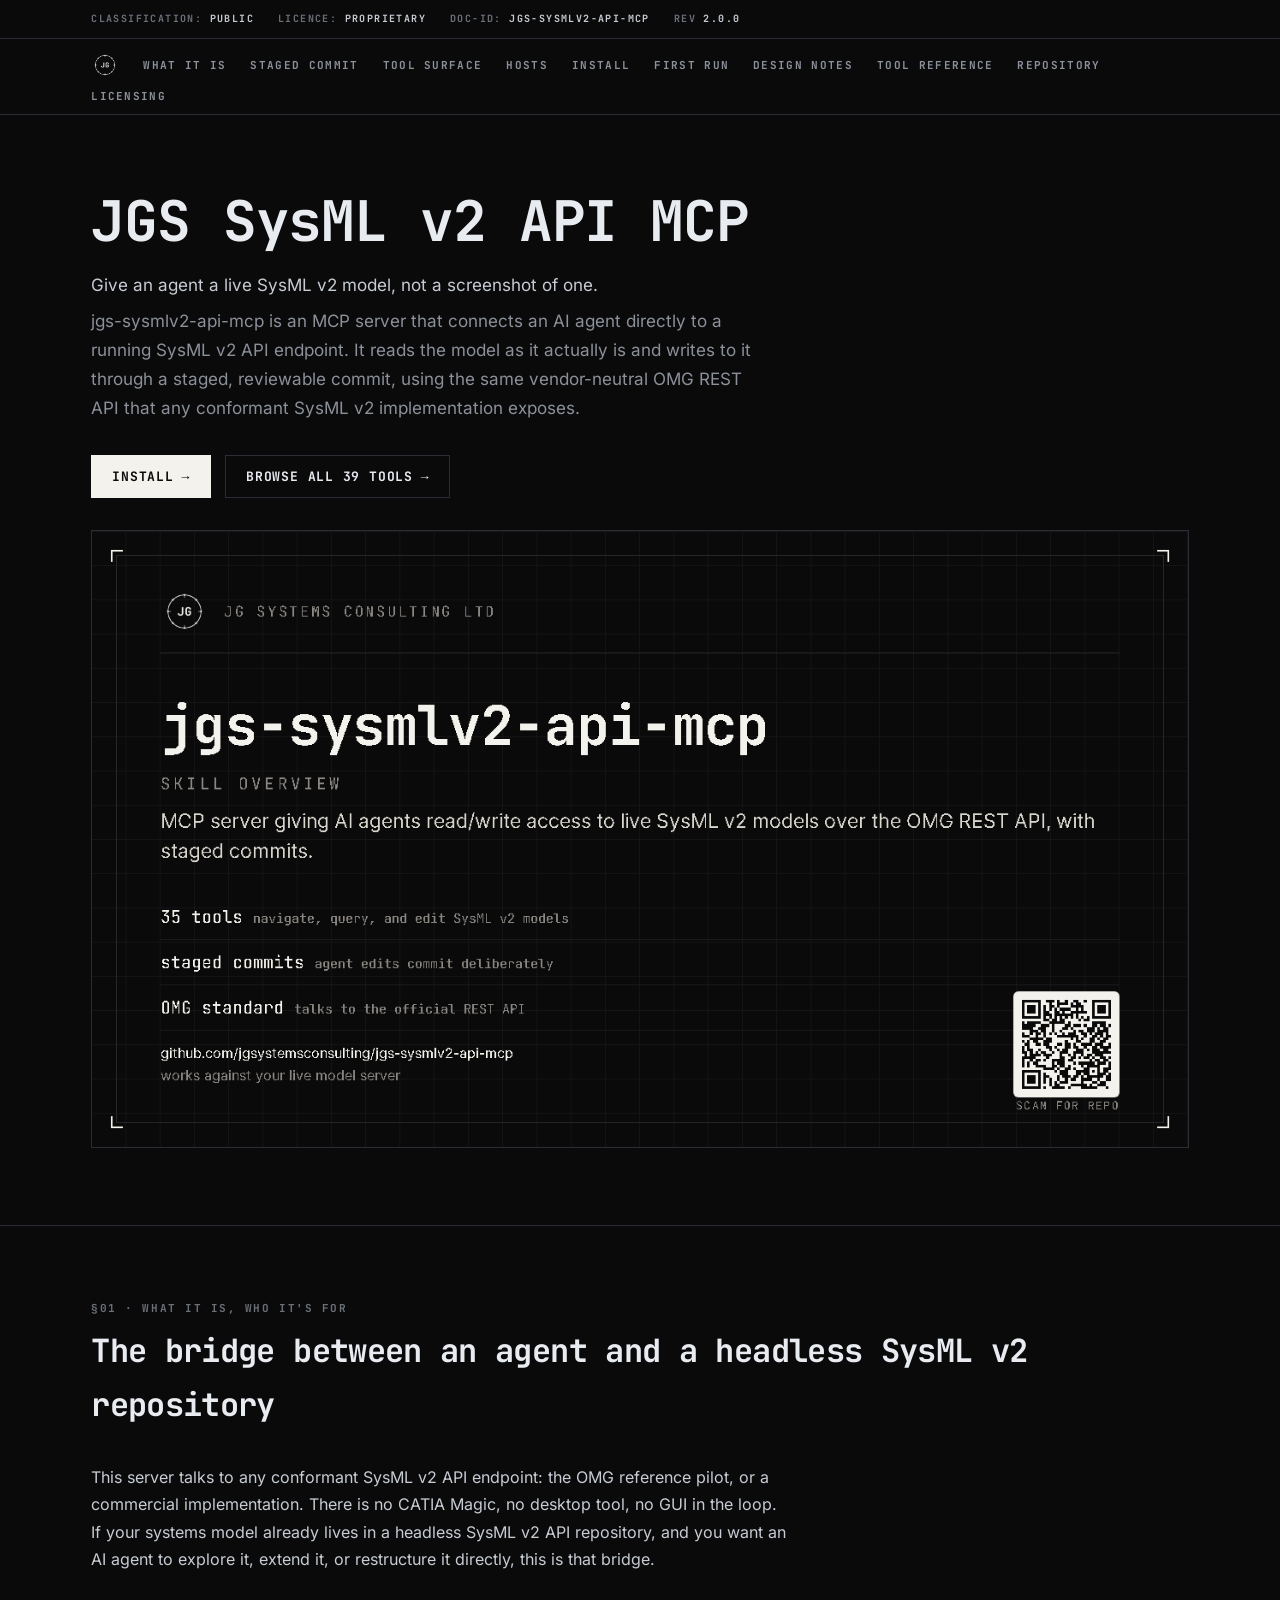
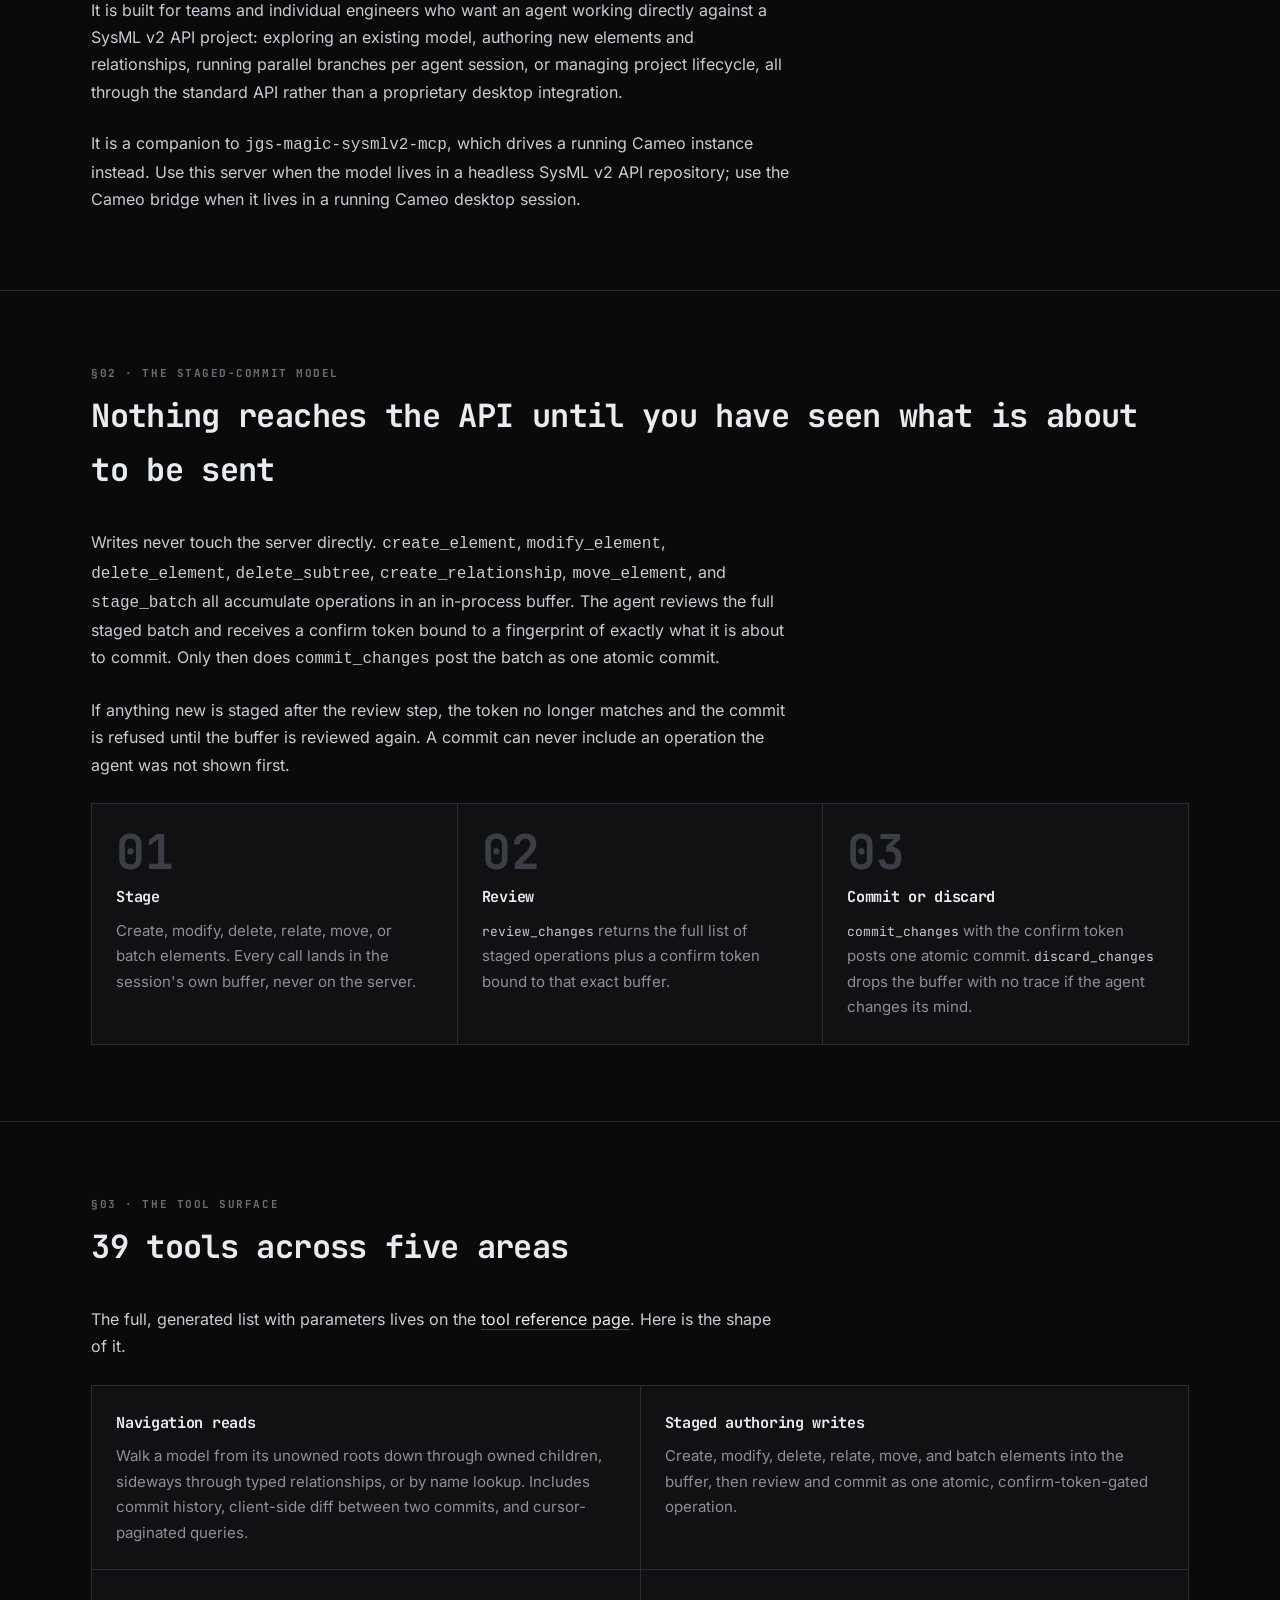
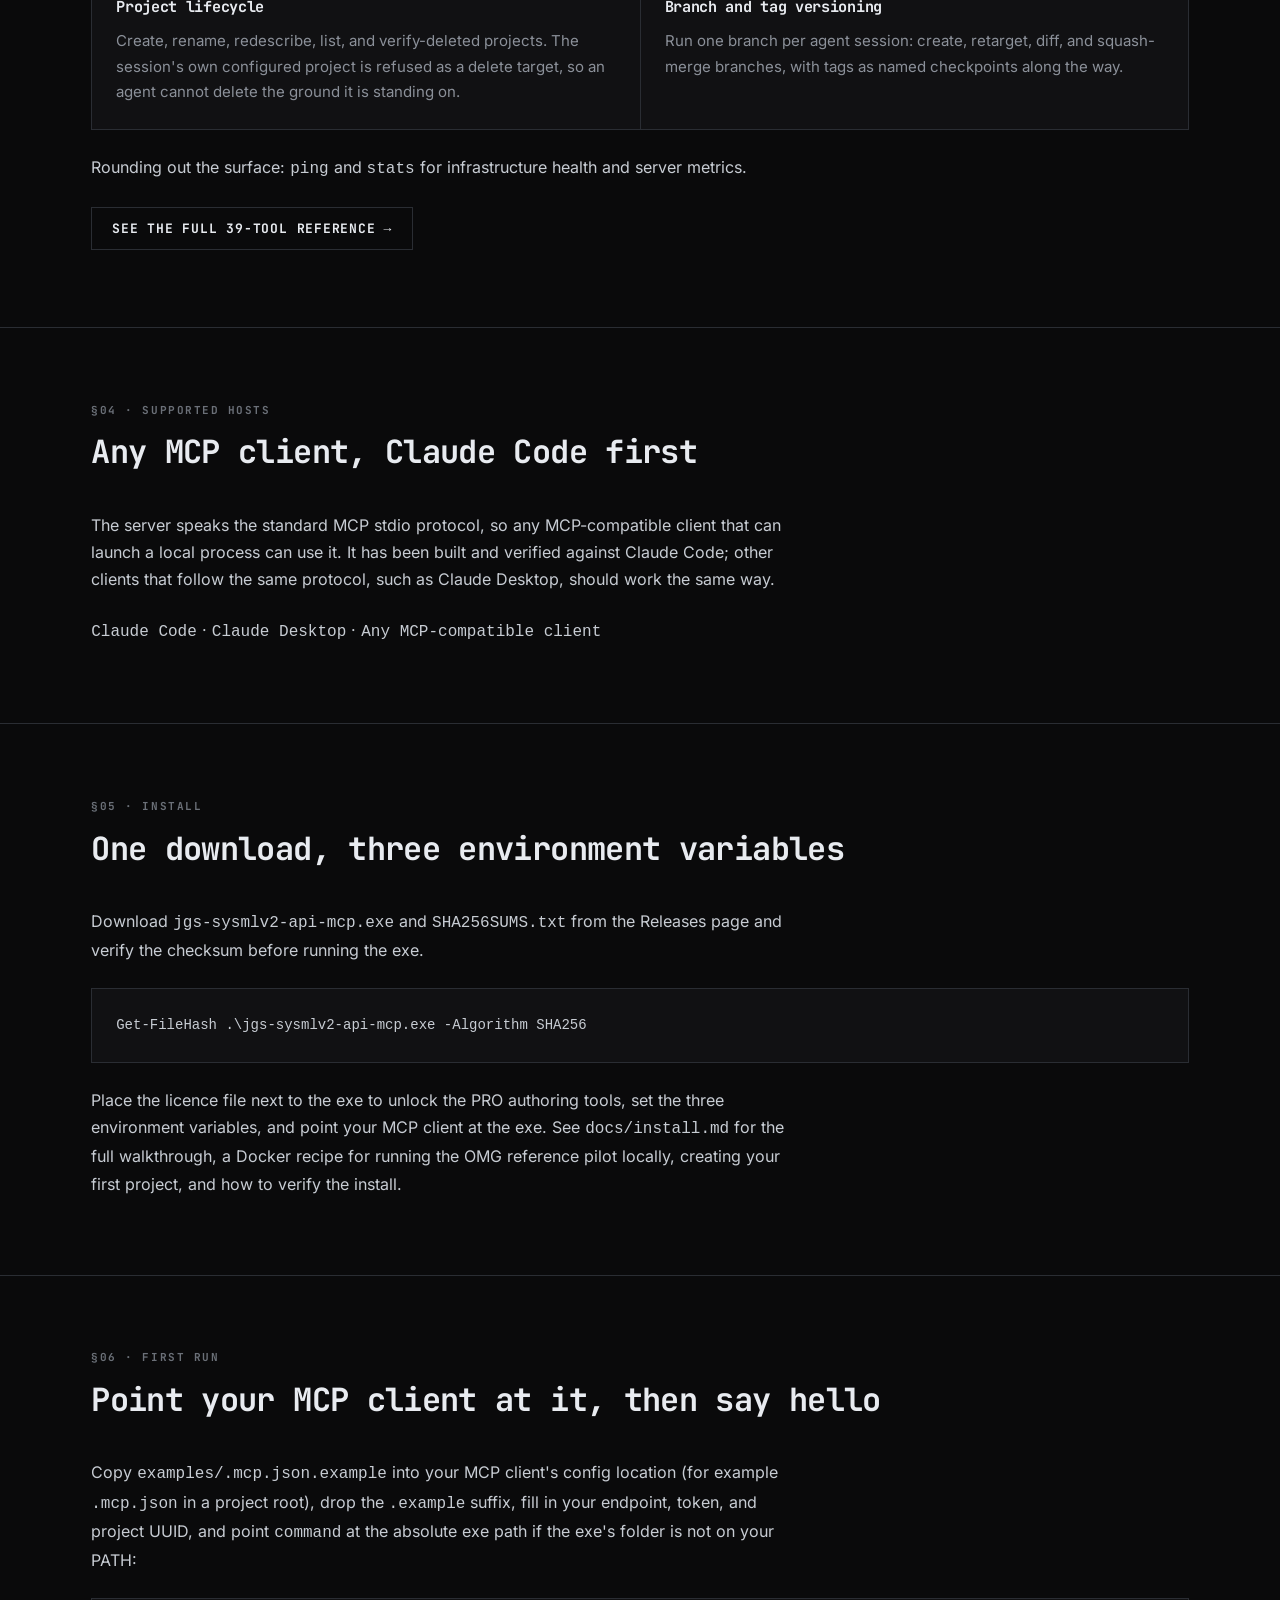
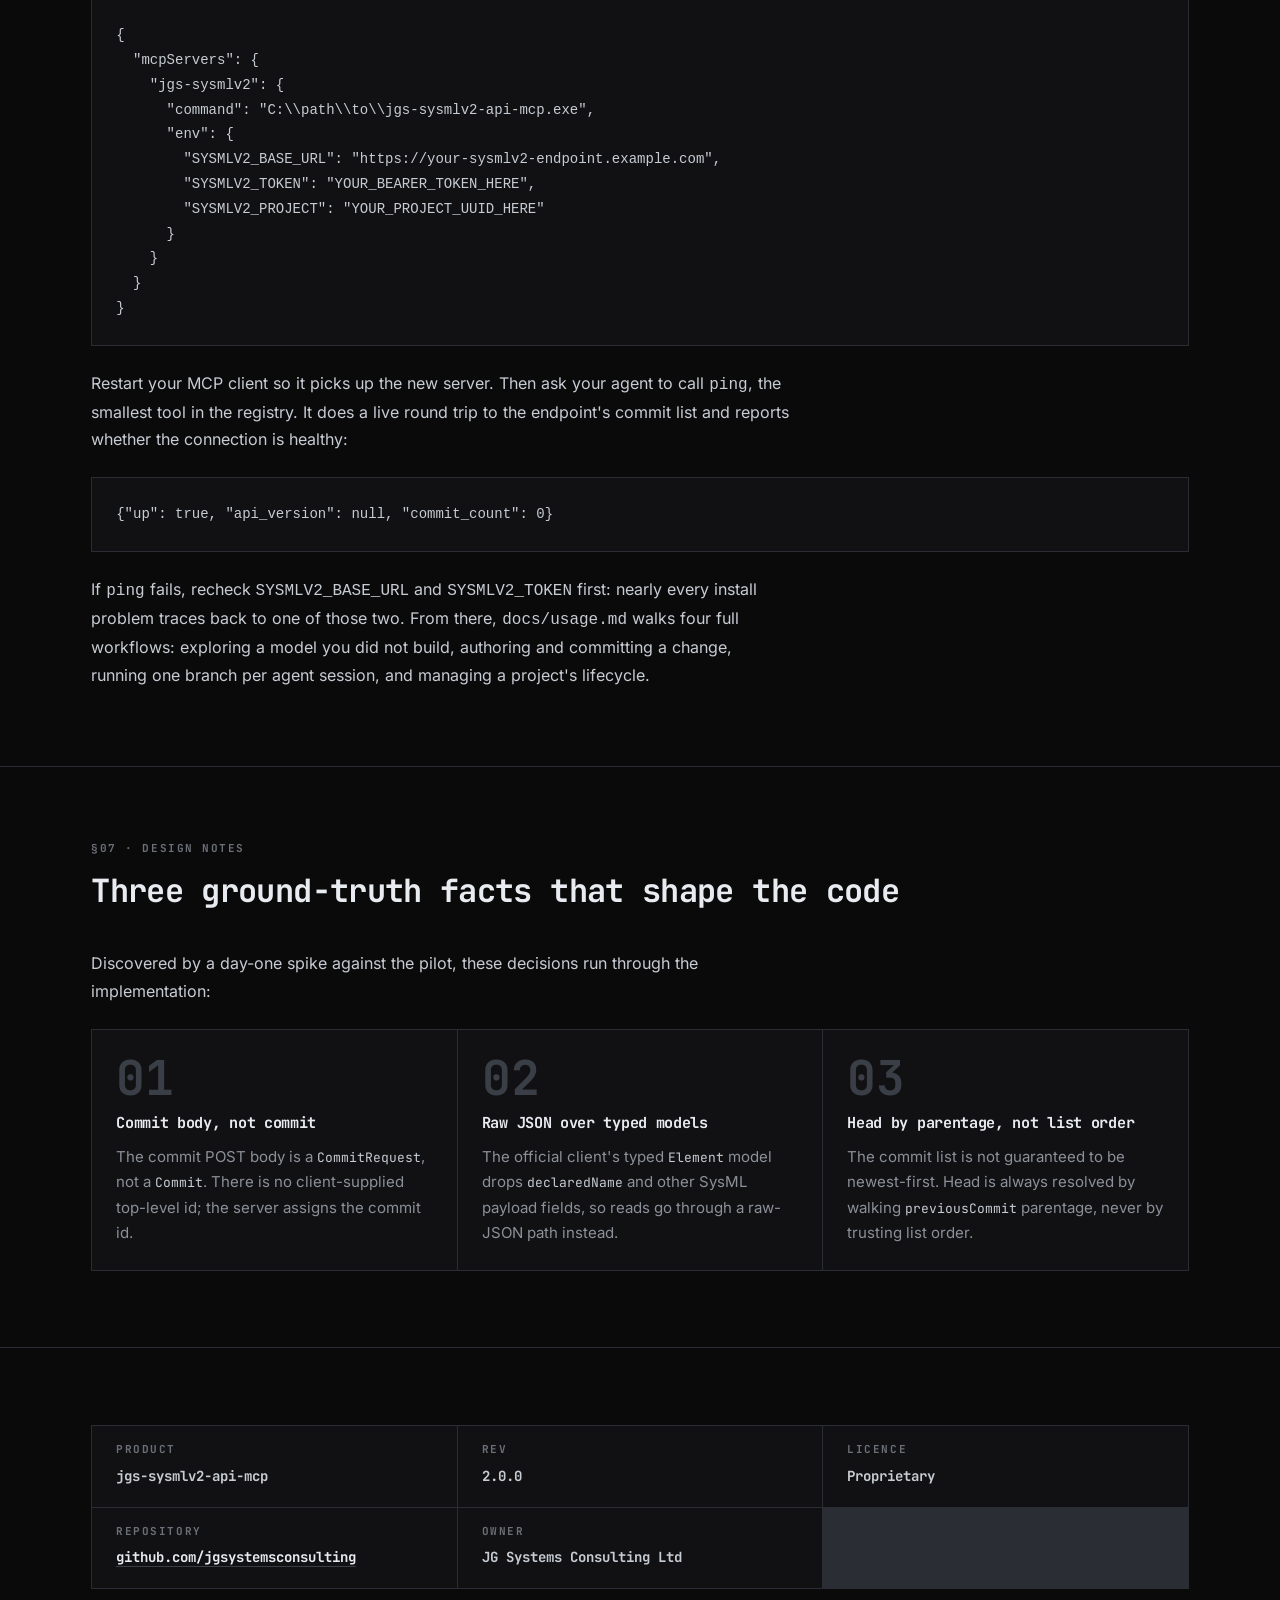
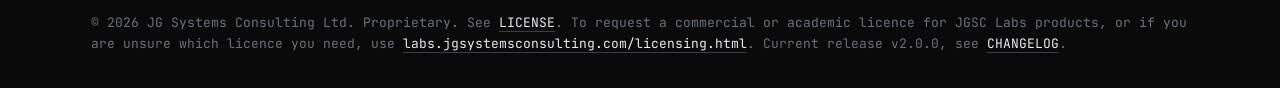
==== commit 206bffaa: "feat(site): brand emblem in navigation" ====
--- a/docs/index.html
+++ b/docs/index.html
@@ -59,6 +59,7 @@
 </div></header>
 
 <nav class="site" aria-label="Site"><div class="wrap">
+  <a class="brand" href="index.html" aria-label="JG Systems Consulting home"><img src="images/jgs-emblem.png" alt="" width="28" height="28"></a>
   <a href="#what-it-is">What it is</a>
   <a href="#staged-commit">Staged commit</a>
   <a href="#tool-surface">Tool surface</a>
--- a/docs/site.css
+++ b/docs/site.css
@@ -63,6 +63,8 @@
 nav.site .wrap{display:flex;flex-wrap:wrap;align-items:center;gap:.75rem 1.5rem;padding-top:12px;padding-bottom:12px;}
 nav.site a{font:700 .6875rem/1 var(--mono);letter-spacing:.12em;text-transform:uppercase;border:0;color:var(--mute-2);}
 nav.site a:hover{color:var(--text-hi);}
+.brand{display:inline-flex;align-items:center;}
+.brand img{display:block;}
 table.data{width:100%;border-collapse:collapse;font-size:.9375rem;}
 table.data th,table.data td{text-align:left;vertical-align:top;padding:14px 16px;border-bottom:1px solid var(--line);color:var(--mute-2);}
 table.data th{font:700 .6875rem/1.4 var(--mono);letter-spacing:.12em;text-transform:uppercase;color:var(--mute);background:var(--ink-3);}
